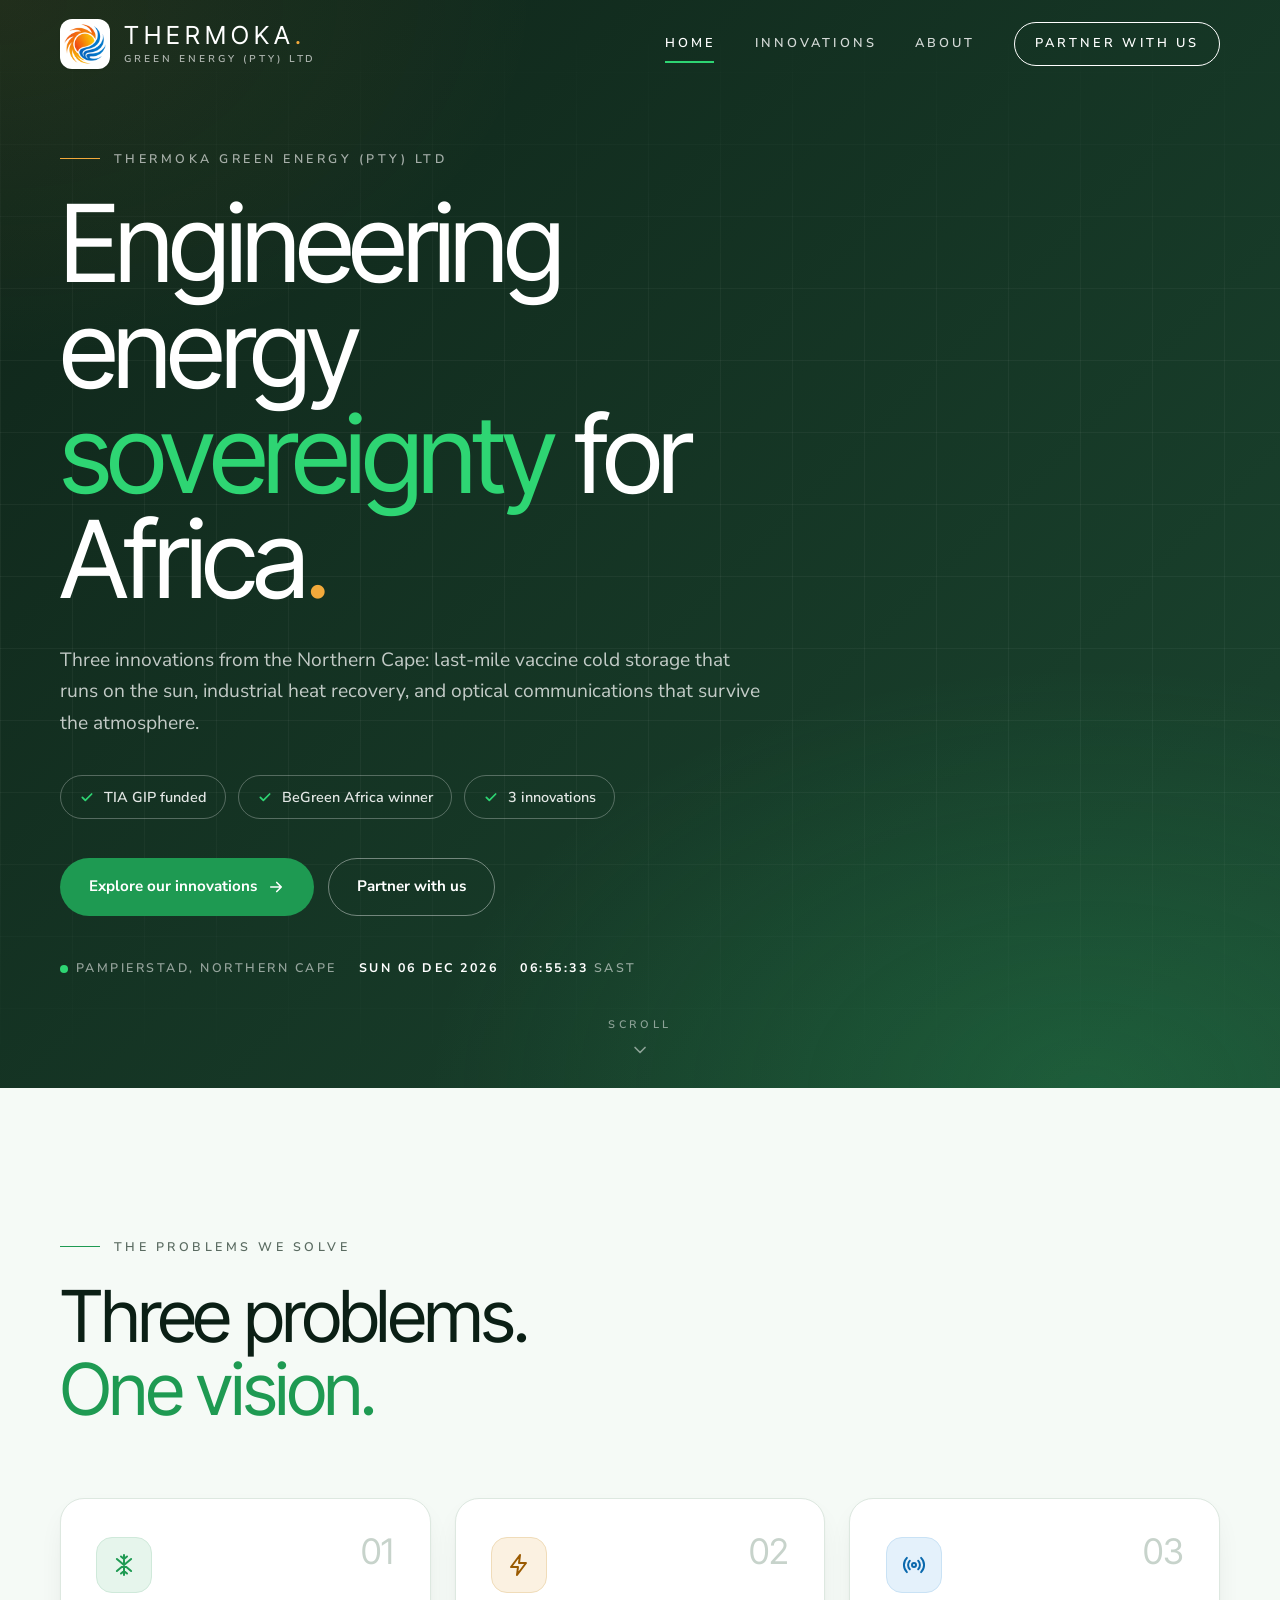
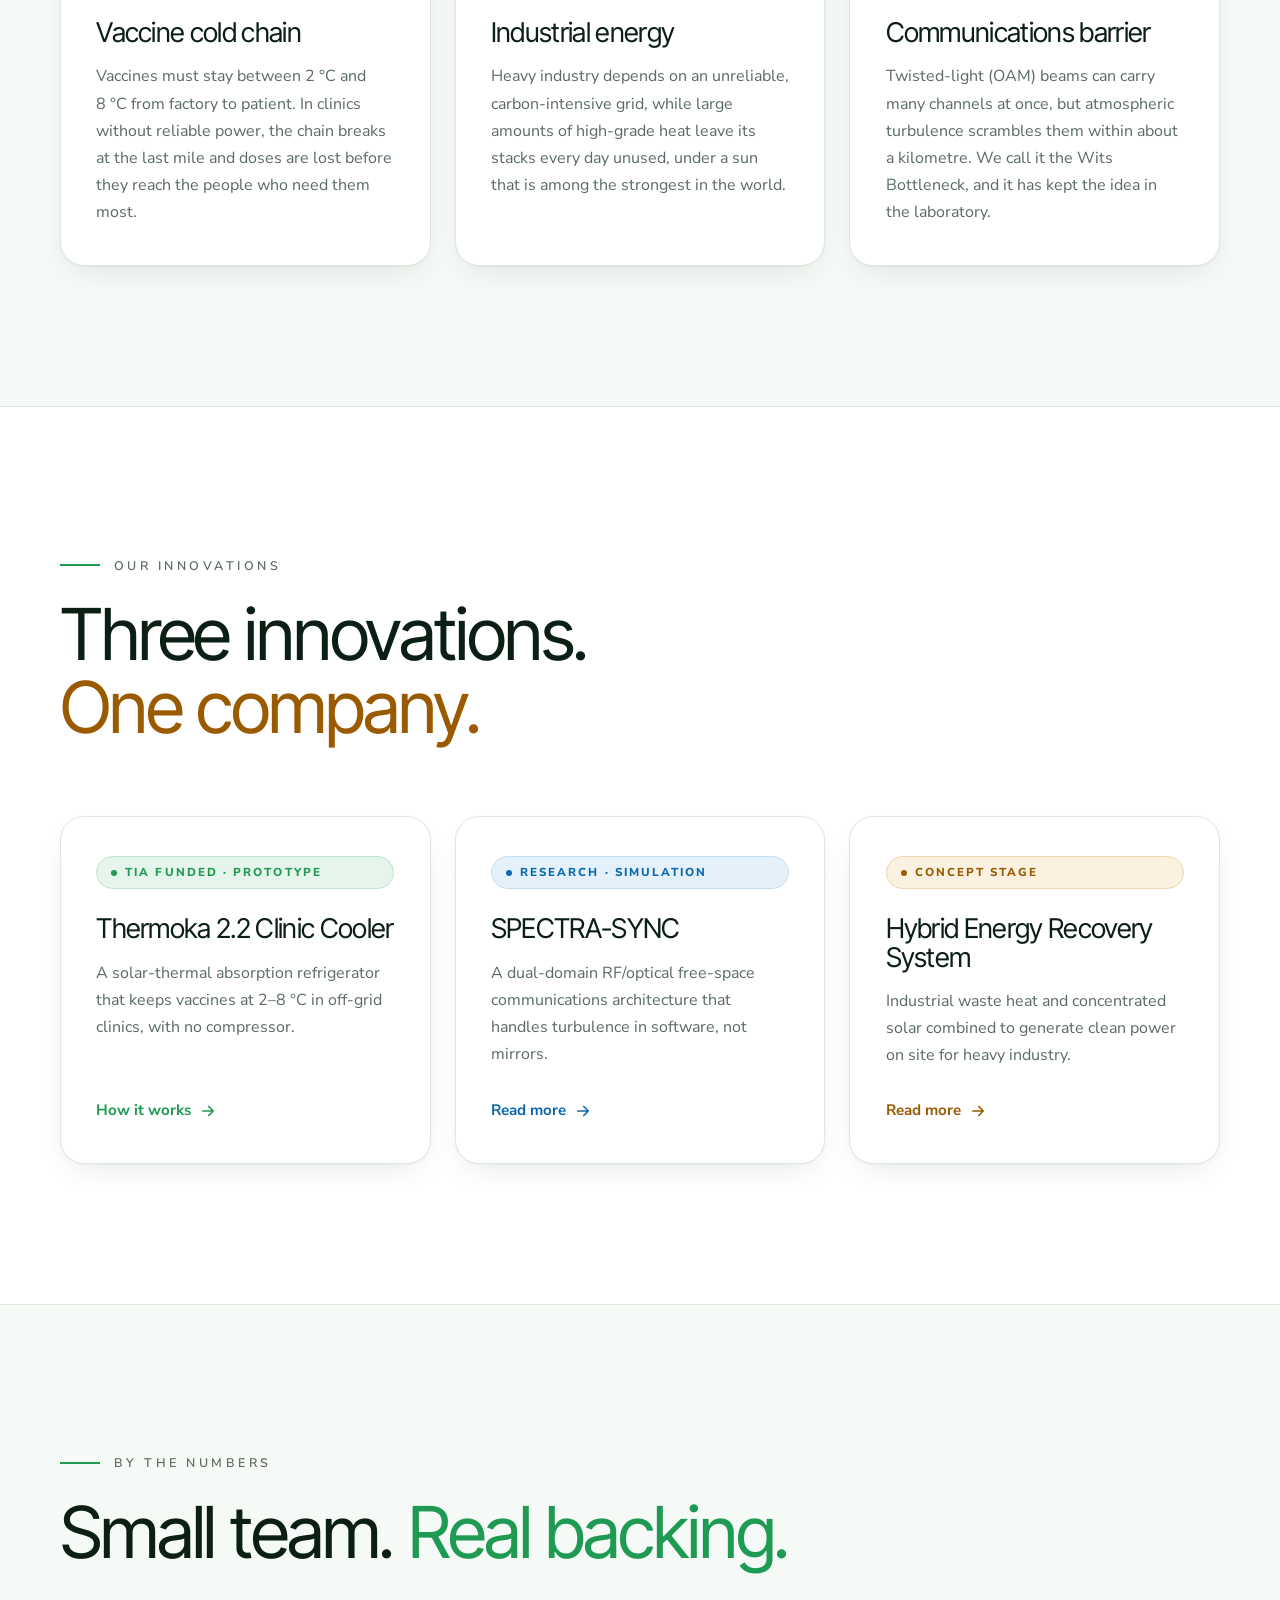
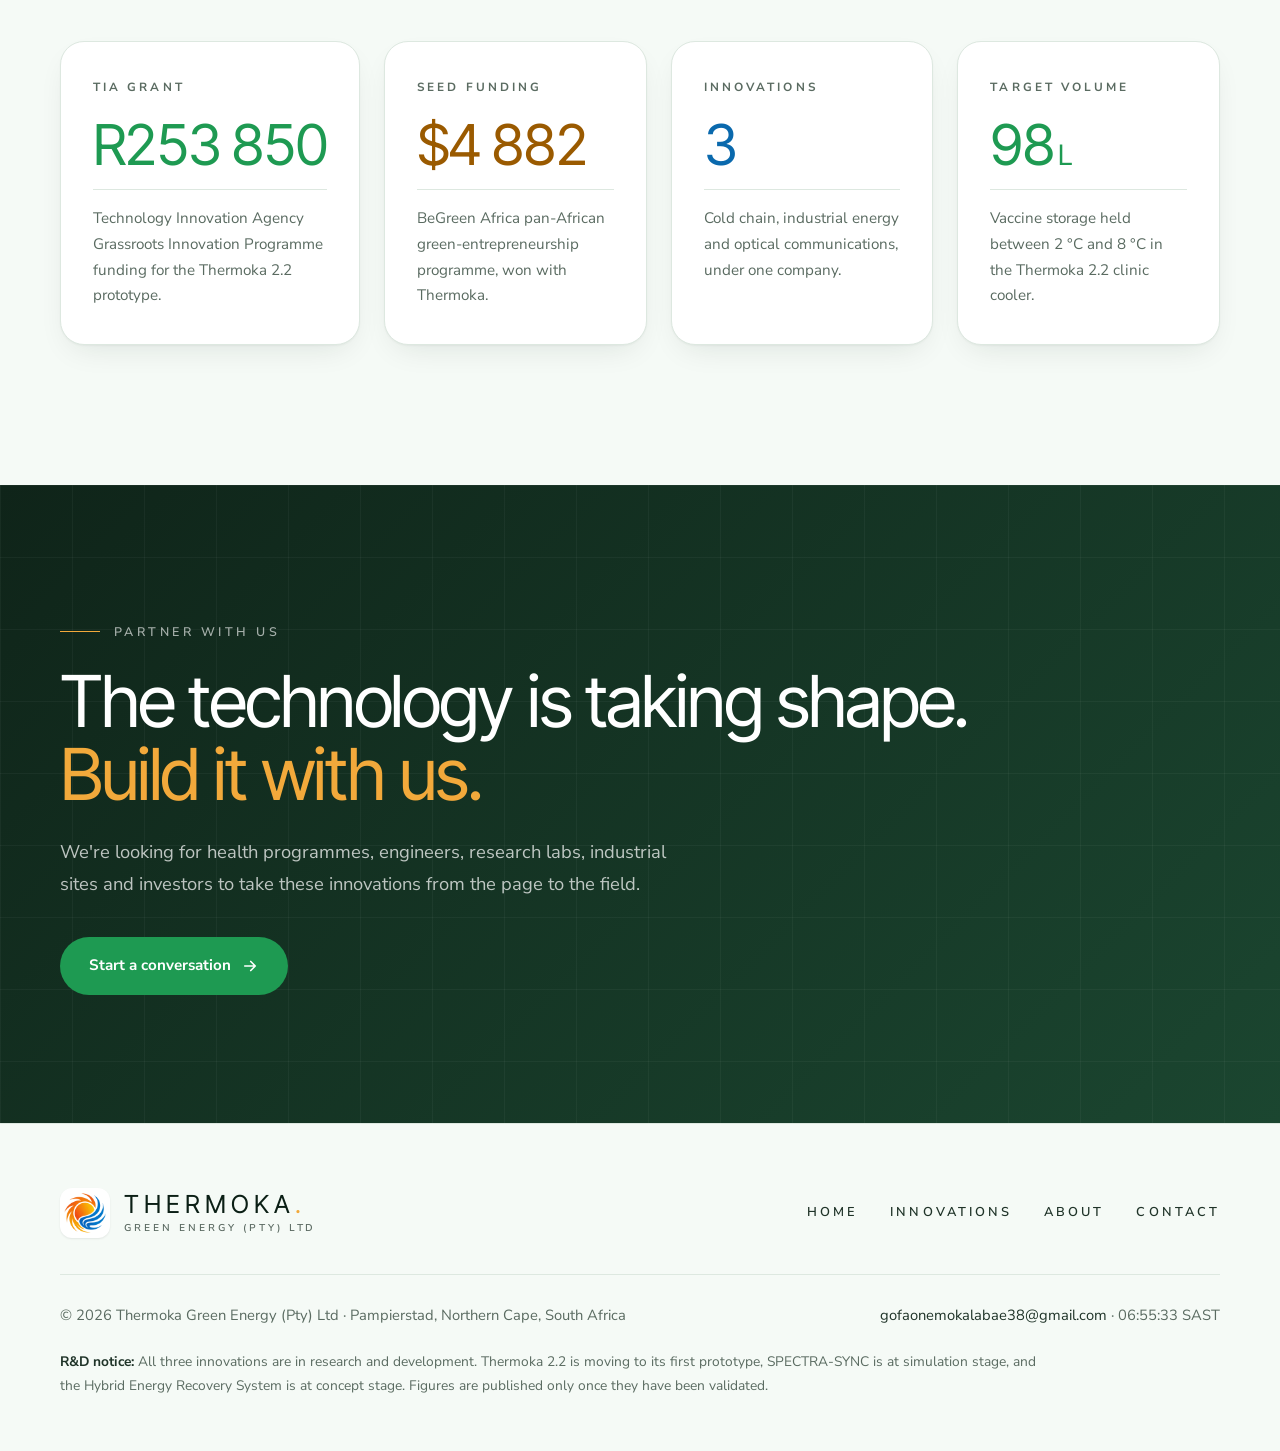
==== index.html @ 3960d6a6 "Redesign in editorial style and expand to all three innovations Adds Innovations page (Thermoka 2.2," ====
<!doctype html>
<html lang="en">
<head>
  <meta charset="utf-8">
  <meta name="viewport" content="width=device-width, initial-scale=1">
  <title>Thermoka Green Energy (Pty) Ltd — Engineering energy sovereignty for Africa</title>
  <meta name="description" content="Thermoka Green Energy (Pty) Ltd is a Northern Cape clean-energy company developing off-grid vaccine cold storage, industrial heat recovery and next-generation optical communications.">
  <meta name="theme-color" content="#0f2419">
  <meta property="og:title" content="Thermoka Green Energy (Pty) Ltd — Engineering energy sovereignty for Africa">
  <meta property="og:description" content="Thermoka Green Energy (Pty) Ltd is a Northern Cape clean-energy company developing off-grid vaccine cold storage, industrial heat recovery and next-generation optical communications.">
  <meta property="og:type" content="website">
  <meta property="og:image" content="https://thermokagreenenergy.co.za/assets/img/logo-full.png">
  <link rel="icon" type="image/png" href="favicon.png">
  <link rel="apple-touch-icon" href="assets/img/apple-touch-icon.png">
  <link rel="preconnect" href="https://fonts.googleapis.com">
  <link rel="preconnect" href="https://fonts.gstatic.com" crossorigin>
  <link href="https://fonts.googleapis.com/css2?family=Inter+Tight:wght@300;400;500&family=Nunito+Sans:opsz,wght@6..12,400;6..12,600;6..12,700;6..12,800&display=swap" rel="stylesheet">
  <link rel="stylesheet" href="assets/css/style.css">
</head>
<body>
  <a class="skip-link" href="#main">Skip to content</a>

  <header class="site-header">
    <div class="container header-inner">
      <a class="brand" href="index.html" aria-label="Thermoka Green Energy (Pty) Ltd — home">
        <span class="brand-mark"><img src="assets/img/mark-128.png" alt="" width="42" height="42"></span>
        <span class="brand-text"><strong>THERMOKA<span class="dot">.</span></strong><small>GREEN ENERGY (PTY) LTD</small></span>
      </a>
      <button class="nav-toggle" type="button" aria-expanded="false" aria-controls="site-nav" aria-label="Open menu">
        <svg viewBox="0 0 24 24" fill="none" stroke="currentColor" stroke-width="2" stroke-linecap="round"><path d="M3 7h18M3 12h18M3 17h18"/></svg>
      </button>
      <nav class="nav" id="site-nav" aria-label="Main">
        <button class="nav-toggle nav-close" type="button" aria-label="Close menu">
          <svg viewBox="0 0 24 24" fill="none" stroke="currentColor" stroke-width="2" stroke-linecap="round"><path d="M5 5l14 14M19 5L5 19"/></svg>
        </button>
        <a href="index.html" aria-current="page">Home</a>
        <a href="innovations.html">Innovations</a>
        <a href="about.html">About</a>
        <a href="contact.html" class="nav-cta">Partner with us</a>
      </nav>
    </div>
  </header>

  <main id="main">
    <section class="hero">
      <div class="container">
        <span class="label on-dark reveal">Thermoka Green Energy (Pty) Ltd</span>
        <h1 class="reveal d1">Engineering energy <span class="accent">sovereignty</span> for Africa<span class="dot">.</span></h1>
        <p class="hero-lead reveal d2">Three innovations from the Northern Cape: last-mile vaccine cold storage that runs on the sun, industrial heat recovery, and optical communications that survive the atmosphere.</p>
        <ul class="chips reveal d2">
          <li><svg viewBox="0 0 24 24" fill="none" stroke="currentColor" stroke-width="2.6" stroke-linecap="round" stroke-linejoin="round" aria-hidden="true"><path d="M5 12.5l4.5 4.5L19 7.5"/></svg>TIA GIP funded</li>
          <li><svg viewBox="0 0 24 24" fill="none" stroke="currentColor" stroke-width="2.6" stroke-linecap="round" stroke-linejoin="round" aria-hidden="true"><path d="M5 12.5l4.5 4.5L19 7.5"/></svg>BeGreen Africa winner</li>
          <li><svg viewBox="0 0 24 24" fill="none" stroke="currentColor" stroke-width="2.6" stroke-linecap="round" stroke-linejoin="round" aria-hidden="true"><path d="M5 12.5l4.5 4.5L19 7.5"/></svg>3 innovations</li>
        </ul>
        <div class="btn-row reveal d3">
          <a class="btn btn-primary" href="innovations.html">Explore our innovations <svg viewBox="0 0 24 24" fill="none" stroke="currentColor" stroke-width="2.2" stroke-linecap="round" stroke-linejoin="round" aria-hidden="true"><path d="M5 12h14M13 6l6 6-6 6"/></svg></a>
          <a class="btn btn-ghost" href="contact.html">Partner with us</a>
        </div>
        <div class="status-line reveal d3" aria-label="Local time in Pampierstad, South Africa">
          <span><span class="live-dot" aria-hidden="true"></span>Pampierstad, Northern Cape</span>
          <span><b data-clock="date">&nbsp;</b></span>
          <span><b data-clock="time">--:--:--</b> SAST</span>
        </div>
      </div>
      <a class="scroll-cue" href="#problems" aria-label="Scroll down">Scroll <svg viewBox="0 0 24 24" fill="none" stroke="currentColor" stroke-width="2" stroke-linecap="round" stroke-linejoin="round" aria-hidden="true"><path d="M6 9l6 6 6-6"/></svg></a>
    </section>

    <section id="problems" class="section" aria-labelledby="problems-title">
      <div class="container">
        <div class="section-head">
          <span class="label reveal">The problems we solve</span>
          <h2 id="problems-title" class="display reveal d1">Three problems.<br><span class="accent-green">One vision.</span></h2>
        </div>
        <div class="grid-3">
          <div class="card reveal">
            <span class="icon-tile"><svg viewBox="0 0 24 24" fill="none" stroke="currentColor" stroke-width="2" stroke-linecap="round" stroke-linejoin="round" aria-hidden="true"><path d="M12 2v20M4.9 6l14.2 12M19.1 6L4.9 18M9 3.5l3 2.5 3-2.5M9 20.5l3-2.5 3 2.5"/></svg></span><span class="card-num">01</span>
            <h3>Vaccine cold chain</h3>
            <p>Vaccines must stay between 2&nbsp;°C and 8&nbsp;°C from factory to patient. In clinics without reliable power, the chain breaks at the last mile and doses are lost before they reach the people who need them most.</p>
          </div>
          <div class="card reveal d1">
            <span class="icon-tile amber"><svg viewBox="0 0 24 24" fill="none" stroke="currentColor" stroke-width="2" stroke-linecap="round" stroke-linejoin="round" aria-hidden="true"><path d="M13 2L4 14h7l-1 8 9-12h-7l1-8z"/></svg></span><span class="card-num">02</span>
            <h3>Industrial energy</h3>
            <p>Heavy industry depends on an unreliable, carbon-intensive grid, while large amounts of high-grade heat leave its stacks every day unused, under a sun that is among the strongest in the world.</p>
          </div>
          <div class="card reveal d2">
            <span class="icon-tile blue"><svg viewBox="0 0 24 24" fill="none" stroke="currentColor" stroke-width="2" stroke-linecap="round" stroke-linejoin="round" aria-hidden="true"><circle cx="12" cy="12" r="2"/><path d="M16.2 7.8a6 6 0 010 8.4M7.8 16.2a6 6 0 010-8.4M19.1 4.9a10 10 0 010 14.2M4.9 19.1a10 10 0 010-14.2"/></svg></span><span class="card-num">03</span>
            <h3>Communications barrier</h3>
            <p>Twisted-light (OAM) beams can carry many channels at once, but atmospheric turbulence scrambles them within about a kilometre. We call it the Wits Bottleneck, and it has kept the idea in the laboratory.</p>
          </div>
        </div>
      </div>
    </section>

    <section class="section section-white" aria-labelledby="innov-title">
      <div class="container">
        <div class="section-head">
          <span class="label reveal">Our innovations</span>
          <h2 id="innov-title" class="display reveal d1">Three innovations.<br><span class="accent-amber">One company.</span></h2>
        </div>
        <div class="grid-3">
          <a class="card reveal" href="innovations.html#thermoka">
            <span class="pill">TIA funded · Prototype</span>
            <h3>Thermoka 2.2 Clinic Cooler</h3>
            <p>A solar-thermal absorption refrigerator that keeps vaccines at 2–8&nbsp;°C in off-grid clinics, with no compressor.</p>
            <span class="more">How it works <svg viewBox="0 0 24 24" fill="none" stroke="currentColor" stroke-width="2.2" stroke-linecap="round" stroke-linejoin="round" aria-hidden="true"><path d="M5 12h14M13 6l6 6-6 6"/></svg></span>
          </a>
          <a class="card blue reveal d1" href="innovations.html#spectra-sync">
            <span class="pill blue">Research · Simulation</span>
            <h3>SPECTRA-SYNC</h3>
            <p>A dual-domain RF/optical free-space communications architecture that handles turbulence in software, not mirrors.</p>
            <span class="more">Read more <svg viewBox="0 0 24 24" fill="none" stroke="currentColor" stroke-width="2.2" stroke-linecap="round" stroke-linejoin="round" aria-hidden="true"><path d="M5 12h14M13 6l6 6-6 6"/></svg></span>
          </a>
          <a class="card amber reveal d2" href="innovations.html#hybrid">
            <span class="pill amber">Concept stage</span>
            <h3>Hybrid Energy Recovery System</h3>
            <p>Industrial waste heat and concentrated solar combined to generate clean power on site for heavy industry.</p>
            <span class="more">Read more <svg viewBox="0 0 24 24" fill="none" stroke="currentColor" stroke-width="2.2" stroke-linecap="round" stroke-linejoin="round" aria-hidden="true"><path d="M5 12h14M13 6l6 6-6 6"/></svg></span>
          </a>
        </div>
      </div>
    </section>

    <section class="section" aria-labelledby="numbers-title">
      <div class="container">
        <div class="section-head">
          <span class="label reveal">By the numbers</span>
          <h2 id="numbers-title" class="display reveal d1">Small team. <span class="accent-green">Real backing.</span></h2>
        </div>
        <div class="numbers-grid">
          <div class="number reveal">
            <div class="k">TIA grant</div>
            <div class="v">R<span data-count="260000">260 000</span></div>
            <p>Technology Innovation Agency Grassroots Innovation Programme funding for the Thermoka 2.2 prototype.</p>
          </div>
          <div class="number amber reveal d1">
            <div class="k">Seed funding</div>
            <div class="v">$<span data-count="5000">5 000</span></div>
            <p>BeGreen Africa pan-African green-entrepreneurship programme, won with Thermoka.</p>
          </div>
          <div class="number blue reveal d2">
            <div class="k">Innovations</div>
            <div class="v"><span data-count="3">3</span></div>
            <p>Cold chain, industrial energy and optical communications, under one company.</p>
          </div>
          <div class="number reveal d3">
            <div class="k">Target volume</div>
            <div class="v"><span data-count="100">100</span><span class="u">L</span></div>
            <p>Vaccine storage held between 2&nbsp;°C and 8&nbsp;°C in the Thermoka 2.2 clinic cooler.</p>
          </div>
        </div>
      </div>
    </section>

    <section class="cta-band" aria-labelledby="cta-title">
      <div class="container">
        <span class="label on-dark reveal">Partner with us</span>
        <h2 id="cta-title" class="display reveal d1">The technology is taking shape.<br><span class="accent">Build it with us.</span></h2>
        <p class="reveal d2">We're looking for health programmes, engineers, research labs, industrial sites and investors to take these innovations from the page to the field.</p>
        <div class="btn-row reveal d3"><a class="btn btn-primary" href="contact.html">Start a conversation <svg viewBox="0 0 24 24" fill="none" stroke="currentColor" stroke-width="2.2" stroke-linecap="round" stroke-linejoin="round" aria-hidden="true"><path d="M5 12h14M13 6l6 6-6 6"/></svg></a></div>
      </div>
    </section>
  </main>

  <footer class="site-footer">
    <div class="container">
      <div class="footer-top">
        <a class="brand" href="index.html" aria-label="Thermoka Green Energy (Pty) Ltd — home">
        <span class="brand-mark"><img src="assets/img/mark-128.png" alt="" width="42" height="42"></span>
        <span class="brand-text"><strong>THERMOKA<span class="dot">.</span></strong><small>GREEN ENERGY (PTY) LTD</small></span>
      </a>
        <nav class="footer-nav" aria-label="Footer">
          <a href="index.html">Home</a>
          <a href="innovations.html">Innovations</a>
          <a href="about.html">About</a>
          <a href="contact.html">Contact</a>
        </nav>
      </div>
      <div class="footer-meta">
        <span>© 2026 Thermoka Green Energy (Pty) Ltd · Pampierstad, Northern Cape, South Africa</span>
        <span><a href="mailto:gofaonemokalabae38@gmail.com">gofaonemokalabae38@gmail.com</a> · <span class="footer-clock" data-clock="time">--:--:--</span> SAST</span>
      </div>
      <p class="rd-notice"><strong>R&amp;D notice:</strong> All three innovations are in research and development. Thermoka 2.2 is moving to its first prototype, SPECTRA-SYNC is at simulation stage, and the Hybrid Energy Recovery System is at concept stage. Figures are published only once they have been validated.</p>
    </div>
  </footer>

  <script src="assets/js/main.js"></script>
</body>
</html>
---- assets/css/style.css ----
/* ==========================================================
   Thermoka Green Energy (Pty) Ltd — site styles
   Editorial look: mint paper, big light headlines,
   letter-spaced labels, soft cards, timeline.
   ========================================================== */

:root {
  --bg: #f5faf6;
  --surface: #ffffff;
  --surface-2: #f3f8f4;
  --ink: #0b1f15;
  --ink-2: #1f3328;
  --muted: #5a6b61;
  --faint: #c7d3cb;
  --line: #dde8e0;

  --green: #1e9a52;        /* text-safe on light */
  --green-bright: #2ed573; /* on dark */
  --green-soft: #e6f5ec;
  --amber: #9a5a00;
  --amber-bright: #f2a93b;
  --amber-soft: #fbf1e1;
  --blue: #0a69ad;
  --blue-bright: #62b8f2;
  --blue-soft: #e4f1fb;

  --hero-1: #0f2419;
  --hero-2: #1b4630;

  --radius: 24px;
  --radius-sm: 16px;
  --shadow: 0 1px 2px rgba(11, 31, 21, .04), 0 12px 32px -12px rgba(11, 31, 21, .12);
  --shadow-lift: 0 2px 4px rgba(11, 31, 21, .05), 0 24px 48px -16px rgba(30, 154, 82, .22);

  --font-display: "Inter Tight", "Helvetica Neue", Arial, sans-serif;
  --font-body: "Nunito Sans", "Segoe UI", Arial, sans-serif;

  --container: 1240px;
  --gutter: clamp(20px, 4vw, 40px);
}

*, *::before, *::after { box-sizing: border-box; }
html { scroll-behavior: smooth; -webkit-text-size-adjust: 100%; }
body {
  margin: 0;
  background: var(--bg);
  color: var(--ink);
  font-family: var(--font-body);
  font-size: 1.0625rem;
  line-height: 1.7;
  -webkit-font-smoothing: antialiased;
  overflow-x: hidden;
}
img { max-width: 100%; height: auto; display: block; }
a { color: inherit; }
h1, h2, h3, h4 {
  font-family: var(--font-display);
  font-weight: 400;
  letter-spacing: -0.025em;
  line-height: 1.05;
  margin: 0;
  color: var(--ink);
}
p { margin: 0 0 1em; }

.container { width: 100%; max-width: var(--container); margin: 0 auto; padding: 0 var(--gutter); }

.skip-link {
  position: absolute; left: -9999px; top: 0;
  background: var(--ink); color: #fff; padding: .75rem 1rem; z-index: 200;
}
.skip-link:focus { left: 1rem; top: 1rem; }

:focus-visible { outline: 2px solid var(--green); outline-offset: 3px; border-radius: 4px; }

/* ---------- Labels ---------- */
.label {
  display: inline-flex; align-items: center; gap: 14px;
  font-family: var(--font-body);
  font-size: .78rem; font-weight: 600;
  letter-spacing: .28em; text-transform: uppercase;
  color: var(--muted);
  margin-bottom: 1.4rem;
}
.label::before { content: ""; width: 40px; height: 1.5px; background: var(--green); flex: none; }
.label.on-dark { color: rgba(255,255,255,.62); }
.label.on-dark::before { background: var(--amber-bright); }

.accent-green { color: var(--green); }
.accent-amber { color: var(--amber); }
.accent-blue { color: var(--blue); }
.dot { color: var(--amber-bright); }

/* ---------- Header ---------- */
.site-header {
  position: fixed; inset: 0 0 auto 0; z-index: 100;
  transition: background .35s ease, box-shadow .35s ease, border-color .35s ease;
  border-bottom: 1px solid transparent;
  color: #fff;
}
.site-header.scrolled {
  background: rgba(245, 250, 246, .92);
  -webkit-backdrop-filter: blur(14px); backdrop-filter: blur(14px);
  border-bottom-color: var(--line);
  color: var(--ink);
}
.header-inner { display: flex; align-items: center; justify-content: space-between; height: 88px; }
.brand { display: flex; align-items: center; gap: 14px; text-decoration: none; color: inherit; }
.brand-mark {
  width: 50px; height: 50px; border-radius: 12px; background: #fff;
  display: grid; place-items: center; flex: none;
  box-shadow: 0 1px 2px rgba(0,0,0,.08);
}
.brand-mark img { width: 42px; height: 42px; }
.brand-text { display: flex; flex-direction: column; line-height: 1; }
.brand-text strong {
  font-family: var(--font-display); font-weight: 400;
  font-size: 1.55rem; letter-spacing: .2em;
}
.brand-text small {
  font-size: .62rem; font-weight: 600; letter-spacing: .3em; margin-top: 7px; opacity: .65;
}

.nav { display: flex; align-items: center; gap: 2.4rem; }
.nav a {
  text-decoration: none; font-size: .8rem; font-weight: 600;
  letter-spacing: .24em; text-transform: uppercase;
  opacity: .82; transition: opacity .2s, color .2s;
  position: relative; padding: 6px 0;
}
.nav a:hover, .nav a[aria-current="page"] { opacity: 1; }
.nav a[aria-current="page"]::after {
  content: ""; position: absolute; left: 0; right: .24em; bottom: -2px; height: 1.5px; background: var(--green-bright);
}
.site-header.scrolled .nav a[aria-current="page"]::after { background: var(--green); }
.nav .nav-cta {
  border: 1.5px solid currentColor; border-radius: 999px; padding: 10px 20px; opacity: 1;
}
.nav .nav-cta:hover { background: var(--green); border-color: var(--green); color: #fff; }
.nav .nav-cta[aria-current="page"]::after { display: none; }

.nav-toggle {
  display: none; background: none; border: 0; color: inherit; cursor: pointer;
  width: 44px; height: 44px; padding: 10px;
}
.nav-toggle svg { width: 24px; height: 24px; }

/* ---------- Buttons ---------- */
.btn {
  display: inline-flex; align-items: center; gap: 10px;
  font-family: var(--font-body); font-weight: 700; font-size: .95rem;
  padding: 15px 28px; border-radius: 999px; text-decoration: none;
  border: 1.5px solid transparent; transition: transform .2s, background .2s, color .2s, border-color .2s;
  cursor: pointer;
}
.btn svg { width: 18px; height: 18px; transition: transform .2s; }
.btn:hover svg { transform: translateX(3px); }
.btn-primary { background: var(--green); color: #fff; }
.btn-primary:hover { background: #17864a; }
.btn-ghost { border-color: rgba(255,255,255,.4); color: #fff; }
.btn-ghost:hover { border-color: #fff; background: rgba(255,255,255,.08); }
.btn-dark { background: var(--ink); color: #fff; }
.btn-dark:hover { background: var(--ink-2); }
.btn-row { display: flex; flex-wrap: wrap; gap: 14px; margin-top: 2.4rem; }

/* ---------- Hero ---------- */
.hero {
  position: relative; overflow: hidden;
  min-height: 100vh; min-height: 100svh;
  display: flex; align-items: center;
  padding: 140px 0 110px;
  background:
    radial-gradient(1100px 700px at 85% 100%, rgba(46, 213, 115, .18), transparent 60%),
    radial-gradient(900px 600px at 0% 0%, rgba(242, 169, 59, .08), transparent 60%),
    linear-gradient(135deg, var(--hero-1) 0%, var(--hero-2) 100%);
  color: #fff;
}
.hero::before {
  /* fine engineering grid */
  content: ""; position: absolute; inset: 0; pointer-events: none;
  background-image:
    linear-gradient(rgba(255,255,255,.045) 1px, transparent 1px),
    linear-gradient(90deg, rgba(255,255,255,.045) 1px, transparent 1px);
  background-size: 72px 72px;
  -webkit-mask-image: linear-gradient(180deg, transparent, #000 30%, #000 70%, transparent);
          mask-image: linear-gradient(180deg, transparent, #000 30%, #000 70%, transparent);
}
.hero .container { position: relative; }
.hero h1 {
  color: #fff;
  font-size: clamp(3rem, 8.4vw, 7.6rem);
  line-height: .98; letter-spacing: -0.035em;
  max-width: 13ch;
}
.hero h1 .accent { color: var(--green-bright); }
.hero-lead {
  max-width: 44rem; margin-top: 2rem;
  font-size: clamp(1.08rem, 1.5vw, 1.3rem); line-height: 1.65;
  color: rgba(255,255,255,.74);
}
.hero-page { min-height: 72vh; padding: 150px 0 90px; }
.hero-page h1 { font-size: clamp(2.8rem, 7vw, 6.2rem); max-width: 16ch; }

.chips { display: flex; flex-wrap: wrap; gap: 12px; margin-top: 2.2rem; padding: 0; list-style: none; }
.chips li {
  display: inline-flex; align-items: center; gap: 9px;
  border: 1.5px solid rgba(255,255,255,.28); border-radius: 999px;
  padding: 9px 18px; font-size: .9rem; font-weight: 600; color: rgba(255,255,255,.88);
}
.chips svg { width: 16px; height: 16px; color: var(--green-bright); }

.status-line {
  display: flex; flex-wrap: wrap; gap: 8px 22px; align-items: center;
  margin-top: 2.6rem; font-size: .78rem; letter-spacing: .2em; text-transform: uppercase;
  color: rgba(255,255,255,.55); font-weight: 600;
}
.status-line b { color: #fff; font-weight: 700; font-variant-numeric: tabular-nums; }
.live-dot {
  width: 8px; height: 8px; border-radius: 50%; background: var(--green-bright);
  display: inline-block; margin-right: 8px; vertical-align: middle;
  box-shadow: 0 0 0 0 rgba(46,213,115,.6); animation: pulse 2s infinite;
}
@keyframes pulse {
  0% { box-shadow: 0 0 0 0 rgba(46,213,115,.55); }
  70% { box-shadow: 0 0 0 10px rgba(46,213,115,0); }
  100% { box-shadow: 0 0 0 0 rgba(46,213,115,0); }
}

.scroll-cue {
  position: absolute; left: 50%; bottom: 28px; transform: translateX(-50%);
  display: flex; flex-direction: column; align-items: center; gap: 6px;
  color: rgba(255,255,255,.5); text-decoration: none;
  font-size: .68rem; letter-spacing: .32em; text-transform: uppercase; font-weight: 600;
}
.scroll-cue svg { width: 20px; height: 20px; animation: bob 2.2s ease-in-out infinite; }
@keyframes bob { 0%,100% { transform: translateY(0); } 50% { transform: translateY(6px); } }

/* ---------- Sections ---------- */
.section { padding: clamp(80px, 11vw, 140px) 0; }
.section + .section { border-top: 1px solid var(--line); }
.section-white { background: var(--surface); }
.section-head { max-width: 60rem; margin-bottom: clamp(48px, 6vw, 72px); }
.display {
  font-size: clamp(2.5rem, 5.6vw, 4.6rem);
  line-height: 1.02; letter-spacing: -0.03em;
}
.section-intro { font-size: 1.15rem; color: var(--muted); max-width: 44rem; margin-top: 1.6rem; }

/* ---------- Card grid ---------- */
.grid-3 { display: grid; grid-template-columns: repeat(3, 1fr); gap: 24px; }
.grid-2 { display: grid; grid-template-columns: repeat(2, 1fr); gap: 24px; }

.card {
  position: relative;
  background: var(--surface); border: 1px solid var(--line);
  border-radius: var(--radius); padding: 2.4rem 2.2rem;
  box-shadow: var(--shadow);
  transition: transform .3s ease, box-shadow .3s ease, border-color .3s ease;
}
.card:hover { transform: translateY(-4px); box-shadow: var(--shadow-lift); border-color: #c6e6d3; }
.card h3 { font-size: 1.7rem; margin: 1.6rem 0 1rem; }
.card p { color: var(--muted); font-size: 1rem; margin: 0; }
.card-num {
  position: absolute; top: 2.2rem; right: 2.2rem;
  font-family: var(--font-display); font-size: 2.2rem; color: var(--faint); line-height: 1;
}
.icon-tile {
  width: 56px; height: 56px; border-radius: 16px;
  display: grid; place-items: center;
  background: var(--green-soft); color: var(--green);
  border: 1px solid #cfe9da;
}
.icon-tile svg { width: 24px; height: 24px; }
.icon-tile.amber { background: var(--amber-soft); color: var(--amber); border-color: #f0dcb9; }
.icon-tile.blue { background: var(--blue-soft); color: var(--blue); border-color: #c9e2f5; }

/* Linked overview cards */
a.card { text-decoration: none; display: flex; flex-direction: column; }
a.card .more {
  margin-top: auto; padding-top: 1.8rem;
  display: inline-flex; align-items: center; gap: 8px;
  font-weight: 700; font-size: .95rem; color: var(--green);
}
a.card .more svg { width: 18px; height: 18px; transition: transform .2s; }
a.card:hover .more svg { transform: translateX(4px); }
a.card.amber .more { color: var(--amber); }
a.card.blue .more { color: var(--blue); }

/* ---------- Status pills ---------- */
.pill {
  display: inline-flex; align-items: center; gap: 8px;
  border-radius: 999px; padding: 6px 14px;
  font-size: .72rem; font-weight: 800; letter-spacing: .18em; text-transform: uppercase;
  background: var(--green-soft); color: var(--green); border: 1px solid #bfe3cd;
}
.pill::before { content: ""; width: 6px; height: 6px; border-radius: 50%; background: currentColor; }
.pill.amber { background: var(--amber-soft); color: var(--amber); border-color: #eed6ad; }
.pill.blue { background: var(--blue-soft); color: var(--blue); border-color: #c3def3; }

/* ---------- Innovation detail ---------- */
.innovation {
  position: relative; overflow: hidden;
  background: var(--surface); border: 1px solid var(--line);
  border-radius: 28px; box-shadow: var(--shadow);
  padding: clamp(28px, 4.5vw, 56px);
  display: grid; grid-template-columns: 1.25fr 1fr; gap: clamp(28px, 5vw, 64px);
  scroll-margin-top: 110px;
}
.innovation + .innovation { margin-top: 32px; }
.innovation::before { content: ""; position: absolute; inset: 0 0 auto 0; height: 5px; background: var(--green); }
.innovation.amber::before { background: var(--amber-bright); }
.innovation.blue::before { background: linear-gradient(90deg, var(--blue), var(--green-bright)); }
.innovation-top { display: flex; align-items: center; gap: 16px; flex-wrap: wrap; }
.innovation-top .n { font-family: var(--font-display); font-size: 2rem; color: var(--faint); line-height: 1; }
.innovation h2 { font-size: clamp(2rem, 3.6vw, 3.1rem); margin: 1.4rem 0 1.4rem; line-height: 1.08; }
.innovation .sub { font-size: .8rem; font-weight: 700; letter-spacing: .2em; text-transform: uppercase; color: var(--muted); margin: -0.6rem 0 1.4rem; }
.innovation p { color: var(--muted); font-size: 1.05rem; }
.innovation .note {
  margin-top: 1.4rem; padding: 14px 18px; border-radius: 14px;
  background: var(--surface-2); border: 1px dashed var(--faint);
  font-size: .92rem; color: var(--muted);
}

.specs {
  align-self: start;
  background: var(--surface-2); border: 1px solid var(--line);
  border-radius: 20px; padding: 28px 30px 12px;
}
.specs h3 {
  font-family: var(--font-body); font-size: .74rem; font-weight: 700;
  letter-spacing: .28em; text-transform: uppercase; color: var(--muted); margin-bottom: .6rem;
}
.specs dl { margin: 0; }
.specs div {
  display: flex; justify-content: space-between; align-items: baseline; gap: 20px;
  padding: 14px 0; border-bottom: 1px solid var(--line);
}
.specs div:last-child { border-bottom: 0; }
.specs dt {
  font-size: .78rem; font-weight: 600; letter-spacing: .14em; text-transform: uppercase; color: var(--muted);
}
.specs dd { margin: 0; font-weight: 700; text-align: right; color: var(--ink); font-size: .98rem; }

/* Energy flow (Thermoka) */
.flow {
  grid-column: 1 / -1;
  display: grid; grid-template-columns: repeat(6, 1fr); gap: 0;
  border-top: 1px solid var(--line); padding-top: clamp(24px, 3vw, 36px);
  list-style: none; margin: 0;
}
.flow li { position: relative; padding: 0 14px 0 0; }
.flow li::after {
  content: ""; position: absolute; top: 21px; left: 50px; right: 10px; height: 2px;
  background: repeating-linear-gradient(90deg, var(--green) 0 8px, transparent 8px 14px);
  background-size: 28px 2px;
  animation: dash 1.2s linear infinite;
}
.flow li:last-child::after { display: none; }
@keyframes dash { to { background-position: 28px 0; } }
.flow .step {
  width: 44px; height: 44px; border-radius: 12px; display: grid; place-items: center;
  font-family: var(--font-display); font-weight: 500; font-size: 1rem;
  background: var(--green-soft); color: var(--green); border: 1px solid #bfe3cd;
  position: relative; z-index: 1;
}
.flow li:nth-child(1) .step, .flow li:nth-child(2) .step, .flow li:nth-child(3) .step {
  background: var(--amber-soft); color: var(--amber); border-color: #eed6ad;
}
.flow li:nth-child(5) .step, .flow li:nth-child(6) .step {
  background: var(--blue-soft); color: var(--blue); border-color: #c3def3;
}
.flow strong { display: block; margin-top: 14px; font-family: var(--font-display); font-weight: 500; font-size: 1.05rem; line-height: 1.25; }
.flow span { display: block; margin-top: 4px; font-size: .88rem; color: var(--muted); line-height: 1.45; }

/* ---------- Numbers ---------- */
.numbers-grid { display: grid; grid-template-columns: repeat(4, 1fr); gap: 24px; }
.number {
  background: var(--surface); border: 1px solid var(--line); border-radius: var(--radius);
  padding: 2.2rem 2rem; box-shadow: var(--shadow);
}
.number .k {
  font-size: .74rem; font-weight: 700; letter-spacing: .26em; text-transform: uppercase; color: var(--muted);
}
.number .v {
  font-family: var(--font-display); font-weight: 400;
  font-size: clamp(2.6rem, 4.4vw, 3.8rem); letter-spacing: -0.035em; line-height: 1;
  margin: 1.2rem 0 1rem; color: var(--green); font-variant-numeric: tabular-nums;
  white-space: nowrap;
}
.number .v .u { font-size: .5em; margin-left: 4px; letter-spacing: 0; }
.number.amber .v { color: var(--amber); }
.number.blue .v { color: var(--blue); }
.number p { color: var(--muted); font-size: .95rem; margin: 0; padding-top: 1rem; border-top: 1px solid var(--line); }

/* ---------- Timeline ---------- */
.timeline { position: relative; list-style: none; margin: 0; padding: 0; }
.timeline::before {
  content: ""; position: absolute; top: 8px; bottom: 8px; left: 50%; width: 1.5px;
  background: linear-gradient(180deg, var(--green), #9ccfb1 70%, var(--faint));
  transform: translateX(-50%);
}
.timeline li {
  position: relative; width: 50%; padding: 0 64px 64px 0; text-align: right;
}
.timeline li:nth-child(even) { margin-left: 50%; padding: 0 0 64px 64px; text-align: left; }
.timeline li:last-child { padding-bottom: 0; }
.timeline li::before {
  content: ""; position: absolute; top: 6px; right: -9px;
  width: 18px; height: 18px; border-radius: 50%;
  background: var(--green); box-shadow: 0 0 0 6px var(--green-soft);
}
.timeline li:nth-child(even)::before { right: auto; left: -9px; }
.timeline li.upcoming::before { background: var(--surface); border: 2px solid var(--faint); box-shadow: 0 0 0 6px var(--bg); }
.timeline .when {
  font-family: var(--font-display); font-size: 1.15rem; color: var(--amber); letter-spacing: .02em;
}
.timeline h3 { font-size: 1.7rem; margin: .4rem 0 .7rem; }
.timeline p { color: var(--muted); margin: 0 0 0 auto; max-width: 30rem; font-size: 1rem; }
.timeline li:nth-child(even) p { margin: 0; }

/* ---------- Founder ---------- */
.founder { display: grid; grid-template-columns: 1fr 1.35fr; gap: clamp(32px, 6vw, 80px); align-items: start; }
.founder-card {
  background: var(--surface); border: 1px solid var(--line); border-radius: var(--radius);
  padding: 2.6rem; box-shadow: var(--shadow);
}
.founder-card .k { font-size: .74rem; font-weight: 700; letter-spacing: .28em; text-transform: uppercase; color: var(--muted); }
.founder-card h3 { font-size: clamp(2.2rem, 3.6vw, 3rem); margin: 1.4rem 0 1.4rem; line-height: 1.08; }
.founder-card .rule { width: 60px; height: 2px; background: var(--amber); margin-bottom: 1.4rem; }
.founder-card .role { color: var(--ink-2); margin: 0; }
.tags { display: flex; flex-wrap: wrap; gap: 10px; margin: 1.6rem 0 0; padding: 0; list-style: none; }
.tags li {
  background: var(--surface-2); border: 1px solid var(--line); border-radius: 999px;
  padding: 7px 15px; font-size: .88rem; font-weight: 600; color: var(--ink-2);
}
.founder-bio .quote {
  font-family: var(--font-display); font-weight: 400;
  font-size: clamp(1.9rem, 3.6vw, 3.1rem); line-height: 1.18; letter-spacing: -0.025em;
  color: var(--green); margin: 0 0 2rem;
}
.founder-bio p { color: var(--muted); font-size: 1.08rem; }

.principles { margin-top: clamp(56px, 7vw, 88px); }
.principle {
  background: var(--surface-2); border: 1px solid var(--line); border-radius: 20px; padding: 2rem;
}
.principle h3 { font-size: 1.4rem; color: var(--amber); margin-bottom: .8rem; }
.principle p { color: var(--muted); font-size: .98rem; margin: 0; }

/* ---------- Facts band ---------- */
.facts {
  border-radius: 28px; padding: clamp(28px, 4vw, 48px);
  background: linear-gradient(120deg, #6f887a 0%, #9fb7a8 100%);
  display: grid; grid-template-columns: repeat(5, 1fr); gap: 28px;
  color: #0b1f15;
}
.facts .k { font-size: .7rem; font-weight: 700; letter-spacing: .26em; text-transform: uppercase; color: rgba(11,31,21,.62); }
.facts .v { font-weight: 700; margin-top: .5rem; line-height: 1.35; font-size: 1.02rem; }

/* ---------- Partner / contact cards ---------- */
.partner {
  background: var(--surface); border: 1px solid var(--line); border-radius: var(--radius);
  padding: 2.4rem; box-shadow: var(--shadow); text-decoration: none; color: inherit;
  display: flex; flex-direction: column; position: relative;
  transition: transform .3s ease, box-shadow .3s ease, border-color .3s ease;
}
.partner:hover { transform: translateY(-4px); box-shadow: var(--shadow-lift); border-color: #bfe3cd; }
.partner .arrow { position: absolute; top: 2.2rem; right: 2.2rem; width: 22px; height: 22px; color: var(--ink-2); transition: transform .25s; }
.partner:hover .arrow { transform: translate(3px, -3px); color: var(--green); }
.partner h3 { font-size: 1.75rem; margin: 0 2.5rem 1rem 0; }
.partner p { color: var(--muted); font-size: 1rem; }
.partner .target { margin-top: auto; padding-top: 1.4rem; border-top: 1px solid var(--line); }
.partner .target .k { font-size: .7rem; font-weight: 700; letter-spacing: .26em; text-transform: uppercase; color: var(--muted); }
.partner .target .v { margin: .3rem 0 0; color: var(--ink-2); }
.partner .cta { margin-top: 1.4rem; font-weight: 700; color: var(--green); }

.contact-details {
  margin-top: 48px;
  background: var(--surface); border: 1px solid var(--line); border-radius: var(--radius);
  padding: clamp(28px, 4vw, 44px); box-shadow: var(--shadow);
  display: grid; grid-template-columns: repeat(4, 1fr); gap: 28px;
}
.contact-details .k { font-size: .7rem; font-weight: 700; letter-spacing: .26em; text-transform: uppercase; color: var(--muted); }
.contact-details .v { font-weight: 700; margin-top: .5rem; line-height: 1.4; word-break: break-word; }
.contact-details a { color: var(--green); text-decoration: none; }
.contact-details a:hover { text-decoration: underline; }

/* ---------- CTA band ---------- */
.cta-band {
  position: relative; overflow: hidden;
  background: linear-gradient(135deg, var(--hero-1), var(--hero-2));
  color: #fff; padding: clamp(80px, 10vw, 130px) 0;
}
.cta-band::before {
  content: ""; position: absolute; inset: 0; pointer-events: none;
  background-image:
    linear-gradient(rgba(255,255,255,.04) 1px, transparent 1px),
    linear-gradient(90deg, rgba(255,255,255,.04) 1px, transparent 1px);
  background-size: 72px 72px;
}
.cta-band .container { position: relative; }
.cta-band h2 { color: #fff; }
.cta-band .display .accent { color: var(--amber-bright); }
.cta-band p { color: rgba(255,255,255,.72); font-size: 1.15rem; max-width: 40rem; margin-top: 1.6rem; }

/* ---------- Footer ---------- */
.site-footer { background: var(--bg); border-top: 1px solid var(--line); padding: 64px 0 40px; }
.footer-top { display: flex; align-items: center; justify-content: space-between; gap: 32px; flex-wrap: wrap; padding-bottom: 36px; border-bottom: 1px solid var(--line); }
.site-footer .brand { color: var(--ink); }
.footer-nav { display: flex; flex-wrap: wrap; gap: 12px 32px; }
.footer-nav a {
  text-decoration: none; font-size: .8rem; font-weight: 600; letter-spacing: .24em; text-transform: uppercase; color: var(--ink-2);
}
.footer-nav a:hover { color: var(--green); }
.footer-meta { display: flex; justify-content: space-between; gap: 24px; flex-wrap: wrap; padding-top: 28px; font-size: .92rem; color: var(--muted); }
.footer-meta a { color: var(--ink-2); text-decoration: none; }
.footer-meta a:hover { color: var(--green); }
.footer-clock { font-variant-numeric: tabular-nums; }
.rd-notice { margin-top: 22px; font-size: .86rem; color: var(--muted); max-width: 62rem; }
.rd-notice strong { color: var(--ink-2); }

/* ---------- 404 ---------- */
.not-found .code {
  font-family: var(--font-display); font-size: clamp(6rem, 18vw, 12rem); line-height: .9;
  color: var(--green-bright); letter-spacing: -0.05em;
}

/* ---------- Reveal animations ---------- */
.js .reveal { opacity: 0; transform: translateY(28px); transition: opacity .9s cubic-bezier(.2,.7,.2,1), transform .9s cubic-bezier(.2,.7,.2,1); }
.js .reveal.in-view { opacity: 1; transform: none; }
.js .reveal.d1 { transition-delay: .1s; }
.js .reveal.d2 { transition-delay: .2s; }
.js .reveal.d3 { transition-delay: .3s; }

/* ---------- Responsive ---------- */
@media (max-width: 1080px) {
  .numbers-grid { grid-template-columns: repeat(2, 1fr); }
  .facts { grid-template-columns: repeat(3, 1fr); }
  .contact-details { grid-template-columns: repeat(2, 1fr); }
  .flow { grid-template-columns: repeat(3, 1fr); row-gap: 32px; }
  .flow li:nth-child(3)::after { display: none; }
}

@media (max-width: 960px) {
  .nav-toggle { display: inline-grid; place-items: center; }
  .nav {
    position: fixed; inset: 0; z-index: 150;
    flex-direction: column; align-items: flex-start; justify-content: center; gap: 1.6rem;
    padding: 100px var(--gutter) 40px;
    background: linear-gradient(135deg, var(--hero-1), var(--hero-2)); color: #fff;
    transform: translateX(100%); transition: transform .4s cubic-bezier(.2,.7,.2,1);
    visibility: hidden;
  }
  .nav.open { transform: none; visibility: visible; }
  .nav a { font-family: var(--font-display); font-size: 2.2rem; letter-spacing: -0.01em; text-transform: none; font-weight: 400; }
  .nav a[aria-current="page"]::after { background: var(--green-bright); }
  .nav .nav-cta { font-size: 1.1rem; font-family: var(--font-body); font-weight: 700; letter-spacing: .1em; text-transform: uppercase; margin-top: 1rem; }
  .nav-close { position: absolute; top: 22px; right: var(--gutter); }
  .site-header.scrolled .nav a[aria-current="page"]::after { background: var(--green-bright); }

  .grid-3 { grid-template-columns: 1fr 1fr; }
  .innovation { grid-template-columns: 1fr; }
  .founder { grid-template-columns: 1fr; }
}

@media (min-width: 961px) { .nav-close { display: none; } }

@media (max-width: 720px) {
  body { font-size: 1rem; }
  .header-inner { height: 74px; }
  .brand-mark { width: 44px; height: 44px; border-radius: 10px; }
  .brand-mark img { width: 36px; height: 36px; }
  .brand-text strong { font-size: 1.25rem; letter-spacing: .16em; }
  .brand-text small { font-size: .55rem; letter-spacing: .22em; }

  .hero { padding: 120px 0 100px; }
  .hero-page { min-height: 0; padding: 130px 0 72px; }
  .chips li { font-size: .84rem; padding: 8px 14px; }

  .grid-3, .grid-2, .numbers-grid { grid-template-columns: 1fr; }
  .facts, .contact-details { grid-template-columns: 1fr 1fr; }
  .card, .partner { padding: 2rem 1.6rem; }
  .card-num { top: 2rem; right: 1.6rem; }
  .partner .arrow { top: 2rem; right: 1.6rem; }

  .specs { padding: 22px 20px 8px; }
  .specs div { flex-direction: column; align-items: flex-start; gap: 4px; }
  .specs dd { text-align: left; }

  .flow { grid-template-columns: 1fr; row-gap: 22px; }
  .flow li { display: grid; grid-template-columns: 44px 1fr; column-gap: 16px; padding: 0; }
  .flow li::after { display: block !important; top: 50px; bottom: -18px; left: 21px; right: auto; width: 2px; height: auto;
    background: repeating-linear-gradient(180deg, var(--green) 0 6px, transparent 6px 11px); animation: none; }
  .flow li:last-child::after { display: none !important; }
  .flow .step { grid-row: span 2; }
  .flow strong { margin-top: 0; }

  .timeline::before { left: 9px; }
  .timeline li, .timeline li:nth-child(even) { width: 100%; margin-left: 0; padding: 0 0 48px 44px; text-align: left; }
  .timeline li::before, .timeline li:nth-child(even)::before { left: 0; right: auto; }
  .timeline p, .timeline li:nth-child(even) p { margin: 0; }

  .footer-top { flex-direction: column; align-items: flex-start; }
}

@media (max-width: 420px) {
  .facts, .contact-details { grid-template-columns: 1fr; }
}

@media (prefers-reduced-motion: reduce) {
  html { scroll-behavior: auto; }
  *, *::before, *::after { animation: none !important; transition: none !important; }
  .js .reveal { opacity: 1; transform: none; }
}
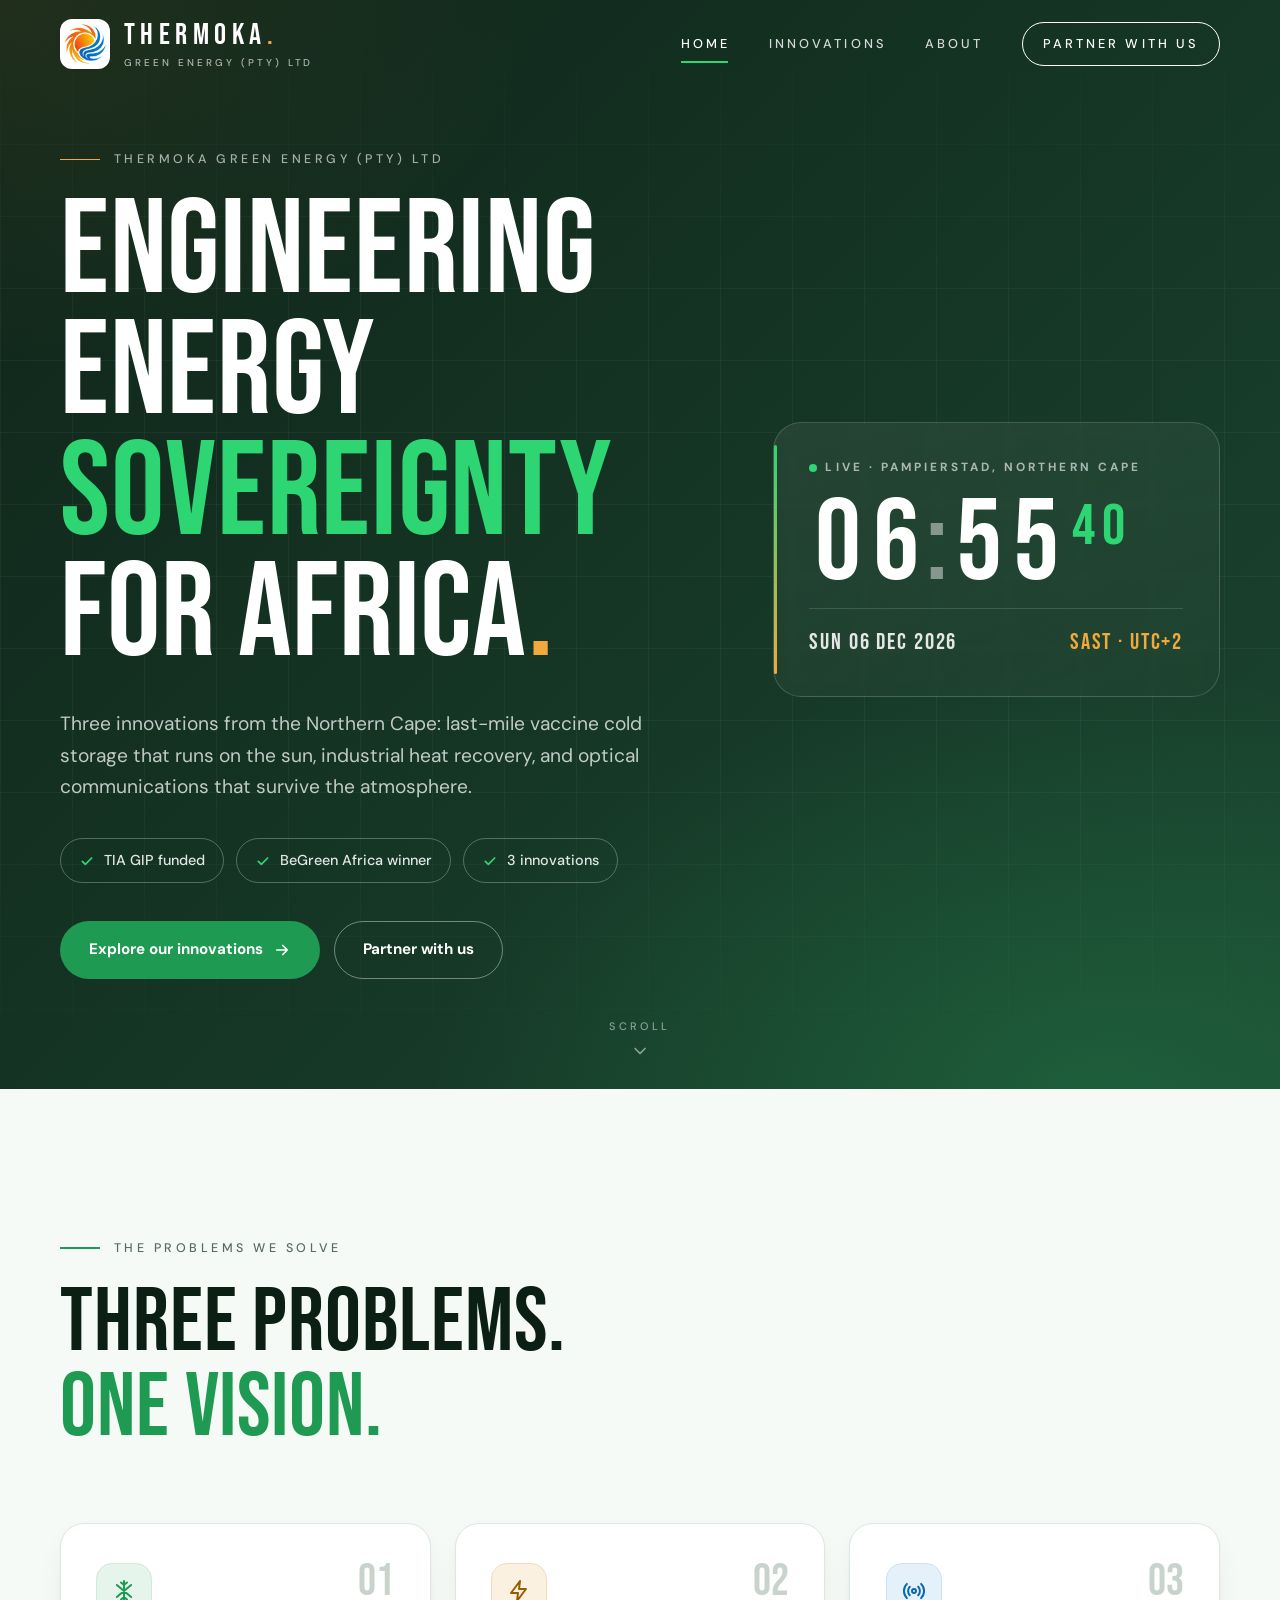
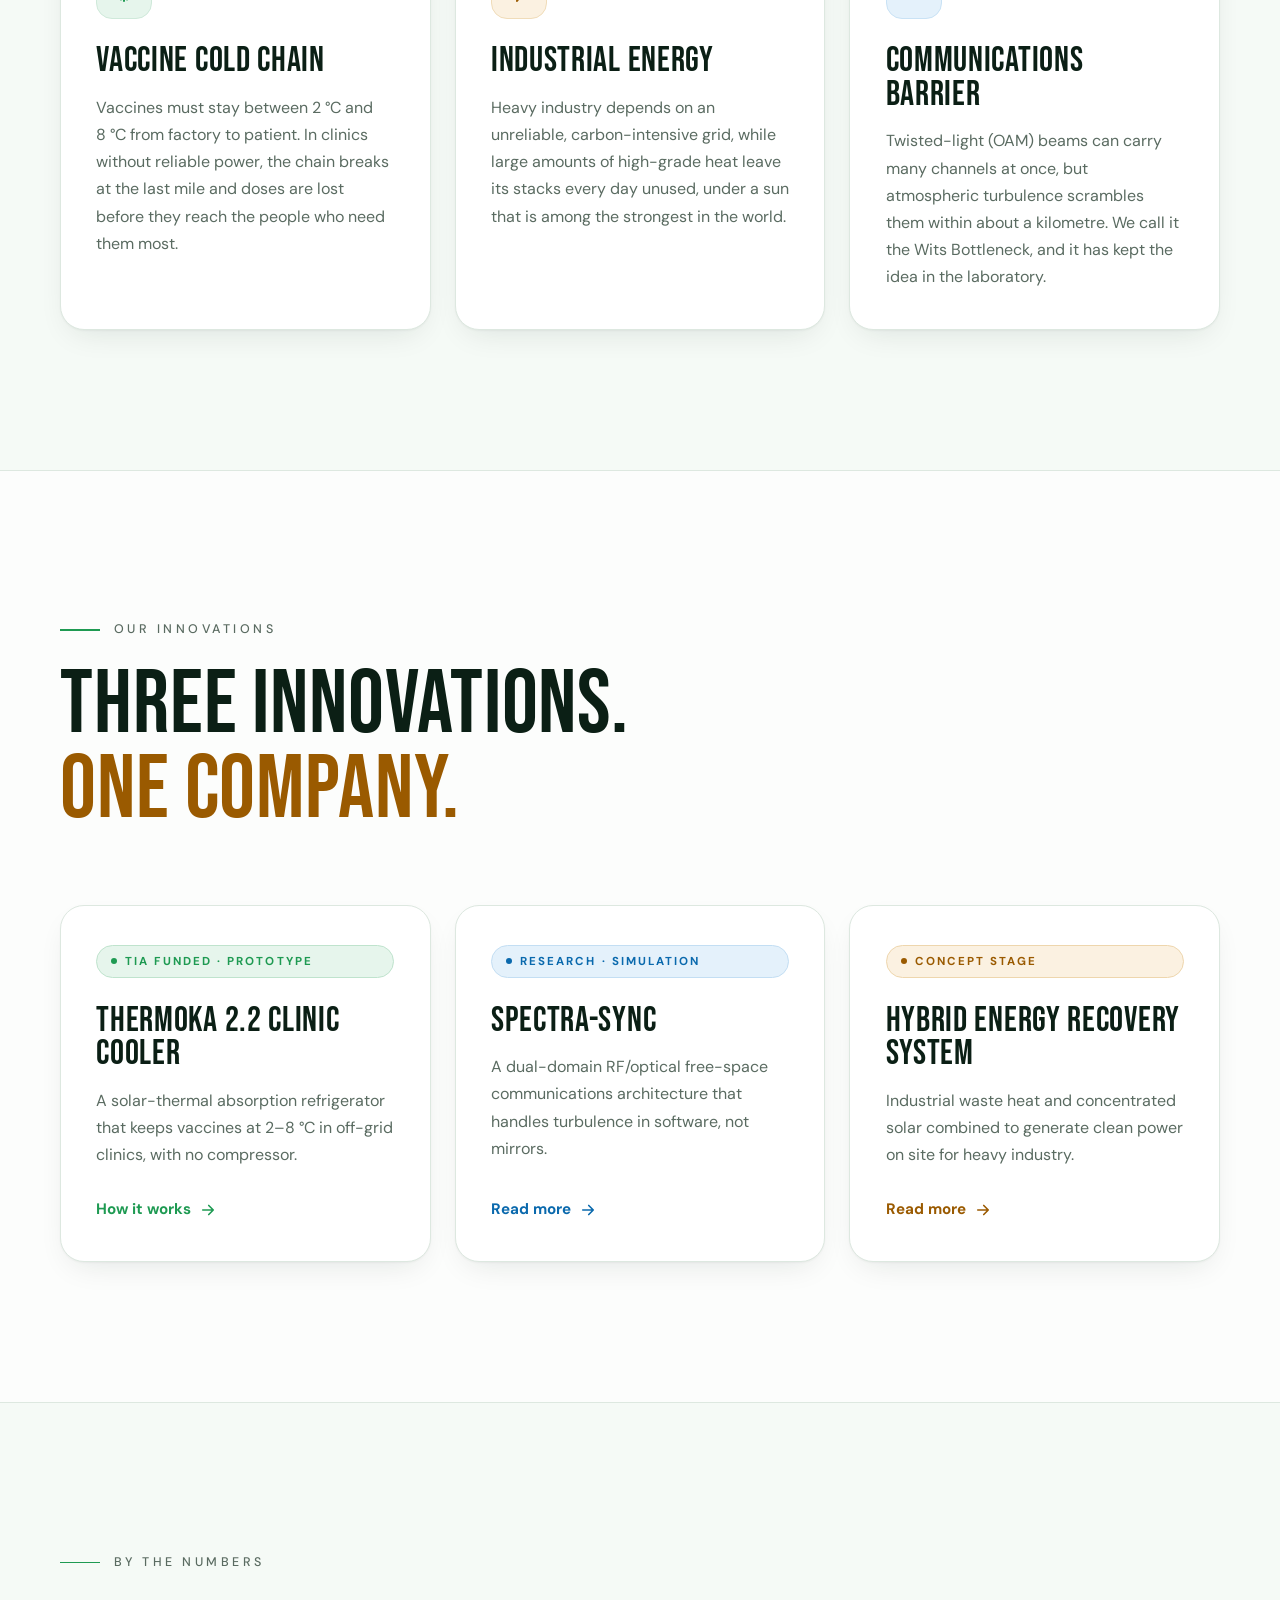
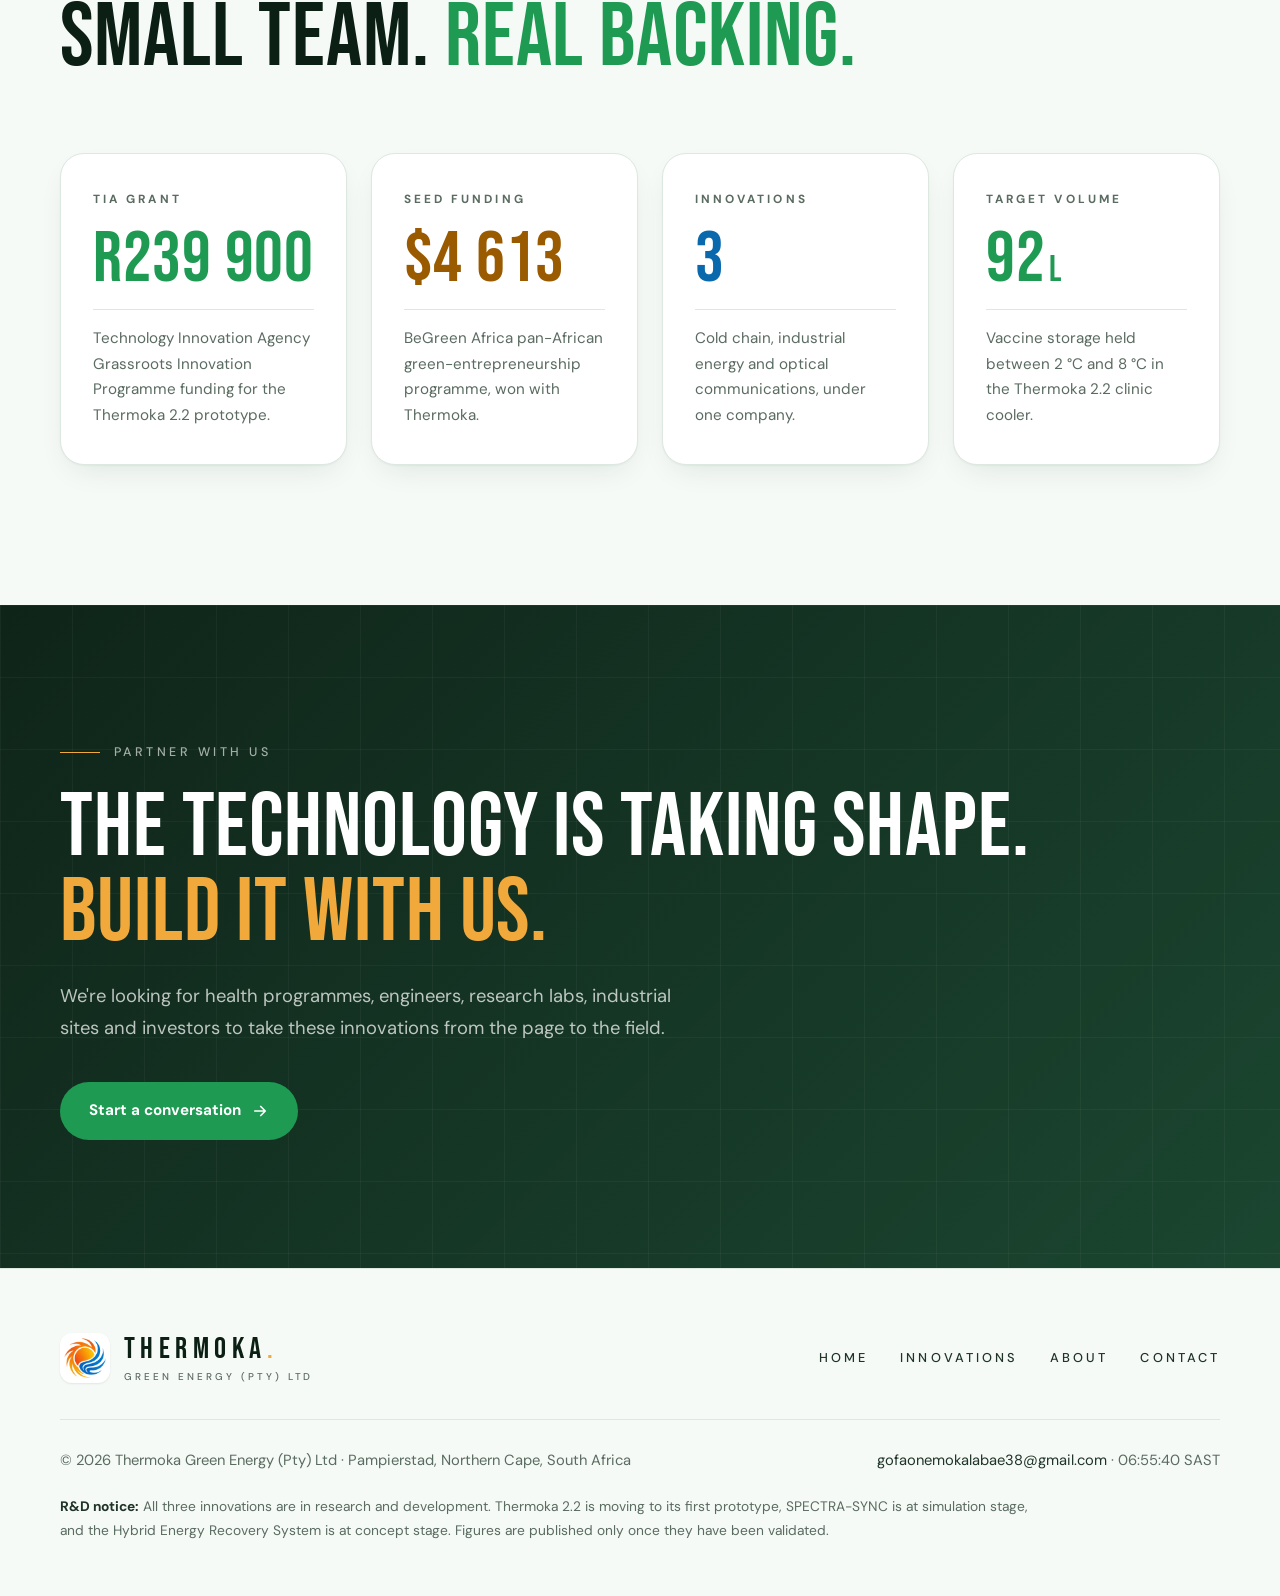
==== commit 1a53d20e: "Adopt Lovable typography (Bebas Neue caps, DM Sans), grid background and big live clock Fonts are bu" ====
--- a/index.html
+++ b/index.html
@@ -12,9 +12,7 @@
   <meta property="og:image" content="https://thermokagreenenergy.co.za/assets/img/logo-full.png">
   <link rel="icon" type="image/png" href="favicon.png">
   <link rel="apple-touch-icon" href="assets/img/apple-touch-icon.png">
-  <link rel="preconnect" href="https://fonts.googleapis.com">
-  <link rel="preconnect" href="https://fonts.gstatic.com" crossorigin>
-  <link href="https://fonts.googleapis.com/css2?family=Inter+Tight:wght@300;400;500&family=Nunito+Sans:opsz,wght@6..12,400;6..12,600;6..12,700;6..12,800&display=swap" rel="stylesheet">
+  <link rel="preload" href="assets/fonts/bebas-neue-latin-400-normal.woff2" as="font" type="font/woff2" crossorigin>
   <link rel="stylesheet" href="assets/css/style.css">
 </head>
 <body>
@@ -43,7 +41,8 @@
 
   <main id="main">
     <section class="hero">
-      <div class="container">
+      <div class="container hero-grid">
+        <div>
         <span class="label on-dark reveal">Thermoka Green Energy (Pty) Ltd</span>
         <h1 class="reveal d1">Engineering energy <span class="accent">sovereignty</span> for Africa<span class="dot">.</span></h1>
         <p class="hero-lead reveal d2">Three innovations from the Northern Cape: last-mile vaccine cold storage that runs on the sun, industrial heat recovery, and optical communications that survive the atmosphere.</p>
@@ -56,10 +55,11 @@
           <a class="btn btn-primary" href="innovations.html">Explore our innovations <svg viewBox="0 0 24 24" fill="none" stroke="currentColor" stroke-width="2.2" stroke-linecap="round" stroke-linejoin="round" aria-hidden="true"><path d="M5 12h14M13 6l6 6-6 6"/></svg></a>
           <a class="btn btn-ghost" href="contact.html">Partner with us</a>
         </div>
-        <div class="status-line reveal d3" aria-label="Local time in Pampierstad, South Africa">
-          <span><span class="live-dot" aria-hidden="true"></span>Pampierstad, Northern Cape</span>
-          <span><b data-clock="date">&nbsp;</b></span>
-          <span><b data-clock="time">--:--:--</b> SAST</span>
+        </div>
+        <div class="clock-panel reveal d2" aria-label="Live local time in Pampierstad, South Africa">
+          <div class="clock-k"><span class="live-dot" aria-hidden="true"></span>Live · Pampierstad, Northern Cape</div>
+          <div class="clock-big" data-clock="big">--:--<span class="sec">--</span></div>
+          <div class="clock-meta"><span data-clock="date">&nbsp;</span><span class="tz">SAST · UTC+2</span></div>
         </div>
       </div>
       <a class="scroll-cue" href="#problems" aria-label="Scroll down">Scroll <svg viewBox="0 0 24 24" fill="none" stroke="currentColor" stroke-width="2" stroke-linecap="round" stroke-linejoin="round" aria-hidden="true"><path d="M6 9l6 6 6-6"/></svg></a>
--- a/assets/css/style.css
+++ b/assets/css/style.css
@@ -3,6 +3,12 @@
    Editorial look: mint paper, big light headlines,
    letter-spaced labels, soft cards, timeline.
    ========================================================== */
+
+/* Fonts bundled with the site (SIL Open Font License) */
+@font-face { font-family: "Bebas Neue"; src: url("../fonts/bebas-neue-latin-400-normal.woff2") format("woff2"); font-weight: 400; font-style: normal; font-display: swap; }
+@font-face { font-family: "DM Sans"; src: url("../fonts/dm-sans-latin-400-normal.woff2") format("woff2"); font-weight: 400; font-style: normal; font-display: swap; }
+@font-face { font-family: "DM Sans"; src: url("../fonts/dm-sans-latin-500-normal.woff2") format("woff2"); font-weight: 500 600; font-style: normal; font-display: swap; }
+@font-face { font-family: "DM Sans"; src: url("../fonts/dm-sans-latin-700-normal.woff2") format("woff2"); font-weight: 700 900; font-style: normal; font-display: swap; }
 
 :root {
   --bg: #f5faf6;
@@ -32,8 +38,8 @@
   --shadow: 0 1px 2px rgba(11, 31, 21, .04), 0 12px 32px -12px rgba(11, 31, 21, .12);
   --shadow-lift: 0 2px 4px rgba(11, 31, 21, .05), 0 24px 48px -16px rgba(30, 154, 82, .22);
 
-  --font-display: "Inter Tight", "Helvetica Neue", Arial, sans-serif;
-  --font-body: "Nunito Sans", "Segoe UI", Arial, sans-serif;
+  --font-display: "Bebas Neue", "Oswald", Impact, "Arial Narrow", sans-serif;
+  --font-body: "DM Sans", "Segoe UI", Arial, sans-serif;
 
   --container: 1240px;
   --gutter: clamp(20px, 4vw, 40px);
@@ -56,8 +62,8 @@
 h1, h2, h3, h4 {
   font-family: var(--font-display);
   font-weight: 400;
-  letter-spacing: -0.025em;
-  line-height: 1.05;
+  letter-spacing: 0.01em;
+  line-height: 0.95;
   margin: 0;
   color: var(--ink);
 }
@@ -115,7 +121,7 @@
 .brand-text { display: flex; flex-direction: column; line-height: 1; }
 .brand-text strong {
   font-family: var(--font-display); font-weight: 400;
-  font-size: 1.55rem; letter-spacing: .2em;
+  font-size: 1.9rem; letter-spacing: .18em;
 }
 .brand-text small {
   font-size: .62rem; font-weight: 600; letter-spacing: .3em; margin-top: 7px; opacity: .65;
@@ -188,9 +194,9 @@
 .hero .container { position: relative; }
 .hero h1 {
   color: #fff;
-  font-size: clamp(3rem, 8.4vw, 7.6rem);
-  line-height: .98; letter-spacing: -0.035em;
-  max-width: 13ch;
+  font-size: clamp(4rem, 10.5vw, 9.5rem);
+  line-height: .9; letter-spacing: 0.005em;
+  max-width: 11ch;
 }
 .hero h1 .accent { color: var(--green-bright); }
 .hero-lead {
@@ -199,7 +205,7 @@
   color: rgba(255,255,255,.74);
 }
 .hero-page { min-height: 72vh; padding: 150px 0 90px; }
-.hero-page h1 { font-size: clamp(2.8rem, 7vw, 6.2rem); max-width: 16ch; }
+.hero-page h1 { font-size: clamp(3.4rem, 7.4vw, 7rem); max-width: none; }
 
 .chips { display: flex; flex-wrap: wrap; gap: 12px; margin-top: 2.2rem; padding: 0; list-style: none; }
 .chips li {
@@ -241,8 +247,8 @@
 .section-white { background: var(--surface); }
 .section-head { max-width: 60rem; margin-bottom: clamp(48px, 6vw, 72px); }
 .display {
-  font-size: clamp(2.5rem, 5.6vw, 4.6rem);
-  line-height: 1.02; letter-spacing: -0.03em;
+  font-size: clamp(3.2rem, 7vw, 6rem);
+  line-height: .95; letter-spacing: 0.01em;
 }
 .section-intro { font-size: 1.15rem; color: var(--muted); max-width: 44rem; margin-top: 1.6rem; }
 
@@ -258,11 +264,11 @@
   transition: transform .3s ease, box-shadow .3s ease, border-color .3s ease;
 }
 .card:hover { transform: translateY(-4px); box-shadow: var(--shadow-lift); border-color: #c6e6d3; }
-.card h3 { font-size: 1.7rem; margin: 1.6rem 0 1rem; }
+.card h3 { font-size: 2.2rem; margin: 1.6rem 0 1rem; letter-spacing: .02em; }
 .card p { color: var(--muted); font-size: 1rem; margin: 0; }
 .card-num {
   position: absolute; top: 2.2rem; right: 2.2rem;
-  font-family: var(--font-display); font-size: 2.2rem; color: var(--faint); line-height: 1;
+  font-family: var(--font-display); font-size: 2.8rem; color: var(--faint); line-height: 1;
 }
 .icon-tile {
   width: 56px; height: 56px; border-radius: 16px;
@@ -311,8 +317,8 @@
 .innovation.amber::before { background: var(--amber-bright); }
 .innovation.blue::before { background: linear-gradient(90deg, var(--blue), var(--green-bright)); }
 .innovation-top { display: flex; align-items: center; gap: 16px; flex-wrap: wrap; }
-.innovation-top .n { font-family: var(--font-display); font-size: 2rem; color: var(--faint); line-height: 1; }
-.innovation h2 { font-size: clamp(2rem, 3.6vw, 3.1rem); margin: 1.4rem 0 1.4rem; line-height: 1.08; }
+.innovation-top .n { font-family: var(--font-display); font-size: 2.6rem; color: var(--faint); line-height: 1; }
+.innovation h2 { font-size: clamp(2.6rem, 4.6vw, 4rem); margin: 1.4rem 0 1.4rem; line-height: .95; }
 .innovation .sub { font-size: .8rem; font-weight: 700; letter-spacing: .2em; text-transform: uppercase; color: var(--muted); margin: -0.6rem 0 1.4rem; }
 .innovation p { color: var(--muted); font-size: 1.05rem; }
 .innovation .note {
@@ -359,7 +365,7 @@
 @keyframes dash { to { background-position: 28px 0; } }
 .flow .step {
   width: 44px; height: 44px; border-radius: 12px; display: grid; place-items: center;
-  font-family: var(--font-display); font-weight: 500; font-size: 1rem;
+  font-family: var(--font-display); font-weight: 400; font-size: 1.4rem;
   background: var(--green-soft); color: var(--green); border: 1px solid #bfe3cd;
   position: relative; z-index: 1;
 }
@@ -369,7 +375,7 @@
 .flow li:nth-child(5) .step, .flow li:nth-child(6) .step {
   background: var(--blue-soft); color: var(--blue); border-color: #c3def3;
 }
-.flow strong { display: block; margin-top: 14px; font-family: var(--font-display); font-weight: 500; font-size: 1.05rem; line-height: 1.25; }
+.flow strong { display: block; margin-top: 14px; font-family: var(--font-display); font-weight: 400; font-size: 1.45rem; line-height: 1; letter-spacing: .03em; }
 .flow span { display: block; margin-top: 4px; font-size: .88rem; color: var(--muted); line-height: 1.45; }
 
 /* ---------- Numbers ---------- */
@@ -383,7 +389,7 @@
 }
 .number .v {
   font-family: var(--font-display); font-weight: 400;
-  font-size: clamp(2.6rem, 4.4vw, 3.8rem); letter-spacing: -0.035em; line-height: 1;
+  font-size: clamp(3.4rem, 5.6vw, 5rem); letter-spacing: 0.01em; line-height: .9;
   margin: 1.2rem 0 1rem; color: var(--green); font-variant-numeric: tabular-nums;
   white-space: nowrap;
 }
@@ -412,9 +418,9 @@
 .timeline li:nth-child(even)::before { right: auto; left: -9px; }
 .timeline li.upcoming::before { background: var(--surface); border: 2px solid var(--faint); box-shadow: 0 0 0 6px var(--bg); }
 .timeline .when {
-  font-family: var(--font-display); font-size: 1.15rem; color: var(--amber); letter-spacing: .02em;
-}
-.timeline h3 { font-size: 1.7rem; margin: .4rem 0 .7rem; }
+  font-family: var(--font-display); font-size: 1.5rem; color: var(--amber); letter-spacing: .06em;
+}
+.timeline h3 { font-size: 2.2rem; margin: .3rem 0 .7rem; }
 .timeline p { color: var(--muted); margin: 0 0 0 auto; max-width: 30rem; font-size: 1rem; }
 .timeline li:nth-child(even) p { margin: 0; }
 
@@ -425,7 +431,7 @@
   padding: 2.6rem; box-shadow: var(--shadow);
 }
 .founder-card .k { font-size: .74rem; font-weight: 700; letter-spacing: .28em; text-transform: uppercase; color: var(--muted); }
-.founder-card h3 { font-size: clamp(2.2rem, 3.6vw, 3rem); margin: 1.4rem 0 1.4rem; line-height: 1.08; }
+.founder-card h3 { font-size: clamp(3rem, 5vw, 4.2rem); margin: 1.2rem 0 1.4rem; line-height: .92; }
 .founder-card .rule { width: 60px; height: 2px; background: var(--amber); margin-bottom: 1.4rem; }
 .founder-card .role { color: var(--ink-2); margin: 0; }
 .tags { display: flex; flex-wrap: wrap; gap: 10px; margin: 1.6rem 0 0; padding: 0; list-style: none; }
@@ -435,7 +441,7 @@
 }
 .founder-bio .quote {
   font-family: var(--font-display); font-weight: 400;
-  font-size: clamp(1.9rem, 3.6vw, 3.1rem); line-height: 1.18; letter-spacing: -0.025em;
+  font-size: clamp(2.6rem, 4.8vw, 4.2rem); line-height: 1; letter-spacing: 0.01em;
   color: var(--green); margin: 0 0 2rem;
 }
 .founder-bio p { color: var(--muted); font-size: 1.08rem; }
@@ -444,7 +450,7 @@
 .principle {
   background: var(--surface-2); border: 1px solid var(--line); border-radius: 20px; padding: 2rem;
 }
-.principle h3 { font-size: 1.4rem; color: var(--amber); margin-bottom: .8rem; }
+.principle h3 { font-size: 1.9rem; letter-spacing: .03em; color: var(--amber); margin-bottom: .8rem; }
 .principle p { color: var(--muted); font-size: .98rem; margin: 0; }
 
 /* ---------- Facts band ---------- */
@@ -467,7 +473,7 @@
 .partner:hover { transform: translateY(-4px); box-shadow: var(--shadow-lift); border-color: #bfe3cd; }
 .partner .arrow { position: absolute; top: 2.2rem; right: 2.2rem; width: 22px; height: 22px; color: var(--ink-2); transition: transform .25s; }
 .partner:hover .arrow { transform: translate(3px, -3px); color: var(--green); }
-.partner h3 { font-size: 1.75rem; margin: 0 2.5rem 1rem 0; }
+.partner h3 { font-size: 2.3rem; letter-spacing: .02em; margin: 0 2.5rem 1rem 0; }
 .partner p { color: var(--muted); font-size: 1rem; }
 .partner .target { margin-top: auto; padding-top: 1.4rem; border-top: 1px solid var(--line); }
 .partner .target .k { font-size: .7rem; font-weight: 700; letter-spacing: .26em; text-transform: uppercase; color: var(--muted); }
@@ -522,7 +528,7 @@
 /* ---------- 404 ---------- */
 .not-found .code {
   font-family: var(--font-display); font-size: clamp(6rem, 18vw, 12rem); line-height: .9;
-  color: var(--green-bright); letter-spacing: -0.05em;
+  color: var(--green-bright); letter-spacing: 0.01em;
 }
 
 /* ---------- Reveal animations ---------- */
@@ -552,7 +558,7 @@
     visibility: hidden;
   }
   .nav.open { transform: none; visibility: visible; }
-  .nav a { font-family: var(--font-display); font-size: 2.2rem; letter-spacing: -0.01em; text-transform: none; font-weight: 400; }
+  .nav a { font-family: var(--font-display); font-size: 3rem; letter-spacing: .04em; text-transform: none; font-weight: 400; }
   .nav a[aria-current="page"]::after { background: var(--green-bright); }
   .nav .nav-cta { font-size: 1.1rem; font-family: var(--font-body); font-weight: 700; letter-spacing: .1em; text-transform: uppercase; margin-top: 1rem; }
   .nav-close { position: absolute; top: 22px; right: var(--gutter); }
@@ -612,3 +618,72 @@
   *, *::before, *::after { animation: none !important; transition: none !important; }
   .js .reveal { opacity: 1; transform: none; }
 }
+
+/* ==========================================================
+   From the Lovable design: engineering-grid paper background
+   ========================================================== */
+body {
+  background-image:
+    radial-gradient(circle at 20% 10%, rgba(46, 204, 113, .07), transparent 40%),
+    radial-gradient(circle at 80% 90%, rgba(240, 192, 64, .06), transparent 45%),
+    linear-gradient(rgba(13, 59, 34, .04) 1px, transparent 1px),
+    linear-gradient(90deg, rgba(13, 59, 34, .04) 1px, transparent 1px);
+  background-size: auto, auto, 48px 48px, 48px 48px;
+  background-attachment: fixed;
+}
+.section-white { background: rgba(255, 255, 255, .72); }
+
+/* ==========================================================
+   Big live clock
+   ========================================================== */
+.hero-grid {
+  display: grid; grid-template-columns: minmax(0, 1.45fr) minmax(0, 1fr);
+  gap: clamp(32px, 5vw, 72px); align-items: center;
+}
+.clock-panel {
+  position: relative;
+  border: 1px solid rgba(255,255,255,.16);
+  background: linear-gradient(160deg, rgba(255,255,255,.07), rgba(255,255,255,.02));
+  -webkit-backdrop-filter: blur(6px); backdrop-filter: blur(6px);
+  border-radius: 28px;
+  padding: clamp(22px, 2.6vw, 34px) clamp(22px, 2.8vw, 38px);
+  color: #fff;
+}
+.clock-panel::before {
+  content: ""; position: absolute; left: 0; top: 22px; bottom: 22px; width: 3px; border-radius: 3px;
+  background: linear-gradient(180deg, var(--green-bright), var(--amber-bright));
+}
+.clock-k {
+  display: block;
+  font-size: .74rem; font-weight: 700; letter-spacing: .26em; text-transform: uppercase;
+  color: rgba(255,255,255,.62);
+}
+.clock-big {
+  font-family: var(--font-display);
+  font-size: clamp(5rem, 9vw, 8.6rem);
+  line-height: .86; letter-spacing: 0;
+  margin: 18px 0 14px;
+  white-space: nowrap;
+  color: #fff;
+}
+.clock-big .d { display: inline-block; width: .5em; text-align: center; }
+.clock-big .c { display: inline-block; width: .22em; text-align: center; color: rgba(255,255,255,.45); animation: blink 1s steps(1) infinite; }
+.clock-big .sec { color: var(--green-bright); font-size: .5em; margin-left: .06em; vertical-align: top; position: relative; top: .12em; }
+.clock-big .sec .d { width: .52em; }
+@keyframes blink { 50% { opacity: .25; } }
+.clock-meta {
+  display: flex; justify-content: space-between; flex-wrap: wrap; gap: 6px 18px;
+  border-top: 1px solid rgba(255,255,255,.14); padding-top: 14px;
+  font-family: var(--font-display); font-size: 1.45rem; letter-spacing: .08em;
+  color: rgba(255,255,255,.88);
+}
+.clock-meta .tz { color: var(--amber-bright); }
+
+@media (max-width: 960px) {
+  .hero-grid { grid-template-columns: 1fr; align-items: start; }
+  .clock-panel { max-width: 520px; }
+}
+@media (max-width: 720px) {
+  .clock-big { font-size: clamp(4.4rem, 26vw, 7rem); }
+  .clock-meta { font-size: 1.2rem; }
+}
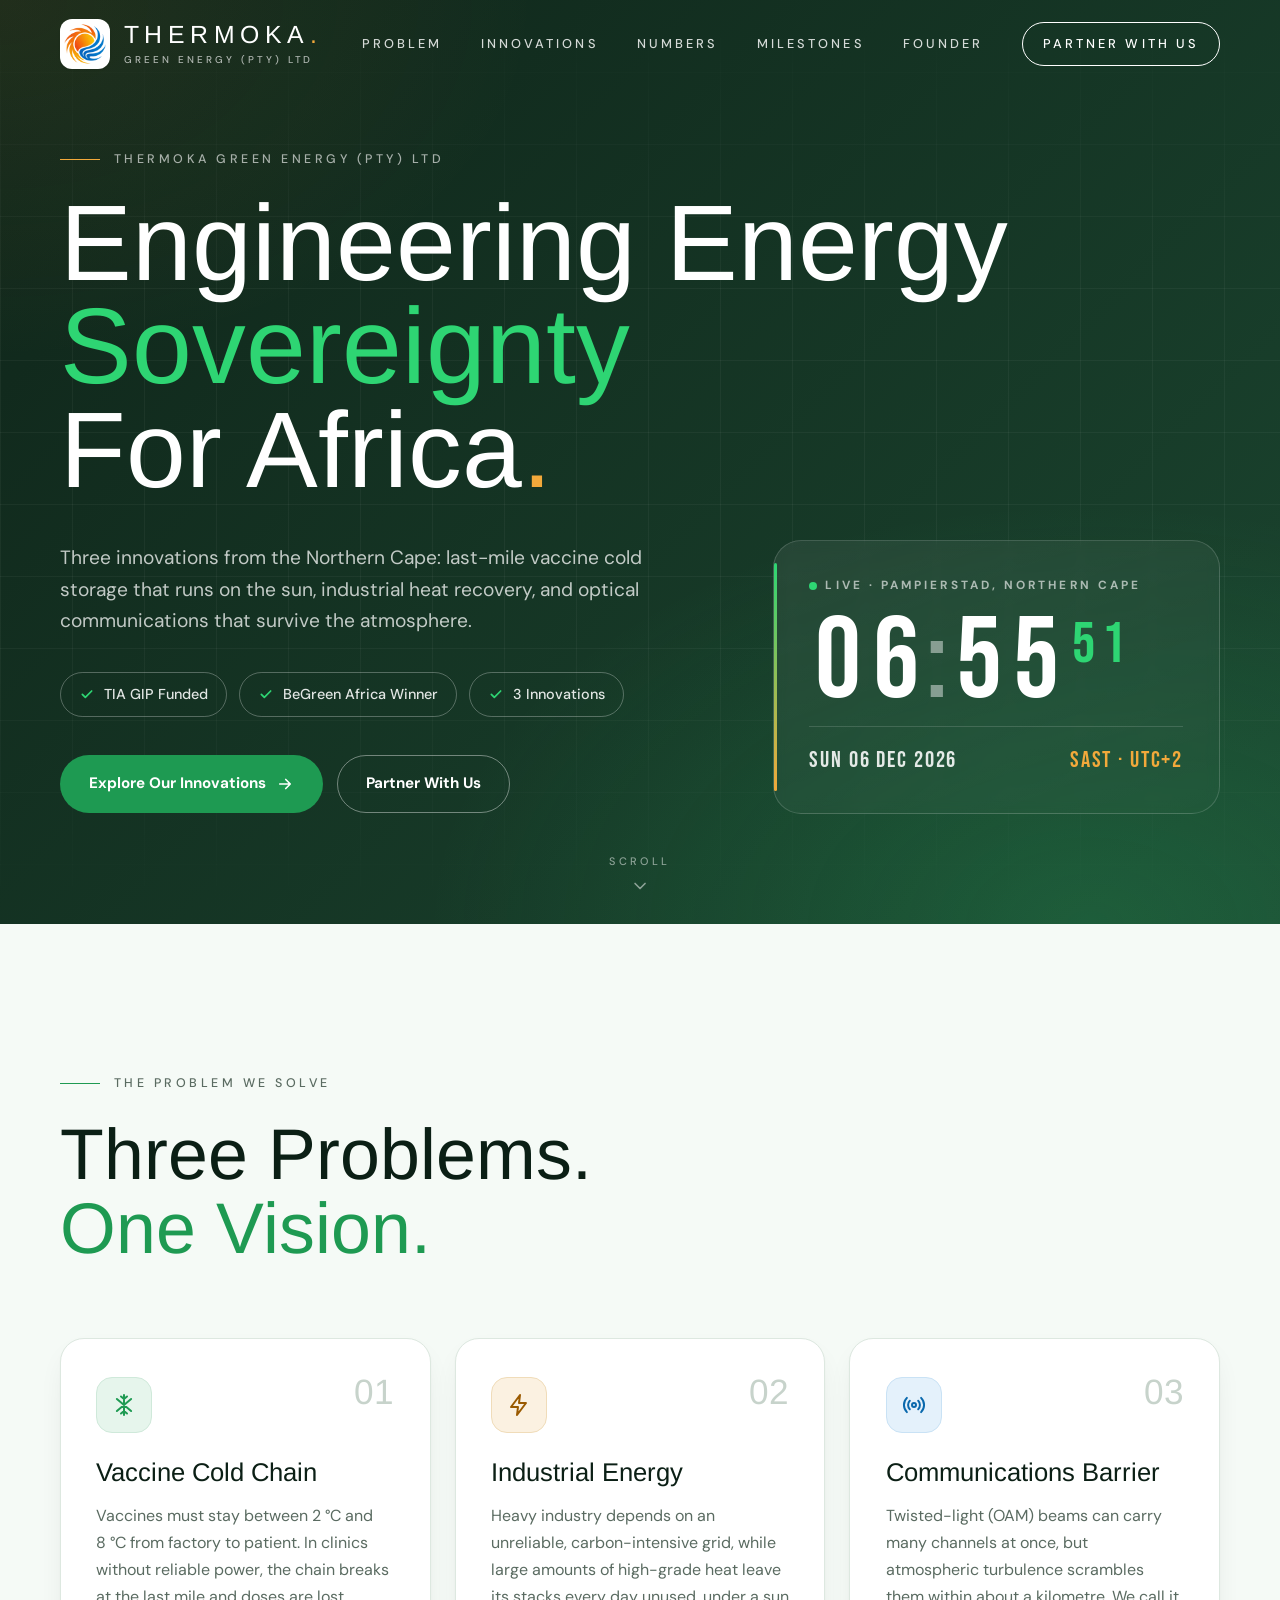
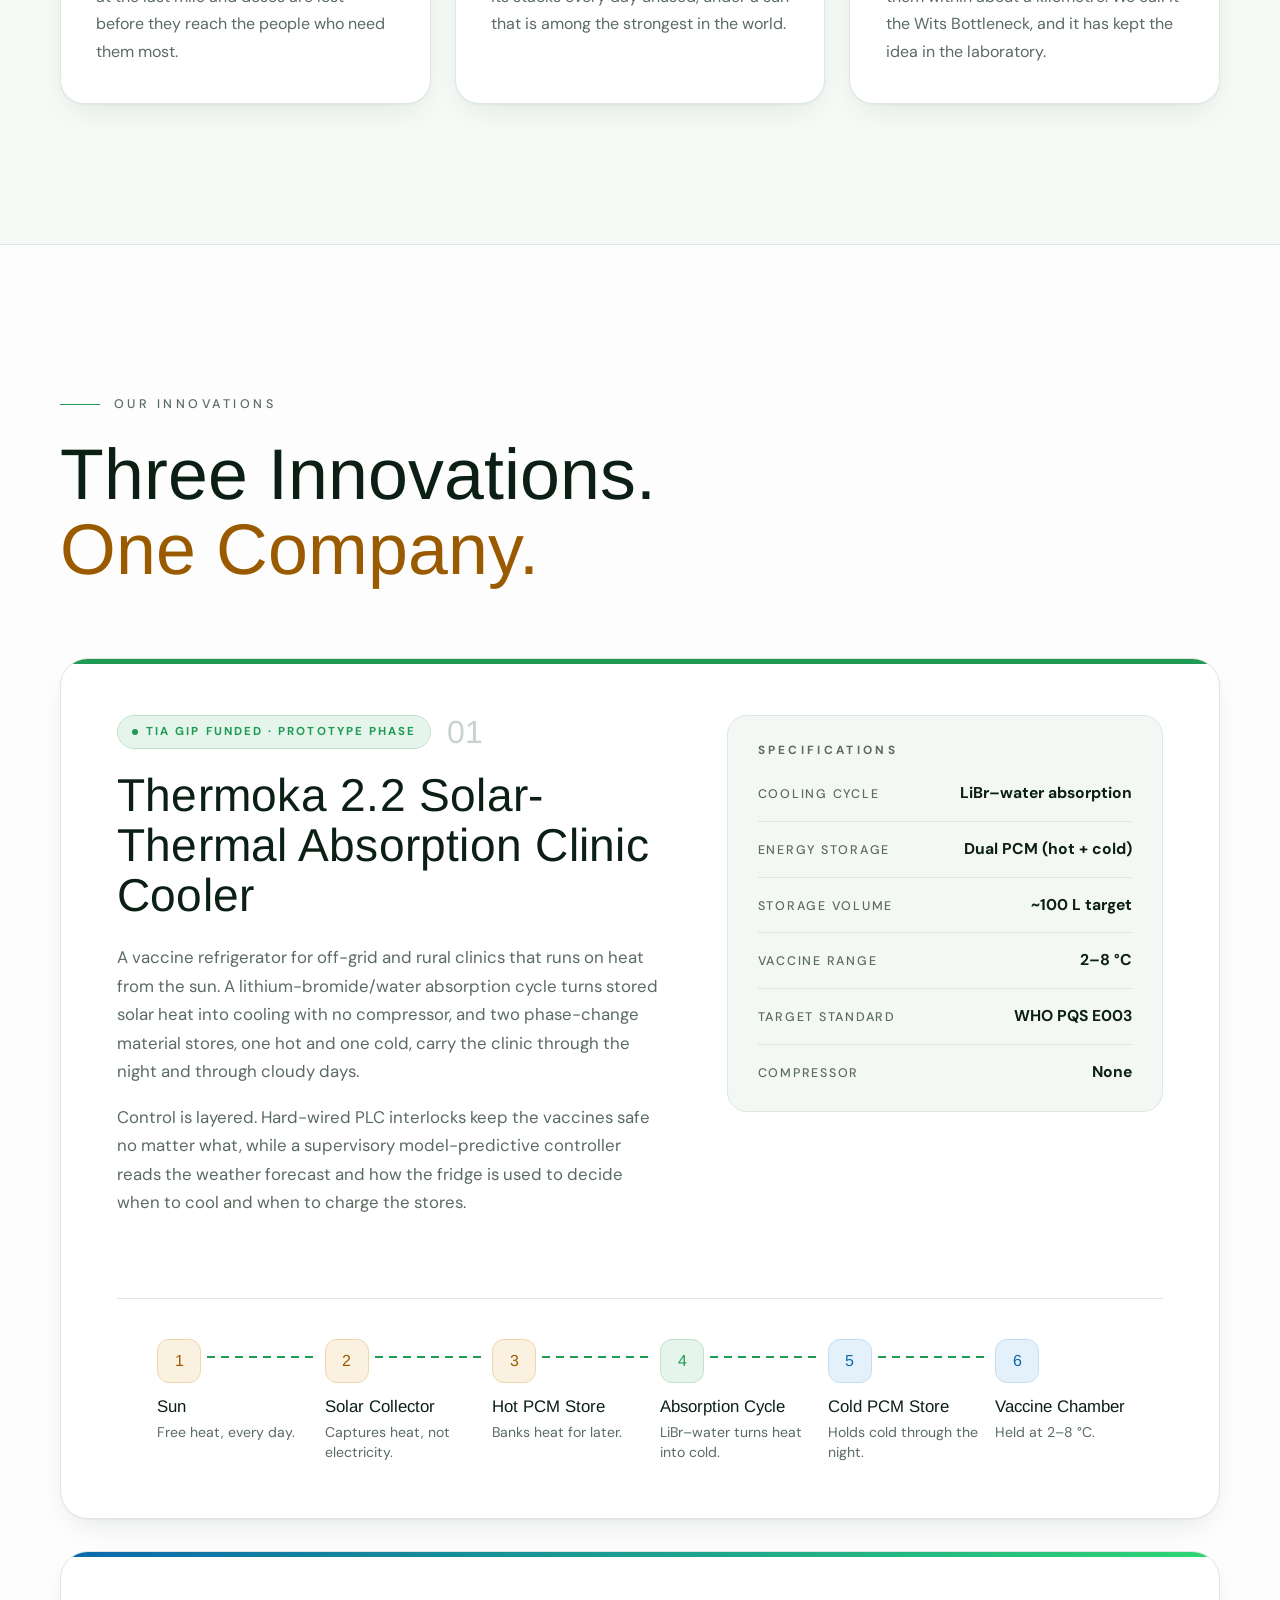
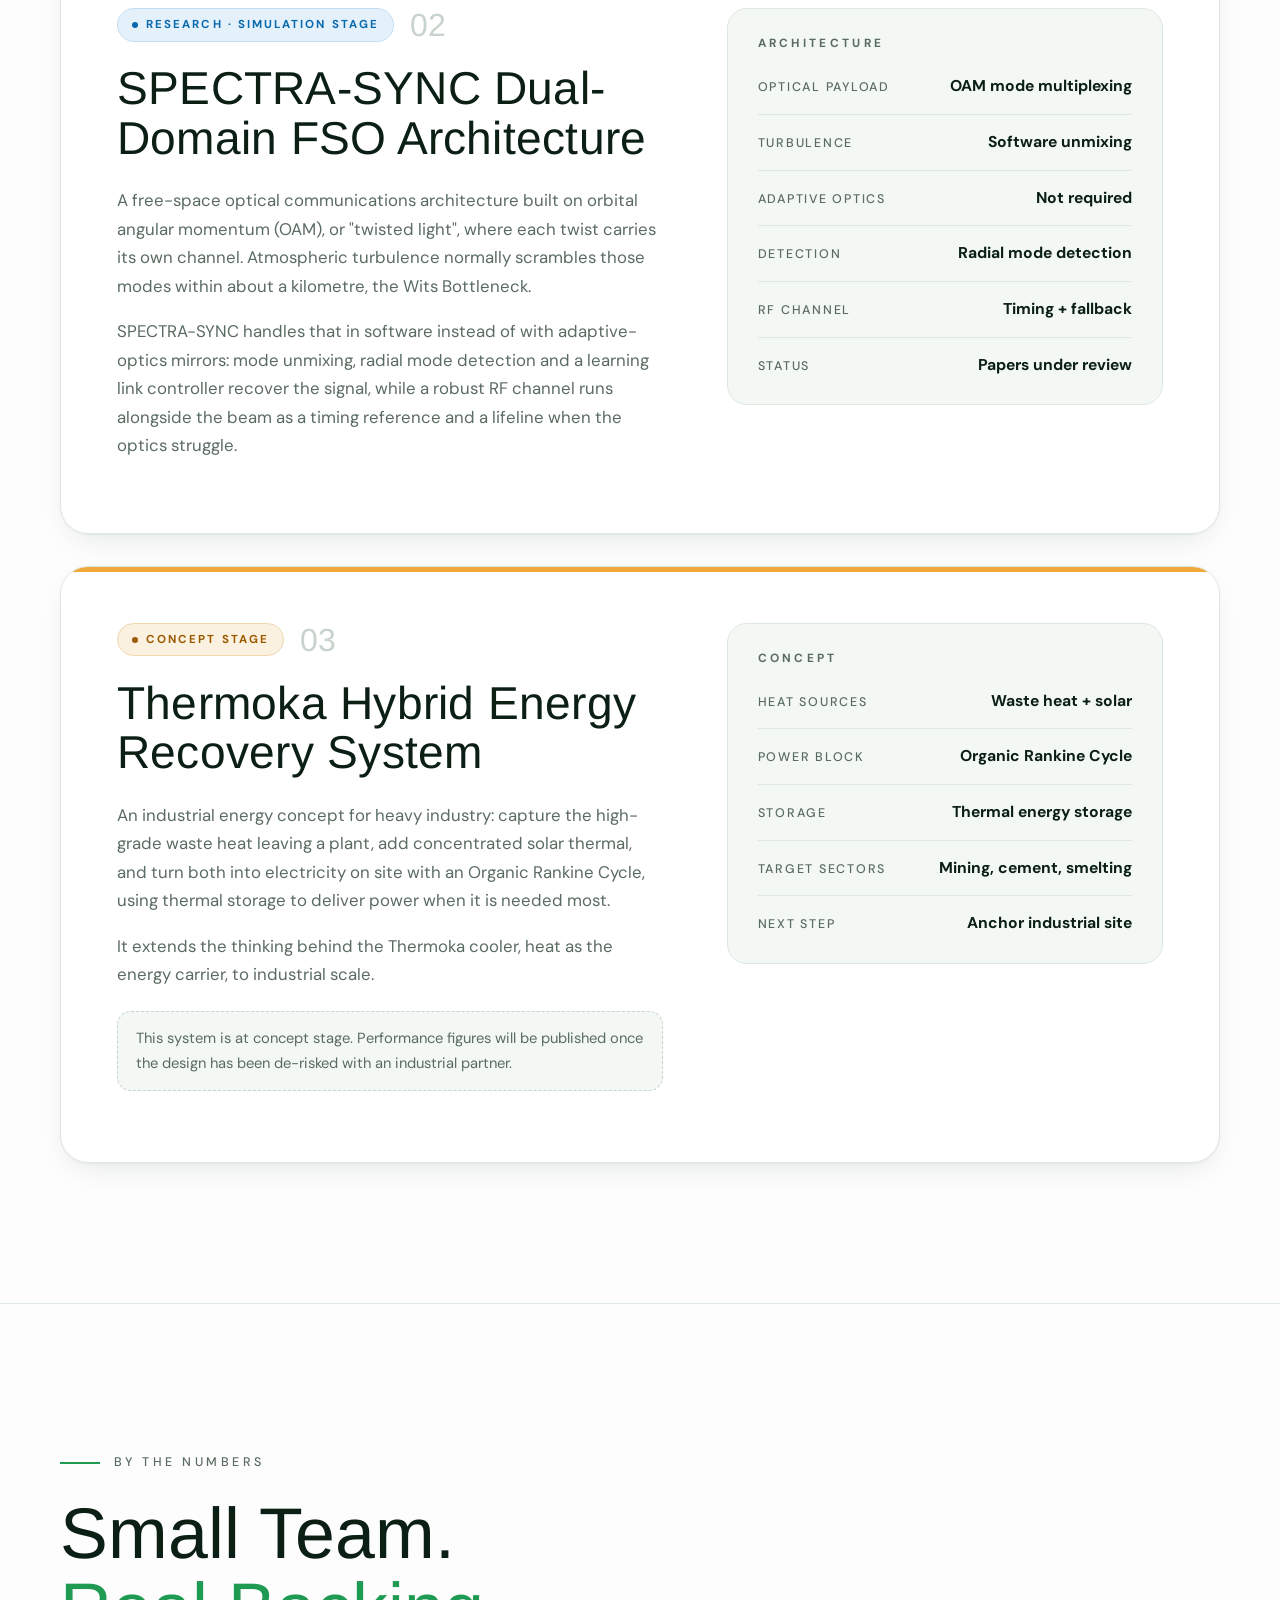
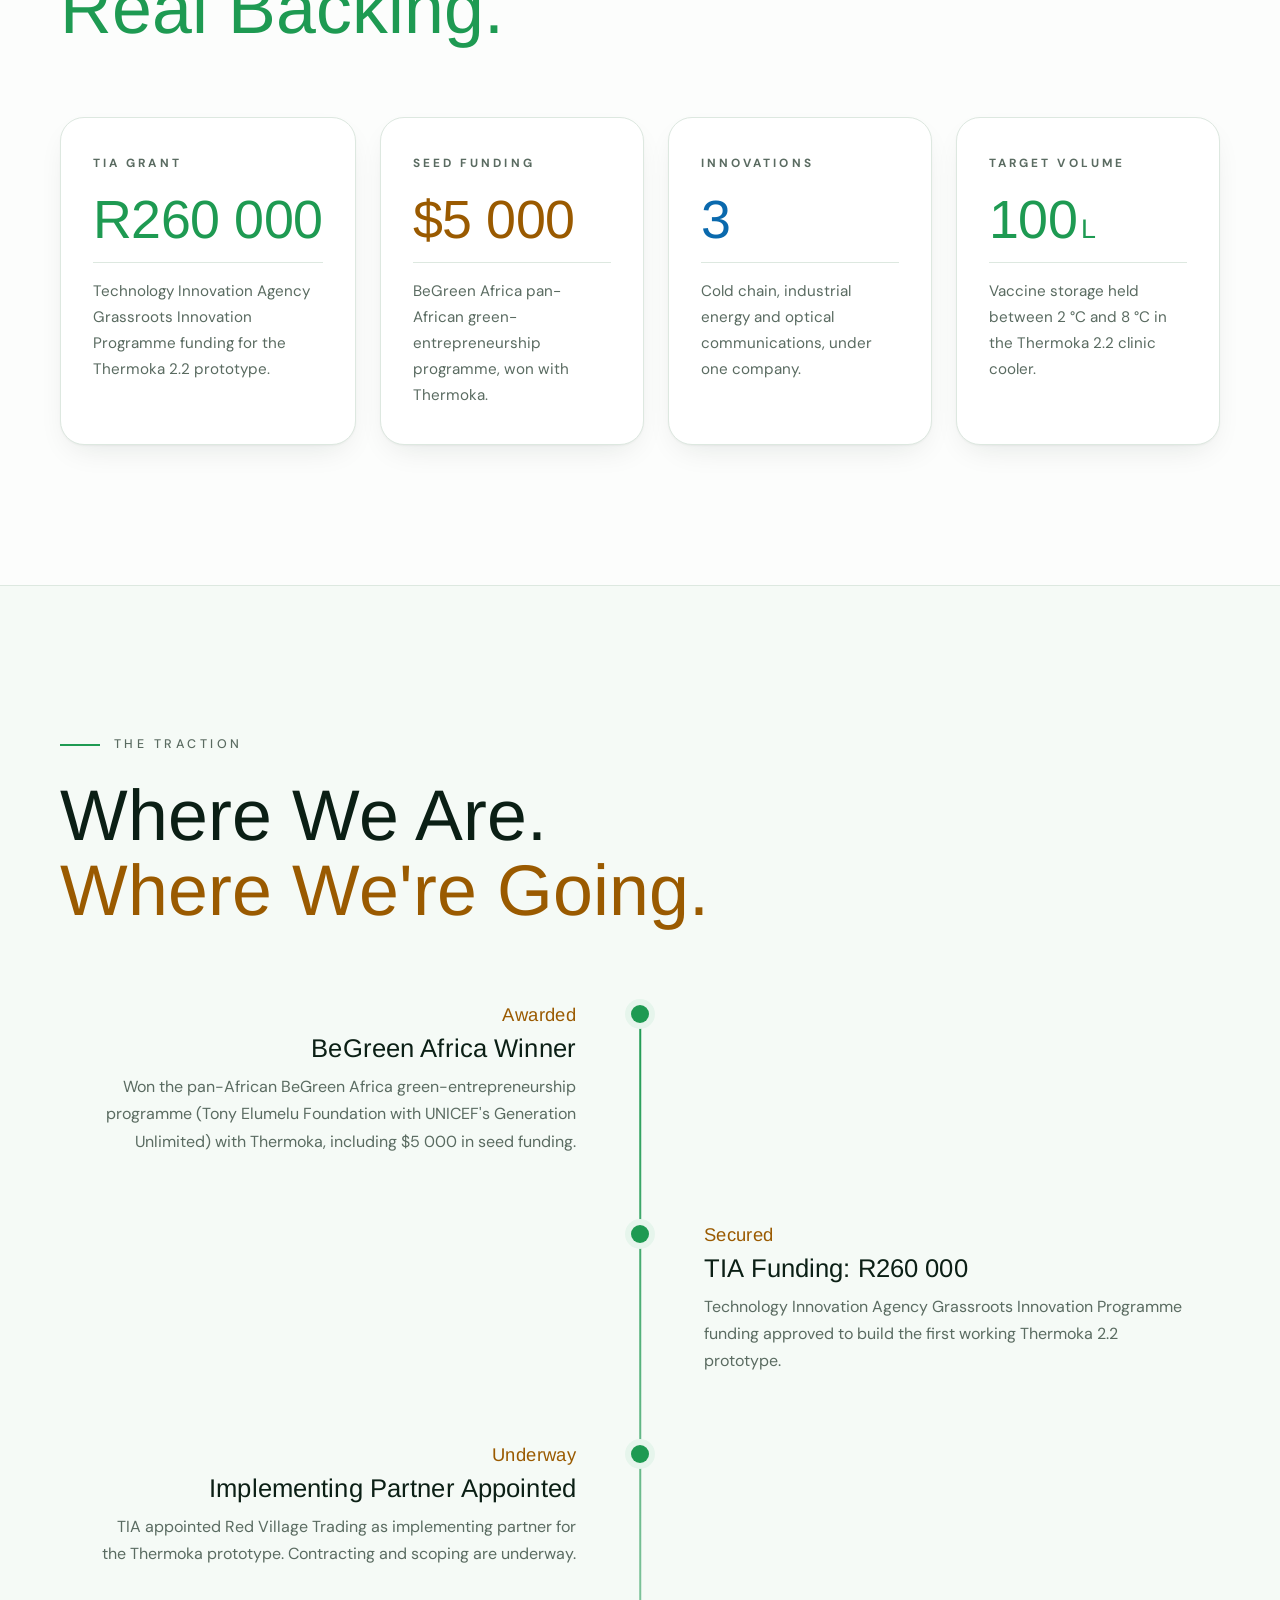
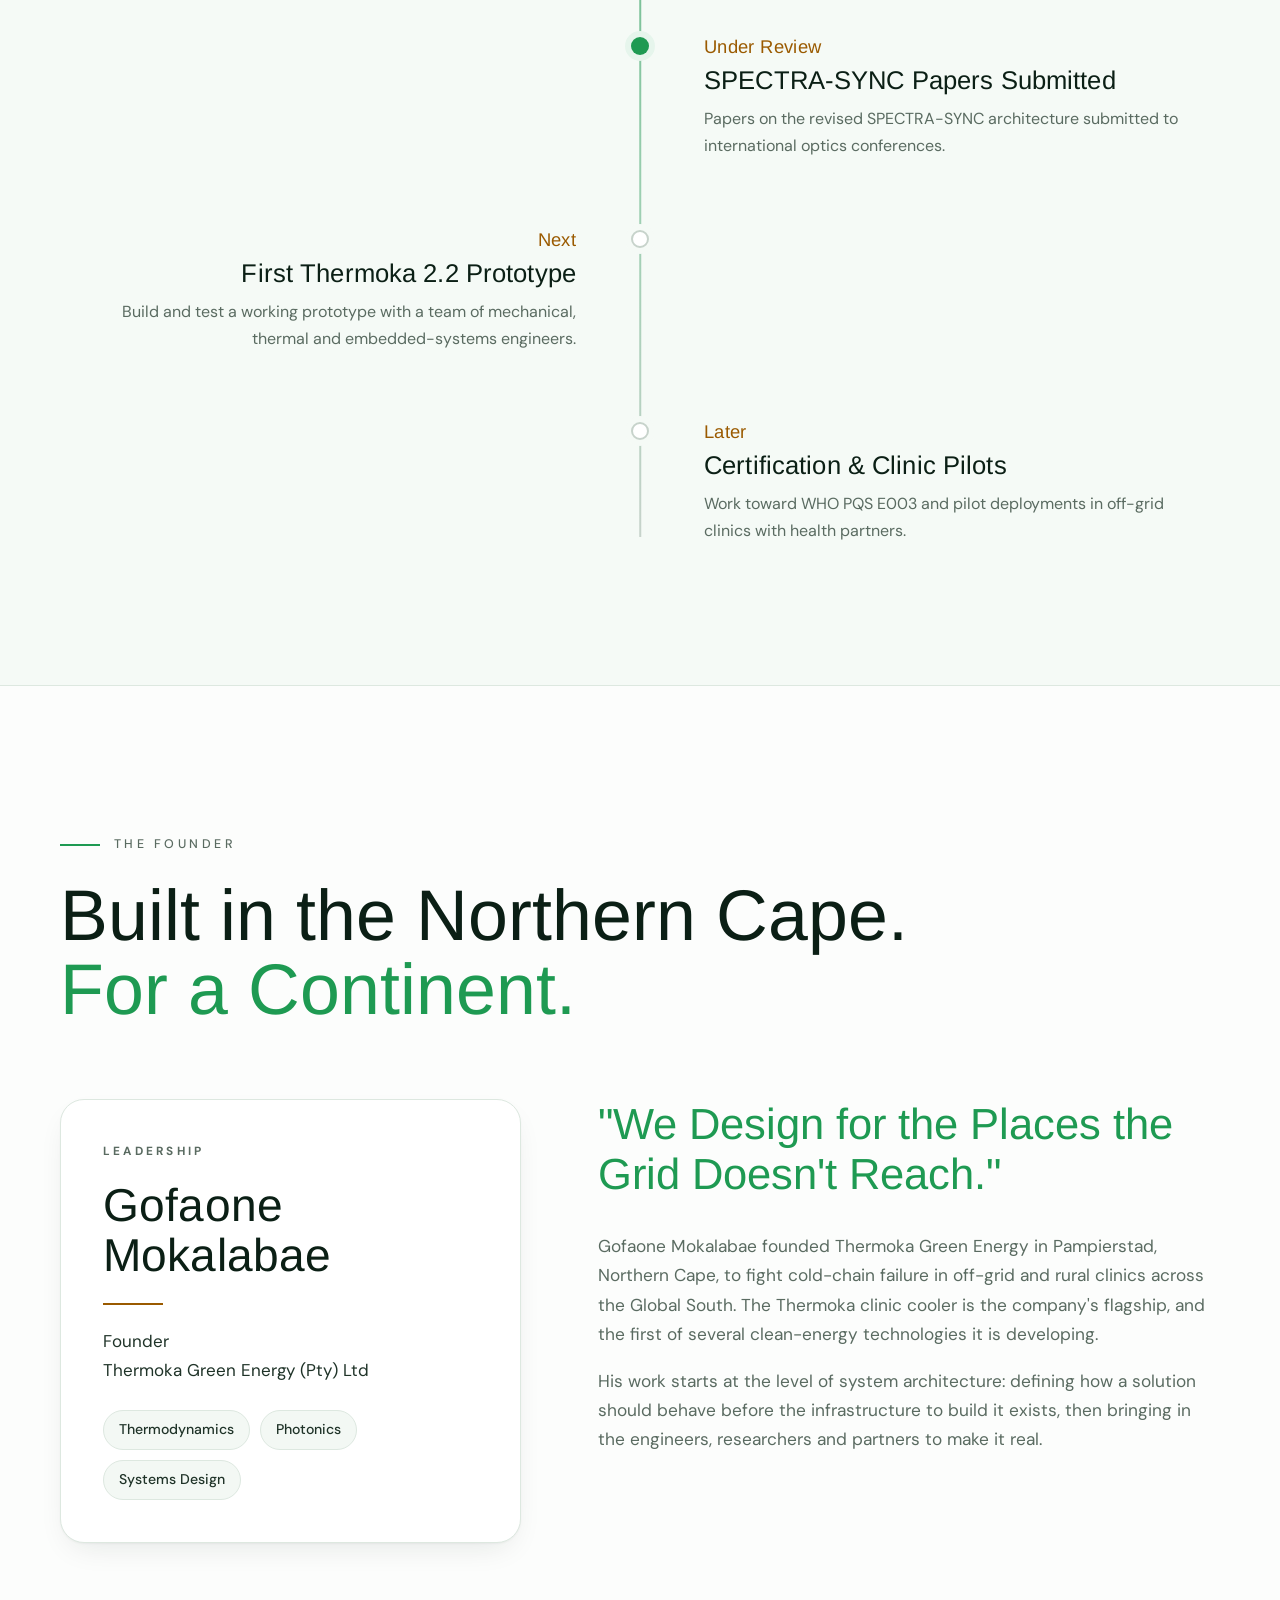
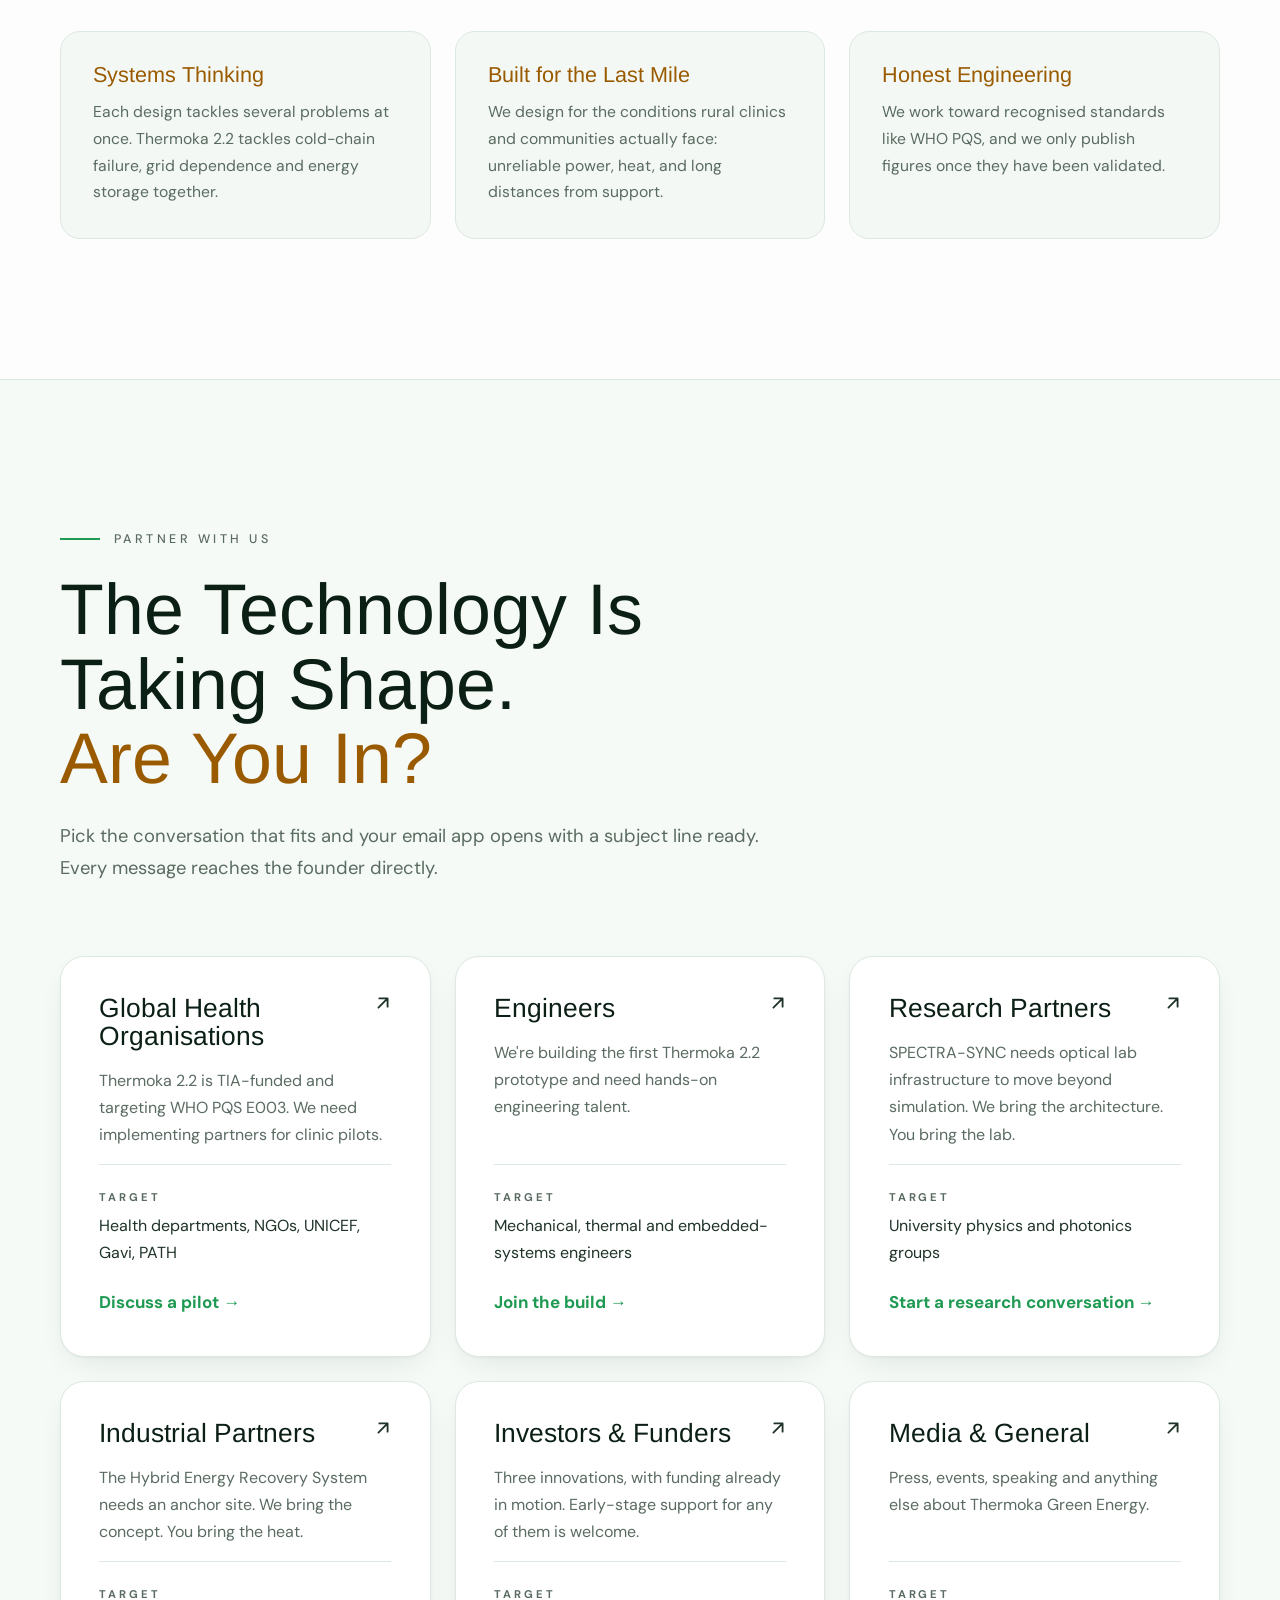
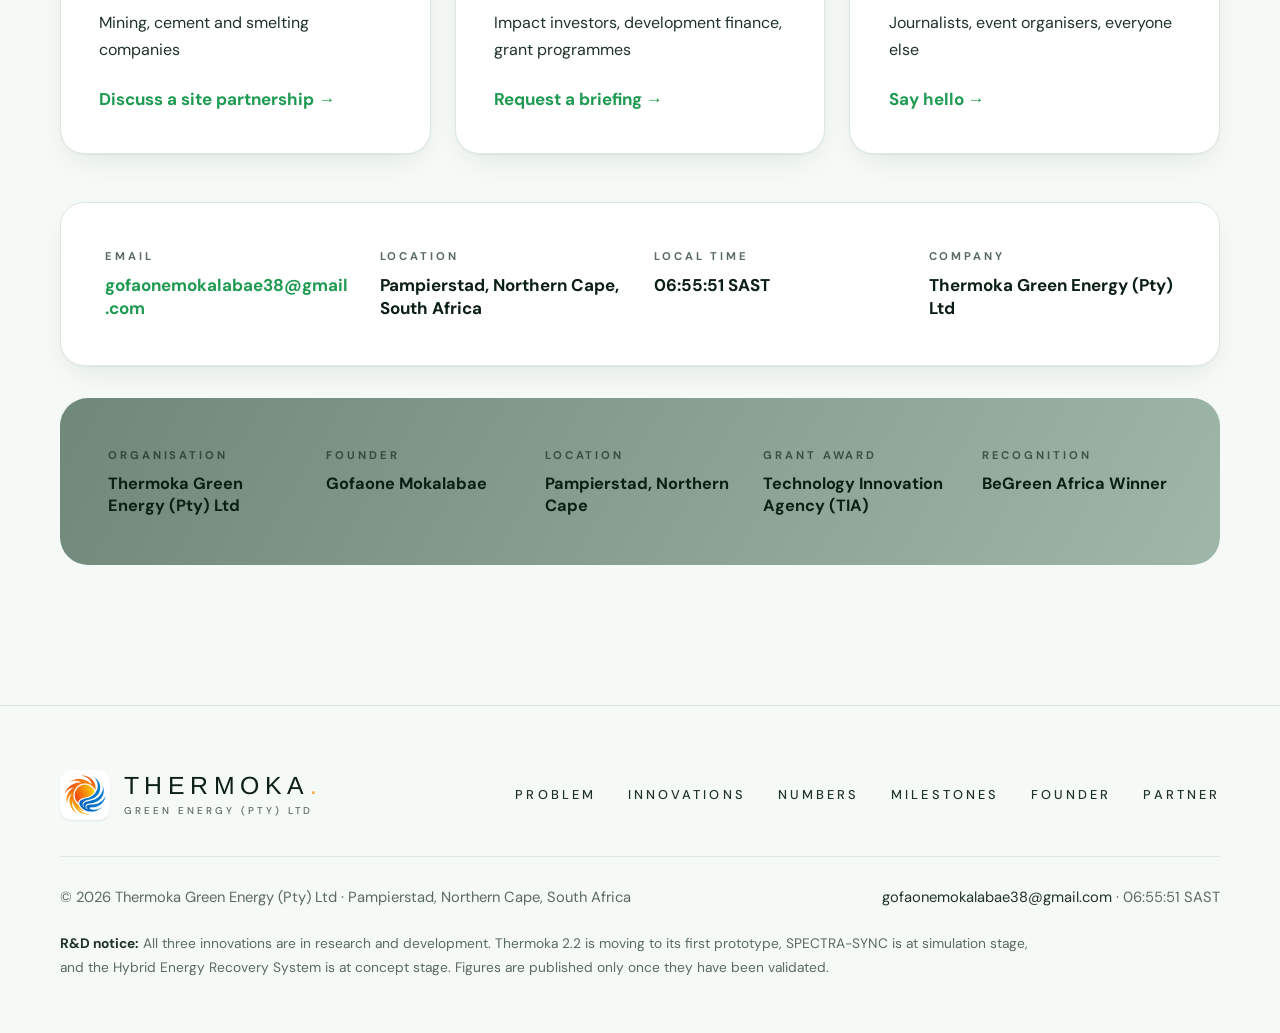
==== commit ca599ace: "Rebuild as one long page like the Lovable site, with Title-Case Arial-style headlines Old page URLs " ====
--- a/index.html
+++ b/index.html
@@ -3,16 +3,16 @@
 <head>
   <meta charset="utf-8">
   <meta name="viewport" content="width=device-width, initial-scale=1">
-  <title>Thermoka Green Energy (Pty) Ltd — Engineering energy sovereignty for Africa</title>
+  <title>Thermoka Green Energy (Pty) Ltd — Engineering Energy Sovereignty for Africa</title>
   <meta name="description" content="Thermoka Green Energy (Pty) Ltd is a Northern Cape clean-energy company developing off-grid vaccine cold storage, industrial heat recovery and next-generation optical communications.">
   <meta name="theme-color" content="#0f2419">
-  <meta property="og:title" content="Thermoka Green Energy (Pty) Ltd — Engineering energy sovereignty for Africa">
+  <meta property="og:title" content="Thermoka Green Energy (Pty) Ltd — Engineering Energy Sovereignty for Africa">
   <meta property="og:description" content="Thermoka Green Energy (Pty) Ltd is a Northern Cape clean-energy company developing off-grid vaccine cold storage, industrial heat recovery and next-generation optical communications.">
   <meta property="og:type" content="website">
   <meta property="og:image" content="https://thermokagreenenergy.co.za/assets/img/logo-full.png">
   <link rel="icon" type="image/png" href="favicon.png">
   <link rel="apple-touch-icon" href="assets/img/apple-touch-icon.png">
-  <link rel="preload" href="assets/fonts/bebas-neue-latin-400-normal.woff2" as="font" type="font/woff2" crossorigin>
+  <link rel="preload" href="assets/fonts/arimo-latin-400-normal.woff2" as="font" type="font/woff2" crossorigin>
   <link rel="stylesheet" href="assets/css/style.css">
 </head>
 <body>
@@ -20,7 +20,7 @@
 
   <header class="site-header">
     <div class="container header-inner">
-      <a class="brand" href="index.html" aria-label="Thermoka Green Energy (Pty) Ltd — home">
+      <a class="brand" href="#top" aria-label="Thermoka Green Energy (Pty) Ltd — home">
         <span class="brand-mark"><img src="assets/img/mark-128.png" alt="" width="42" height="42"></span>
         <span class="brand-text"><strong>THERMOKA<span class="dot">.</span></strong><small>GREEN ENERGY (PTY) LTD</small></span>
       </a>
@@ -31,100 +31,152 @@
         <button class="nav-toggle nav-close" type="button" aria-label="Close menu">
           <svg viewBox="0 0 24 24" fill="none" stroke="currentColor" stroke-width="2" stroke-linecap="round"><path d="M5 5l14 14M19 5L5 19"/></svg>
         </button>
-        <a href="index.html" aria-current="page">Home</a>
-        <a href="innovations.html">Innovations</a>
-        <a href="about.html">About</a>
-        <a href="contact.html" class="nav-cta">Partner with us</a>
+        <a href="#problem">Problem</a>
+        <a href="#innovations">Innovations</a>
+        <a href="#numbers">Numbers</a>
+        <a href="#milestones">Milestones</a>
+        <a href="#founder">Founder</a>
+        <a href="#partner" class="nav-cta">Partner with us</a>
       </nav>
     </div>
   </header>
 
   <main id="main">
-    <section class="hero">
-      <div class="container hero-grid">
-        <div>
+    <section id="top" class="hero hero-home">
+      <div class="container">
         <span class="label on-dark reveal">Thermoka Green Energy (Pty) Ltd</span>
-        <h1 class="reveal d1">Engineering energy <span class="accent">sovereignty</span> for Africa<span class="dot">.</span></h1>
-        <p class="hero-lead reveal d2">Three innovations from the Northern Cape: last-mile vaccine cold storage that runs on the sun, industrial heat recovery, and optical communications that survive the atmosphere.</p>
-        <ul class="chips reveal d2">
-          <li><svg viewBox="0 0 24 24" fill="none" stroke="currentColor" stroke-width="2.6" stroke-linecap="round" stroke-linejoin="round" aria-hidden="true"><path d="M5 12.5l4.5 4.5L19 7.5"/></svg>TIA GIP funded</li>
-          <li><svg viewBox="0 0 24 24" fill="none" stroke="currentColor" stroke-width="2.6" stroke-linecap="round" stroke-linejoin="round" aria-hidden="true"><path d="M5 12.5l4.5 4.5L19 7.5"/></svg>BeGreen Africa winner</li>
-          <li><svg viewBox="0 0 24 24" fill="none" stroke="currentColor" stroke-width="2.6" stroke-linecap="round" stroke-linejoin="round" aria-hidden="true"><path d="M5 12.5l4.5 4.5L19 7.5"/></svg>3 innovations</li>
-        </ul>
-        <div class="btn-row reveal d3">
-          <a class="btn btn-primary" href="innovations.html">Explore our innovations <svg viewBox="0 0 24 24" fill="none" stroke="currentColor" stroke-width="2.2" stroke-linecap="round" stroke-linejoin="round" aria-hidden="true"><path d="M5 12h14M13 6l6 6-6 6"/></svg></a>
-          <a class="btn btn-ghost" href="contact.html">Partner with us</a>
-        </div>
-        </div>
+        <h1 class="reveal d1">Engineering Energy<br><span class="accent">Sovereignty</span><br>For Africa<span class="dot">.</span></h1>
+        <div class="hero-grid">
+          <div>
+            <p class="hero-lead reveal d2">Three innovations from the Northern Cape: last-mile vaccine cold storage that runs on the sun, industrial heat recovery, and optical communications that survive the atmosphere.</p>
+            <ul class="chips reveal d2">
+              <li><svg viewBox="0 0 24 24" fill="none" stroke="currentColor" stroke-width="2.6" stroke-linecap="round" stroke-linejoin="round" aria-hidden="true"><path d="M5 12.5l4.5 4.5L19 7.5"/></svg>TIA GIP Funded</li>
+              <li><svg viewBox="0 0 24 24" fill="none" stroke="currentColor" stroke-width="2.6" stroke-linecap="round" stroke-linejoin="round" aria-hidden="true"><path d="M5 12.5l4.5 4.5L19 7.5"/></svg>BeGreen Africa Winner</li>
+              <li><svg viewBox="0 0 24 24" fill="none" stroke="currentColor" stroke-width="2.6" stroke-linecap="round" stroke-linejoin="round" aria-hidden="true"><path d="M5 12.5l4.5 4.5L19 7.5"/></svg>3 Innovations</li>
+            </ul>
+            <div class="btn-row reveal d3">
+              <a class="btn btn-primary" href="#innovations">Explore Our Innovations <svg viewBox="0 0 24 24" fill="none" stroke="currentColor" stroke-width="2.2" stroke-linecap="round" stroke-linejoin="round" aria-hidden="true"><path d="M5 12h14M13 6l6 6-6 6"/></svg></a>
+              <a class="btn btn-ghost" href="#partner">Partner With Us</a>
+            </div>
+          </div>
         <div class="clock-panel reveal d2" aria-label="Live local time in Pampierstad, South Africa">
           <div class="clock-k"><span class="live-dot" aria-hidden="true"></span>Live · Pampierstad, Northern Cape</div>
           <div class="clock-big" data-clock="big">--:--<span class="sec">--</span></div>
           <div class="clock-meta"><span data-clock="date">&nbsp;</span><span class="tz">SAST · UTC+2</span></div>
         </div>
-      </div>
-      <a class="scroll-cue" href="#problems" aria-label="Scroll down">Scroll <svg viewBox="0 0 24 24" fill="none" stroke="currentColor" stroke-width="2" stroke-linecap="round" stroke-linejoin="round" aria-hidden="true"><path d="M6 9l6 6 6-6"/></svg></a>
-    </section>
-
-    <section id="problems" class="section" aria-labelledby="problems-title">
-      <div class="container">
-        <div class="section-head">
-          <span class="label reveal">The problems we solve</span>
-          <h2 id="problems-title" class="display reveal d1">Three problems.<br><span class="accent-green">One vision.</span></h2>
+        </div>
+      </div>
+      <a class="scroll-cue" href="#problem" aria-label="Scroll down">Scroll <svg viewBox="0 0 24 24" fill="none" stroke="currentColor" stroke-width="2" stroke-linecap="round" stroke-linejoin="round" aria-hidden="true"><path d="M6 9l6 6 6-6"/></svg></a>
+    </section>
+
+    <section id="problem" class="section" aria-labelledby="problems-title">
+      <div class="container">
+        <div class="section-head">
+          <span class="label reveal">The Problem We Solve</span>
+          <h2 id="problems-title" class="display reveal d1">Three Problems.<br><span class="accent-green">One Vision.</span></h2>
         </div>
         <div class="grid-3">
           <div class="card reveal">
             <span class="icon-tile"><svg viewBox="0 0 24 24" fill="none" stroke="currentColor" stroke-width="2" stroke-linecap="round" stroke-linejoin="round" aria-hidden="true"><path d="M12 2v20M4.9 6l14.2 12M19.1 6L4.9 18M9 3.5l3 2.5 3-2.5M9 20.5l3-2.5 3 2.5"/></svg></span><span class="card-num">01</span>
-            <h3>Vaccine cold chain</h3>
+            <h3>Vaccine Cold Chain</h3>
             <p>Vaccines must stay between 2&nbsp;°C and 8&nbsp;°C from factory to patient. In clinics without reliable power, the chain breaks at the last mile and doses are lost before they reach the people who need them most.</p>
           </div>
           <div class="card reveal d1">
             <span class="icon-tile amber"><svg viewBox="0 0 24 24" fill="none" stroke="currentColor" stroke-width="2" stroke-linecap="round" stroke-linejoin="round" aria-hidden="true"><path d="M13 2L4 14h7l-1 8 9-12h-7l1-8z"/></svg></span><span class="card-num">02</span>
-            <h3>Industrial energy</h3>
+            <h3>Industrial Energy</h3>
             <p>Heavy industry depends on an unreliable, carbon-intensive grid, while large amounts of high-grade heat leave its stacks every day unused, under a sun that is among the strongest in the world.</p>
           </div>
           <div class="card reveal d2">
             <span class="icon-tile blue"><svg viewBox="0 0 24 24" fill="none" stroke="currentColor" stroke-width="2" stroke-linecap="round" stroke-linejoin="round" aria-hidden="true"><circle cx="12" cy="12" r="2"/><path d="M16.2 7.8a6 6 0 010 8.4M7.8 16.2a6 6 0 010-8.4M19.1 4.9a10 10 0 010 14.2M4.9 19.1a10 10 0 010-14.2"/></svg></span><span class="card-num">03</span>
-            <h3>Communications barrier</h3>
+            <h3>Communications Barrier</h3>
             <p>Twisted-light (OAM) beams can carry many channels at once, but atmospheric turbulence scrambles them within about a kilometre. We call it the Wits Bottleneck, and it has kept the idea in the laboratory.</p>
           </div>
         </div>
       </div>
     </section>
 
-    <section class="section section-white" aria-labelledby="innov-title">
-      <div class="container">
-        <div class="section-head">
-          <span class="label reveal">Our innovations</span>
-          <h2 id="innov-title" class="display reveal d1">Three innovations.<br><span class="accent-amber">One company.</span></h2>
-        </div>
-        <div class="grid-3">
-          <a class="card reveal" href="innovations.html#thermoka">
-            <span class="pill">TIA funded · Prototype</span>
-            <h3>Thermoka 2.2 Clinic Cooler</h3>
-            <p>A solar-thermal absorption refrigerator that keeps vaccines at 2–8&nbsp;°C in off-grid clinics, with no compressor.</p>
-            <span class="more">How it works <svg viewBox="0 0 24 24" fill="none" stroke="currentColor" stroke-width="2.2" stroke-linecap="round" stroke-linejoin="round" aria-hidden="true"><path d="M5 12h14M13 6l6 6-6 6"/></svg></span>
-          </a>
-          <a class="card blue reveal d1" href="innovations.html#spectra-sync">
-            <span class="pill blue">Research · Simulation</span>
-            <h3>SPECTRA-SYNC</h3>
-            <p>A dual-domain RF/optical free-space communications architecture that handles turbulence in software, not mirrors.</p>
-            <span class="more">Read more <svg viewBox="0 0 24 24" fill="none" stroke="currentColor" stroke-width="2.2" stroke-linecap="round" stroke-linejoin="round" aria-hidden="true"><path d="M5 12h14M13 6l6 6-6 6"/></svg></span>
-          </a>
-          <a class="card amber reveal d2" href="innovations.html#hybrid">
-            <span class="pill amber">Concept stage</span>
-            <h3>Hybrid Energy Recovery System</h3>
-            <p>Industrial waste heat and concentrated solar combined to generate clean power on site for heavy industry.</p>
-            <span class="more">Read more <svg viewBox="0 0 24 24" fill="none" stroke="currentColor" stroke-width="2.2" stroke-linecap="round" stroke-linejoin="round" aria-hidden="true"><path d="M5 12h14M13 6l6 6-6 6"/></svg></span>
-          </a>
-        </div>
-      </div>
-    </section>
-
-    <section class="section" aria-labelledby="numbers-title">
+    <section id="innovations" class="section section-white" aria-labelledby="innov-title">
+      <div class="container">
+        <div class="section-head">
+          <span class="label reveal">Our Innovations</span>
+          <h2 id="innov-title" class="display reveal d1">Three Innovations.<br><span class="accent-amber">One Company.</span></h2>
+        </div>
+
+        <article id="thermoka" class="innovation reveal" aria-labelledby="t-title">
+          <div>
+            <div class="innovation-top"><span class="pill">TIA GIP Funded · Prototype Phase</span><span class="n">01</span></div>
+            <h2 id="t-title">Thermoka 2.2 Solar-Thermal Absorption Clinic Cooler</h2>
+            <p>A vaccine refrigerator for off-grid and rural clinics that runs on heat from the sun. A lithium-bromide/water absorption cycle turns stored solar heat into cooling with no compressor, and two phase-change material stores, one hot and one cold, carry the clinic through the night and through cloudy days.</p>
+            <p>Control is layered. Hard-wired PLC interlocks keep the vaccines safe no matter what, while a supervisory model-predictive controller reads the weather forecast and how the fridge is used to decide when to cool and when to charge the stores.</p>
+          </div>
+          <div class="specs">
+            <h3>Specifications</h3>
+            <dl>
+              <div><dt>Cooling cycle</dt><dd>LiBr–water absorption</dd></div>
+              <div><dt>Energy storage</dt><dd>Dual PCM (hot + cold)</dd></div>
+              <div><dt>Storage volume</dt><dd>~100 L target</dd></div>
+              <div><dt>Vaccine range</dt><dd>2–8 °C</dd></div>
+              <div><dt>Target standard</dt><dd>WHO PQS E003</dd></div>
+              <div><dt>Compressor</dt><dd>None</dd></div>
+            </dl>
+          </div>
+          <ol class="flow" aria-label="How Thermoka turns sunlight into cold">
+            <li><span class="step">1</span><strong>Sun</strong><span>Free heat, every day.</span></li>
+            <li><span class="step">2</span><strong>Solar Collector</strong><span>Captures heat, not electricity.</span></li>
+            <li><span class="step">3</span><strong>Hot PCM Store</strong><span>Banks heat for later.</span></li>
+            <li><span class="step">4</span><strong>Absorption Cycle</strong><span>LiBr–water turns heat into cold.</span></li>
+            <li><span class="step">5</span><strong>Cold PCM Store</strong><span>Holds cold through the night.</span></li>
+            <li><span class="step">6</span><strong>Vaccine Chamber</strong><span>Held at 2–8&nbsp;°C.</span></li>
+          </ol>
+        </article>
+
+        <article id="spectra-sync" class="innovation blue reveal" aria-labelledby="s-title">
+          <div>
+            <div class="innovation-top"><span class="pill blue">Research · Simulation Stage</span><span class="n">02</span></div>
+            <h2 id="s-title">SPECTRA-SYNC Dual-Domain FSO Architecture</h2>
+            <p>A free-space optical communications architecture built on orbital angular momentum (OAM), or "twisted light", where each twist carries its own channel. Atmospheric turbulence normally scrambles those modes within about a kilometre, the Wits Bottleneck.</p>
+            <p>SPECTRA-SYNC handles that in software instead of with adaptive-optics mirrors: mode unmixing, radial mode detection and a learning link controller recover the signal, while a robust RF channel runs alongside the beam as a timing reference and a lifeline when the optics struggle.</p>
+          </div>
+          <div class="specs">
+            <h3>Architecture</h3>
+            <dl>
+              <div><dt>Optical payload</dt><dd>OAM mode multiplexing</dd></div>
+              <div><dt>Turbulence</dt><dd>Software unmixing</dd></div>
+              <div><dt>Adaptive optics</dt><dd>Not required</dd></div>
+              <div><dt>Detection</dt><dd>Radial mode detection</dd></div>
+              <div><dt>RF channel</dt><dd>Timing + fallback</dd></div>
+              <div><dt>Status</dt><dd>Papers under review</dd></div>
+            </dl>
+          </div>
+        </article>
+
+        <article id="hybrid" class="innovation amber reveal" aria-labelledby="h-title">
+          <div>
+            <div class="innovation-top"><span class="pill amber">Concept Stage</span><span class="n">03</span></div>
+            <h2 id="h-title">Thermoka Hybrid Energy Recovery System</h2>
+            <p>An industrial energy concept for heavy industry: capture the high-grade waste heat leaving a plant, add concentrated solar thermal, and turn both into electricity on site with an Organic Rankine Cycle, using thermal storage to deliver power when it is needed most.</p>
+            <p>It extends the thinking behind the Thermoka cooler, heat as the energy carrier, to industrial scale.</p>
+            <p class="note">This system is at concept stage. Performance figures will be published once the design has been de-risked with an industrial partner.</p>
+          </div>
+          <div class="specs">
+            <h3>Concept</h3>
+            <dl>
+              <div><dt>Heat sources</dt><dd>Waste heat + solar</dd></div>
+              <div><dt>Power block</dt><dd>Organic Rankine Cycle</dd></div>
+              <div><dt>Storage</dt><dd>Thermal energy storage</dd></div>
+              <div><dt>Target sectors</dt><dd>Mining, cement, smelting</dd></div>
+              <div><dt>Next step</dt><dd>Anchor industrial site</dd></div>
+            </dl>
+          </div>
+        </article>
+      </div>
+    </section>
+
+    <section id="numbers" class="section section-white" aria-labelledby="numbers-title">
       <div class="container">
         <div class="section-head">
           <span class="label reveal">By the numbers</span>
-          <h2 id="numbers-title" class="display reveal d1">Small team. <span class="accent-green">Real backing.</span></h2>
+          <h2 id="numbers-title" class="display reveal d1">Small Team.<br><span class="accent-green">Real Backing.</span></h2>
         </div>
         <div class="numbers-grid">
           <div class="number reveal">
@@ -151,12 +203,150 @@
       </div>
     </section>
 
-    <section class="cta-band" aria-labelledby="cta-title">
-      <div class="container">
-        <span class="label on-dark reveal">Partner with us</span>
-        <h2 id="cta-title" class="display reveal d1">The technology is taking shape.<br><span class="accent">Build it with us.</span></h2>
-        <p class="reveal d2">We're looking for health programmes, engineers, research labs, industrial sites and investors to take these innovations from the page to the field.</p>
-        <div class="btn-row reveal d3"><a class="btn btn-primary" href="contact.html">Start a conversation <svg viewBox="0 0 24 24" fill="none" stroke="currentColor" stroke-width="2.2" stroke-linecap="round" stroke-linejoin="round" aria-hidden="true"><path d="M5 12h14M13 6l6 6-6 6"/></svg></a></div>
+    <section id="milestones" class="section" aria-labelledby="ms-title">
+      <div class="container">
+        <div class="section-head">
+          <span class="label reveal">The Traction</span>
+          <h2 id="ms-title" class="display reveal d1">Where We Are.<br><span class="accent-amber">Where We're Going.</span></h2>
+        </div>
+        <ol class="timeline">
+          <li class="reveal">
+            <div class="when">Awarded</div>
+            <h3>BeGreen Africa Winner</h3>
+            <p>Won the pan-African BeGreen Africa green-entrepreneurship programme (Tony Elumelu Foundation with UNICEF's Generation Unlimited) with Thermoka, including $5&nbsp;000 in seed funding.</p>
+          </li>
+          <li class="reveal">
+            <div class="when">Secured</div>
+            <h3>TIA Funding: R260&nbsp;000</h3>
+            <p>Technology Innovation Agency Grassroots Innovation Programme funding approved to build the first working Thermoka 2.2 prototype.</p>
+          </li>
+          <li class="reveal">
+            <div class="when">Underway</div>
+            <h3>Implementing Partner Appointed</h3>
+            <p>TIA appointed Red Village Trading as implementing partner for the Thermoka prototype. Contracting and scoping are underway.</p>
+          </li>
+          <li class="reveal">
+            <div class="when">Under Review</div>
+            <h3>SPECTRA-SYNC Papers Submitted</h3>
+            <p>Papers on the revised SPECTRA-SYNC architecture submitted to international optics conferences.</p>
+          </li>
+          <li class="reveal upcoming">
+            <div class="when">Next</div>
+            <h3>First Thermoka 2.2 Prototype</h3>
+            <p>Build and test a working prototype with a team of mechanical, thermal and embedded-systems engineers.</p>
+          </li>
+          <li class="reveal upcoming">
+            <div class="when">Later</div>
+            <h3>Certification &amp; Clinic Pilots</h3>
+            <p>Work toward WHO PQS E003 and pilot deployments in off-grid clinics with health partners.</p>
+          </li>
+        </ol>
+      </div>
+    </section>
+
+    <section id="founder" class="section section-white" aria-labelledby="founder-title">
+      <div class="container">
+        <div class="section-head">
+          <span class="label reveal">The Founder</span>
+          <h2 id="founder-title" class="display reveal d1">Built in the Northern Cape.<br><span class="accent-green">For a Continent.</span></h2>
+        </div>
+        <div class="founder">
+          <div class="founder-card reveal">
+            <div class="k">Leadership</div>
+            <h3>Gofaone<br>Mokalabae</h3>
+            <div class="rule"></div>
+            <p class="role">Founder<br>Thermoka Green Energy (Pty) Ltd</p>
+            <ul class="tags">
+              <li>Thermodynamics</li><li>Photonics</li><li>Systems Design</li>
+            </ul>
+          </div>
+          <div class="founder-bio reveal d1">
+            <p class="quote">"We Design for the Places the Grid Doesn't Reach."</p>
+            <p>Gofaone Mokalabae founded Thermoka Green Energy in Pampierstad, Northern Cape, to fight cold-chain failure in off-grid and rural clinics across the Global South. The Thermoka clinic cooler is the company's flagship, and the first of several clean-energy technologies it is developing.</p>
+            <p>His work starts at the level of system architecture: defining how a solution should behave before the infrastructure to build it exists, then bringing in the engineers, researchers and partners to make it real.</p>
+          </div>
+        </div>
+        <div class="grid-3 principles">
+          <div class="principle reveal">
+            <h3>Systems Thinking</h3>
+            <p>Each design tackles several problems at once. Thermoka 2.2 tackles cold-chain failure, grid dependence and energy storage together.</p>
+          </div>
+          <div class="principle reveal d1">
+            <h3>Built for the Last Mile</h3>
+            <p>We design for the conditions rural clinics and communities actually face: unreliable power, heat, and long distances from support.</p>
+          </div>
+          <div class="principle reveal d2">
+            <h3>Honest Engineering</h3>
+            <p>We work toward recognised standards like WHO PQS, and we only publish figures once they have been validated.</p>
+          </div>
+        </div>
+      </div>
+    </section>
+
+    <section id="partner" class="section" aria-labelledby="who-title">
+      <div class="container">
+        <div class="section-head">
+          <span class="label reveal">Partner With Us</span>
+          <h2 id="who-title" class="display reveal d1">The Technology Is Taking&nbsp;Shape.<br><span class="accent-amber">Are You In?</span></h2>
+          <p class="section-intro reveal d2">Pick the conversation that fits and your email app opens with a subject line ready. Every message reaches the founder directly.</p>
+        </div>
+        <div class="grid-3">
+          <a class="partner reveal" href="mailto:gofaonemokalabae38@gmail.com?subject=Clinic%20pilot%20enquiry%20-%20Thermoka">
+            <svg class="arrow" viewBox="0 0 24 24" fill="none" stroke="currentColor" stroke-width="2" stroke-linecap="round" stroke-linejoin="round" aria-hidden="true"><path d="M7 17L17 7M8 7h9v9"/></svg>
+            <h3>Global Health Organisations</h3>
+            <p>Thermoka 2.2 is TIA-funded and targeting WHO PQS E003. We need implementing partners for clinic pilots.</p>
+            <div class="target"><div class="k">Target</div><p class="v">Health departments, NGOs, UNICEF, Gavi, PATH</p></div>
+            <span class="cta">Discuss a pilot →</span>
+          </a>
+          <a class="partner reveal d1" href="mailto:gofaonemokalabae38@gmail.com?subject=Engineering%20enquiry%20-%20Thermoka">
+            <svg class="arrow" viewBox="0 0 24 24" fill="none" stroke="currentColor" stroke-width="2" stroke-linecap="round" stroke-linejoin="round" aria-hidden="true"><path d="M7 17L17 7M8 7h9v9"/></svg>
+            <h3>Engineers</h3>
+            <p>We're building the first Thermoka 2.2 prototype and need hands-on engineering talent.</p>
+            <div class="target"><div class="k">Target</div><p class="v">Mechanical, thermal and embedded-systems engineers</p></div>
+            <span class="cta">Join the build →</span>
+          </a>
+          <a class="partner reveal d2" href="mailto:gofaonemokalabae38@gmail.com?subject=Research%20partnership%20-%20SPECTRA-SYNC">
+            <svg class="arrow" viewBox="0 0 24 24" fill="none" stroke="currentColor" stroke-width="2" stroke-linecap="round" stroke-linejoin="round" aria-hidden="true"><path d="M7 17L17 7M8 7h9v9"/></svg>
+            <h3>Research Partners</h3>
+            <p>SPECTRA-SYNC needs optical lab infrastructure to move beyond simulation. We bring the architecture. You bring the lab.</p>
+            <div class="target"><div class="k">Target</div><p class="v">University physics and photonics groups</p></div>
+            <span class="cta">Start a research conversation →</span>
+          </a>
+          <a class="partner reveal" href="mailto:gofaonemokalabae38@gmail.com?subject=Industrial%20partnership%20-%20Hybrid%20Energy%20Recovery%20System">
+            <svg class="arrow" viewBox="0 0 24 24" fill="none" stroke="currentColor" stroke-width="2" stroke-linecap="round" stroke-linejoin="round" aria-hidden="true"><path d="M7 17L17 7M8 7h9v9"/></svg>
+            <h3>Industrial Partners</h3>
+            <p>The Hybrid Energy Recovery System needs an anchor site. We bring the concept. You bring the heat.</p>
+            <div class="target"><div class="k">Target</div><p class="v">Mining, cement and smelting companies</p></div>
+            <span class="cta">Discuss a site partnership →</span>
+          </a>
+          <a class="partner reveal d1" href="mailto:gofaonemokalabae38@gmail.com?subject=Investment%20enquiry%20-%20Thermoka%20Green%20Energy">
+            <svg class="arrow" viewBox="0 0 24 24" fill="none" stroke="currentColor" stroke-width="2" stroke-linecap="round" stroke-linejoin="round" aria-hidden="true"><path d="M7 17L17 7M8 7h9v9"/></svg>
+            <h3>Investors & Funders</h3>
+            <p>Three innovations, with funding already in motion. Early-stage support for any of them is welcome.</p>
+            <div class="target"><div class="k">Target</div><p class="v">Impact investors, development finance, grant programmes</p></div>
+            <span class="cta">Request a briefing →</span>
+          </a>
+          <a class="partner reveal d2" href="mailto:gofaonemokalabae38@gmail.com?subject=General%20enquiry%20-%20Thermoka%20Green%20Energy">
+            <svg class="arrow" viewBox="0 0 24 24" fill="none" stroke="currentColor" stroke-width="2" stroke-linecap="round" stroke-linejoin="round" aria-hidden="true"><path d="M7 17L17 7M8 7h9v9"/></svg>
+            <h3>Media & General</h3>
+            <p>Press, events, speaking and anything else about Thermoka Green Energy.</p>
+            <div class="target"><div class="k">Target</div><p class="v">Journalists, event organisers, everyone else</p></div>
+            <span class="cta">Say hello →</span>
+          </a>
+        </div>
+        <div class="contact-details reveal" aria-label="Contact details">
+          <div><div class="k">Email</div><div class="v"><a href="mailto:gofaonemokalabae38@gmail.com">gofaonemokalabae38@gmail.com</a></div></div>
+          <div><div class="k">Location</div><div class="v">Pampierstad, Northern Cape, South Africa</div></div>
+          <div><div class="k">Local time</div><div class="v"><span data-clock="time">--:--:--</span> SAST</div></div>
+          <div><div class="k">Company</div><div class="v">Thermoka Green Energy (Pty) Ltd</div></div>
+        </div>
+        <div class="facts reveal" style="margin-top:32px">
+          <div><div class="k">Organisation</div><div class="v">Thermoka Green Energy (Pty) Ltd</div></div>
+          <div><div class="k">Founder</div><div class="v">Gofaone Mokalabae</div></div>
+          <div><div class="k">Location</div><div class="v">Pampierstad, Northern Cape</div></div>
+          <div><div class="k">Grant Award</div><div class="v">Technology Innovation Agency (TIA)</div></div>
+          <div><div class="k">Recognition</div><div class="v">BeGreen Africa Winner</div></div>
+        </div>
       </div>
     </section>
   </main>
@@ -164,15 +354,12 @@
   <footer class="site-footer">
     <div class="container">
       <div class="footer-top">
-        <a class="brand" href="index.html" aria-label="Thermoka Green Energy (Pty) Ltd — home">
+        <a class="brand" href="#top" aria-label="Thermoka Green Energy (Pty) Ltd — home">
         <span class="brand-mark"><img src="assets/img/mark-128.png" alt="" width="42" height="42"></span>
         <span class="brand-text"><strong>THERMOKA<span class="dot">.</span></strong><small>GREEN ENERGY (PTY) LTD</small></span>
       </a>
         <nav class="footer-nav" aria-label="Footer">
-          <a href="index.html">Home</a>
-          <a href="innovations.html">Innovations</a>
-          <a href="about.html">About</a>
-          <a href="contact.html">Contact</a>
+          <a href="#problem">Problem</a><a href="#innovations">Innovations</a><a href="#numbers">Numbers</a><a href="#milestones">Milestones</a><a href="#founder">Founder</a><a href="#partner">Partner</a>
         </nav>
       </div>
       <div class="footer-meta">
--- a/assets/css/style.css
+++ b/assets/css/style.css
@@ -5,6 +5,8 @@
    ========================================================== */
 
 /* Fonts bundled with the site (SIL Open Font License) */
+@font-face { font-family: "Arimo"; src: url("../fonts/arimo-latin-400-normal.woff2") format("woff2"); font-weight: 400; font-style: normal; font-display: swap; }
+@font-face { font-family: "Arimo"; src: url("../fonts/arimo-latin-700-normal.woff2") format("woff2"); font-weight: 700; font-style: normal; font-display: swap; }
 @font-face { font-family: "Bebas Neue"; src: url("../fonts/bebas-neue-latin-400-normal.woff2") format("woff2"); font-weight: 400; font-style: normal; font-display: swap; }
 @font-face { font-family: "DM Sans"; src: url("../fonts/dm-sans-latin-400-normal.woff2") format("woff2"); font-weight: 400; font-style: normal; font-display: swap; }
 @font-face { font-family: "DM Sans"; src: url("../fonts/dm-sans-latin-500-normal.woff2") format("woff2"); font-weight: 500 600; font-style: normal; font-display: swap; }
@@ -38,7 +40,8 @@
   --shadow: 0 1px 2px rgba(11, 31, 21, .04), 0 12px 32px -12px rgba(11, 31, 21, .12);
   --shadow-lift: 0 2px 4px rgba(11, 31, 21, .05), 0 24px 48px -16px rgba(30, 154, 82, .22);
 
-  --font-display: "Bebas Neue", "Oswald", Impact, "Arial Narrow", sans-serif;
+  --font-display: "Arimo", "Helvetica Neue", Arial, sans-serif;
+  --font-clock: "Bebas Neue", "Arial Narrow", sans-serif;
   --font-body: "DM Sans", "Segoe UI", Arial, sans-serif;
 
   --container: 1240px;
@@ -134,16 +137,16 @@
   opacity: .82; transition: opacity .2s, color .2s;
   position: relative; padding: 6px 0;
 }
-.nav a:hover, .nav a[aria-current="page"] { opacity: 1; }
-.nav a[aria-current="page"]::after {
+.nav a:hover, .nav a[aria-current] { opacity: 1; }
+.nav a[aria-current]::after {
   content: ""; position: absolute; left: 0; right: .24em; bottom: -2px; height: 1.5px; background: var(--green-bright);
 }
-.site-header.scrolled .nav a[aria-current="page"]::after { background: var(--green); }
+.site-header.scrolled .nav a[aria-current]::after { background: var(--green); }
 .nav .nav-cta {
   border: 1.5px solid currentColor; border-radius: 999px; padding: 10px 20px; opacity: 1;
 }
 .nav .nav-cta:hover { background: var(--green); border-color: var(--green); color: #fff; }
-.nav .nav-cta[aria-current="page"]::after { display: none; }
+.nav .nav-cta[aria-current]::after { display: none; }
 
 .nav-toggle {
   display: none; background: none; border: 0; color: inherit; cursor: pointer;
@@ -547,7 +550,7 @@
   .flow li:nth-child(3)::after { display: none; }
 }
 
-@media (max-width: 960px) {
+@media (max-width: 1180px) {
   .nav-toggle { display: inline-grid; place-items: center; }
   .nav {
     position: fixed; inset: 0; z-index: 150;
@@ -559,17 +562,20 @@
   }
   .nav.open { transform: none; visibility: visible; }
   .nav a { font-family: var(--font-display); font-size: 3rem; letter-spacing: .04em; text-transform: none; font-weight: 400; }
-  .nav a[aria-current="page"]::after { background: var(--green-bright); }
+  .nav a[aria-current]::after { background: var(--green-bright); }
   .nav .nav-cta { font-size: 1.1rem; font-family: var(--font-body); font-weight: 700; letter-spacing: .1em; text-transform: uppercase; margin-top: 1rem; }
   .nav-close { position: absolute; top: 22px; right: var(--gutter); }
-  .site-header.scrolled .nav a[aria-current="page"]::after { background: var(--green-bright); }
-
+  .site-header.scrolled .nav a[aria-current]::after { background: var(--green-bright); }
+
+}
+
+@media (max-width: 960px) {
   .grid-3 { grid-template-columns: 1fr 1fr; }
   .innovation { grid-template-columns: 1fr; }
   .founder { grid-template-columns: 1fr; }
 }
 
-@media (min-width: 961px) { .nav-close { display: none; } }
+@media (min-width: 1181px) { .nav-close { display: none; } }
 
 @media (max-width: 720px) {
   body { font-size: 1rem; }
@@ -659,7 +665,7 @@
   color: rgba(255,255,255,.62);
 }
 .clock-big {
-  font-family: var(--font-display);
+  font-family: var(--font-clock);
   font-size: clamp(5rem, 9vw, 8.6rem);
   line-height: .86; letter-spacing: 0;
   margin: 18px 0 14px;
@@ -674,7 +680,7 @@
 .clock-meta {
   display: flex; justify-content: space-between; flex-wrap: wrap; gap: 6px 18px;
   border-top: 1px solid rgba(255,255,255,.14); padding-top: 14px;
-  font-family: var(--font-display); font-size: 1.45rem; letter-spacing: .08em;
+  font-family: var(--font-clock); font-size: 1.45rem; letter-spacing: .08em;
   color: rgba(255,255,255,.88);
 }
 .clock-meta .tz { color: var(--amber-bright); }
@@ -687,3 +693,33 @@
   .clock-big { font-size: clamp(4.4rem, 26vw, 7rem); }
   .clock-meta { font-size: 1.2rem; }
 }
+
+/* ==========================================================
+   Lovable-style lettering: large Title-Case, Arial-style (Arimo)
+   ========================================================== */
+h1, h2, h3, h4 { letter-spacing: 0.005em; line-height: 1.05; }
+.brand-text strong { font-size: 1.55rem; letter-spacing: .22em; }
+.hero h1 { font-size: clamp(3.1rem, 8.4vw, 8.6rem); line-height: .96; letter-spacing: 0; max-width: none; }
+.hero-page h1 { font-size: clamp(2.8rem, 6.6vw, 6rem); }
+.display { font-size: clamp(2.6rem, 5.6vw, 4.8rem); line-height: 1.04; letter-spacing: 0; }
+.card h3 { font-size: 1.6rem; letter-spacing: 0; }
+.card-num { font-size: 2.2rem; }
+.innovation-top .n { font-size: 2rem; }
+.innovation h2 { font-size: clamp(2rem, 3.6vw, 3.1rem); line-height: 1.08; }
+.flow .step { font-size: 1rem; }
+.flow strong { font-size: 1.05rem; line-height: 1.25; letter-spacing: 0; }
+.number .v { font-size: clamp(2.6rem, 4.2vw, 3.6rem); line-height: 1; letter-spacing: -0.01em; }
+.timeline .when { font-size: 1.15rem; letter-spacing: .02em; }
+.timeline h3 { font-size: 1.6rem; }
+.founder-bio .quote { font-size: clamp(1.9rem, 3.4vw, 3rem); line-height: 1.16; letter-spacing: 0; }
+.founder-card h3 { font-size: clamp(2.2rem, 3.6vw, 3rem); line-height: 1.08; }
+.principle h3 { font-size: 1.35rem; letter-spacing: 0; }
+.partner h3 { font-size: 1.65rem; letter-spacing: 0; }
+.not-found .code { font-family: var(--font-clock); }
+@media (max-width: 1180px) { .nav a { font-size: 2.2rem; letter-spacing: 0; } }
+
+/* One-page layout */
+main section[id] { scroll-margin-top: 84px; }
+.hero-home .container { position: relative; }
+.hero-home .hero-grid { margin-top: 2.4rem; align-items: center; }
+.hero-home .hero-lead { margin-top: 0; }
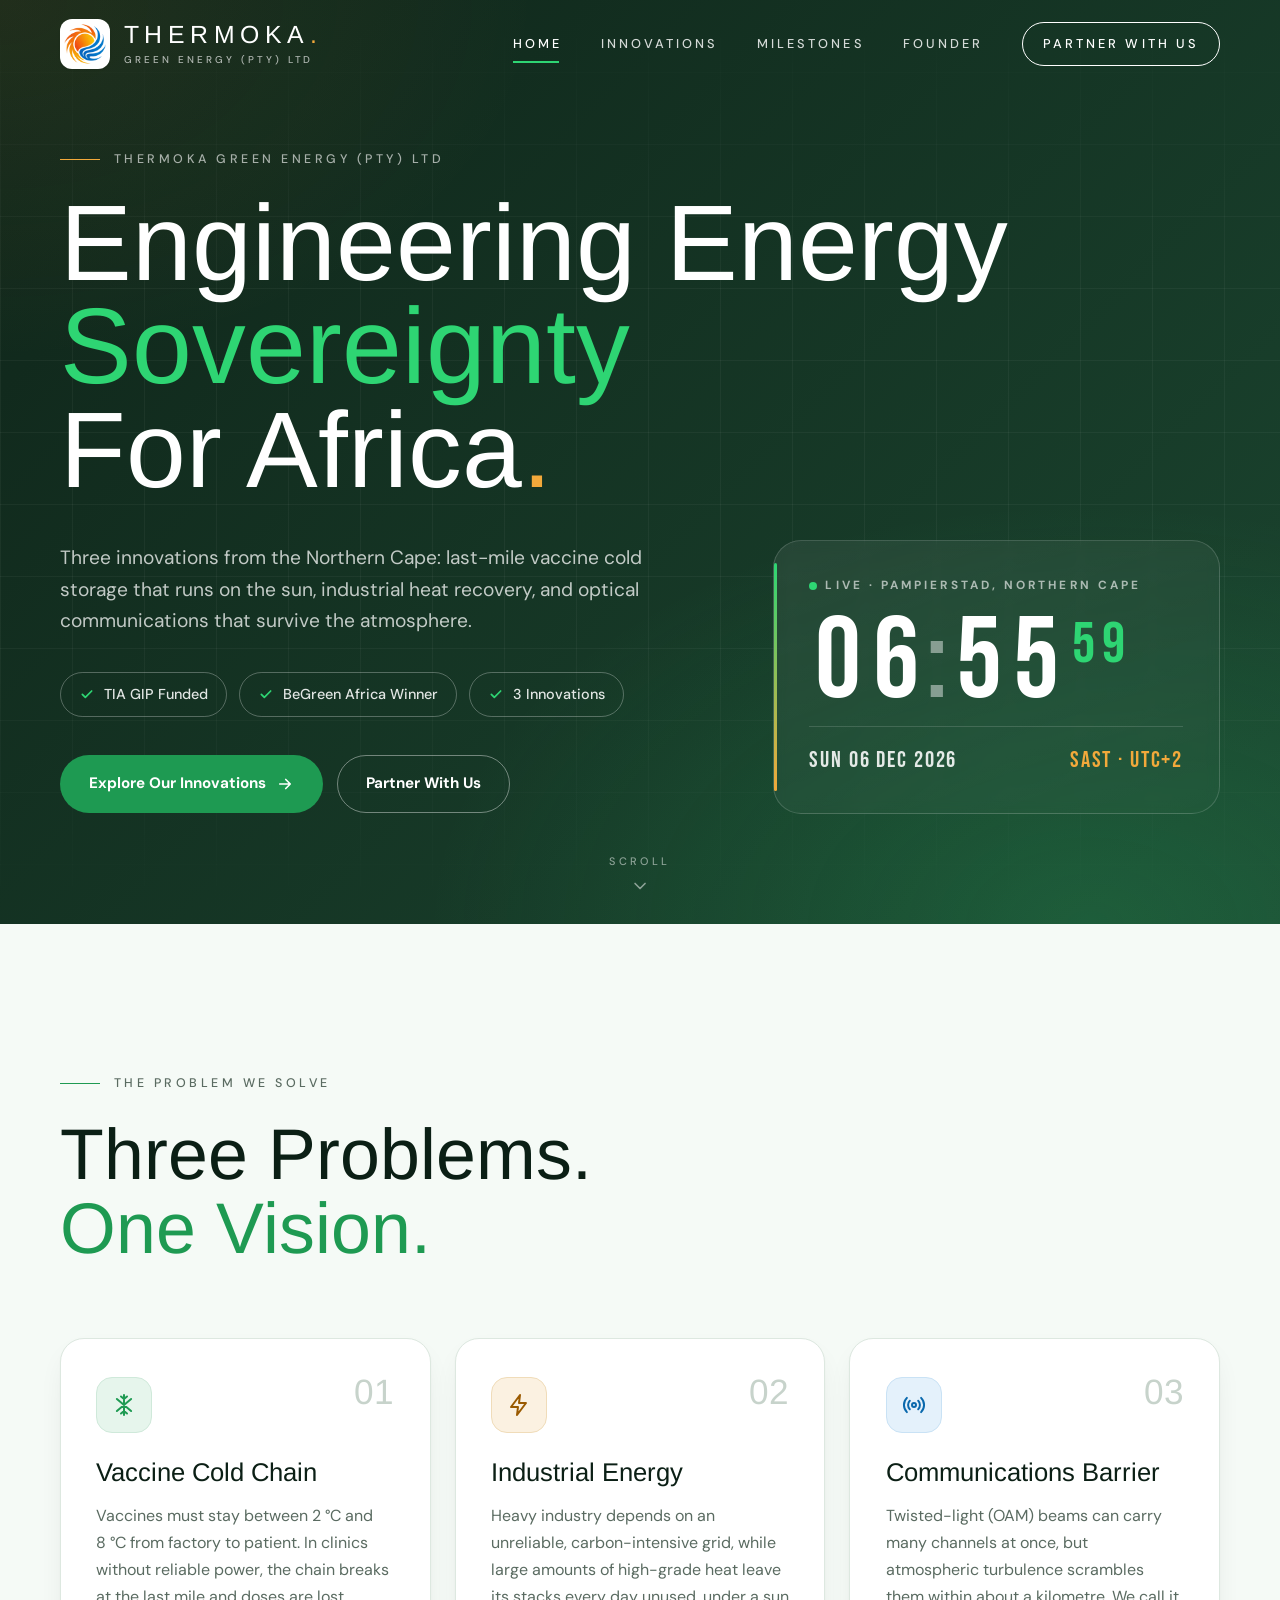
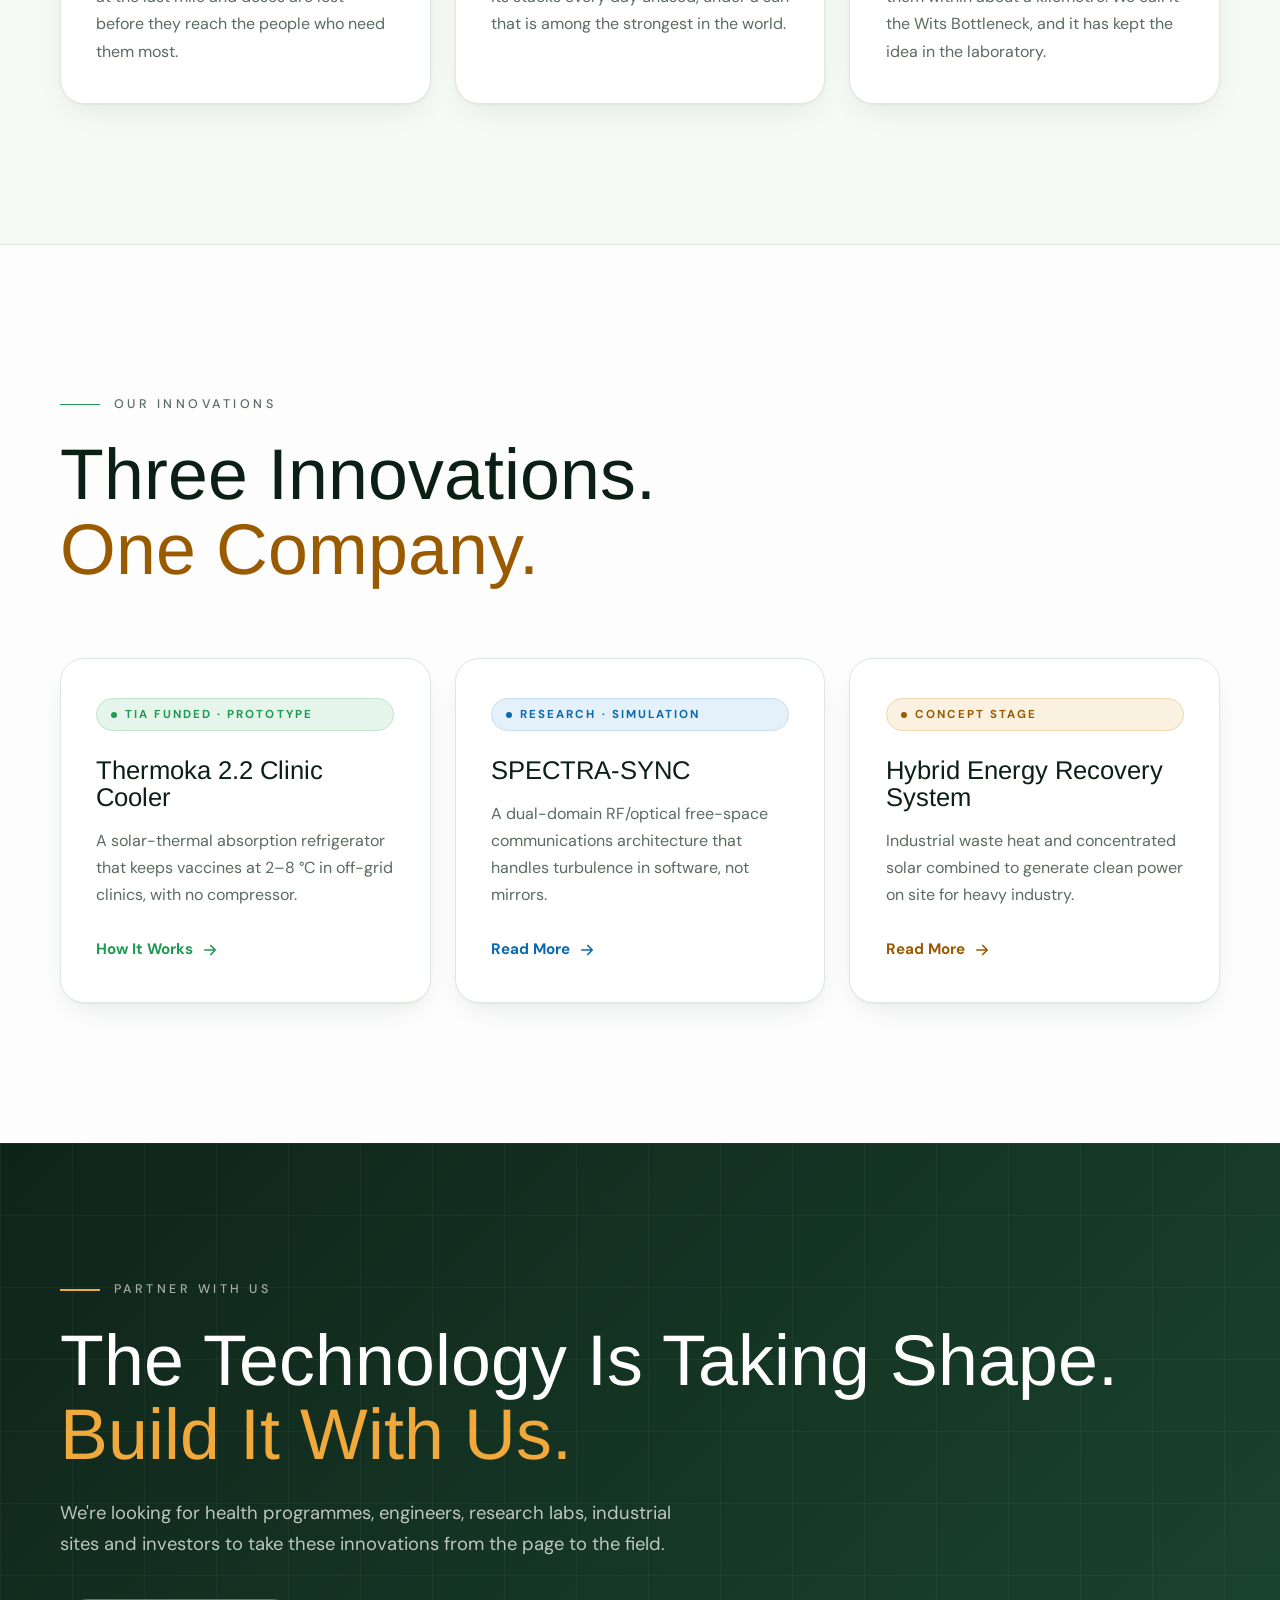
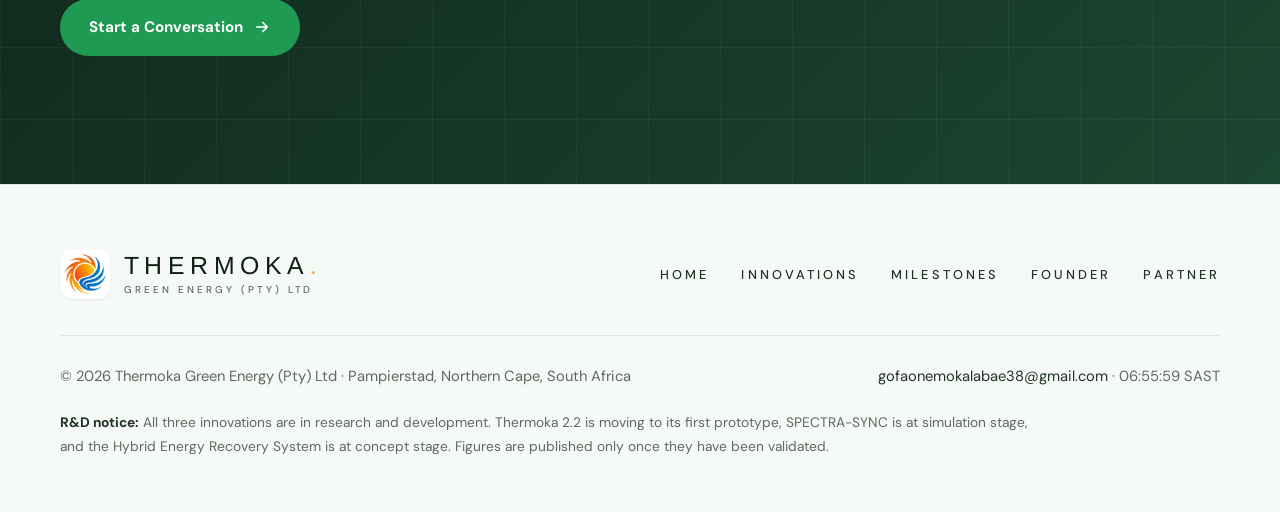
==== commit 3f46a8ef: "Back to separate pages: Home, Innovations, Milestones, Founder, Partner Keeps Title-Case Lovable-sty" ====
--- a/index.html
+++ b/index.html
@@ -20,7 +20,7 @@
 
   <header class="site-header">
     <div class="container header-inner">
-      <a class="brand" href="#top" aria-label="Thermoka Green Energy (Pty) Ltd — home">
+      <a class="brand" href="index.html" aria-label="Thermoka Green Energy (Pty) Ltd — home">
         <span class="brand-mark"><img src="assets/img/mark-128.png" alt="" width="42" height="42"></span>
         <span class="brand-text"><strong>THERMOKA<span class="dot">.</span></strong><small>GREEN ENERGY (PTY) LTD</small></span>
       </a>
@@ -31,12 +31,11 @@
         <button class="nav-toggle nav-close" type="button" aria-label="Close menu">
           <svg viewBox="0 0 24 24" fill="none" stroke="currentColor" stroke-width="2" stroke-linecap="round"><path d="M5 5l14 14M19 5L5 19"/></svg>
         </button>
-        <a href="#problem">Problem</a>
-        <a href="#innovations">Innovations</a>
-        <a href="#numbers">Numbers</a>
-        <a href="#milestones">Milestones</a>
-        <a href="#founder">Founder</a>
-        <a href="#partner" class="nav-cta">Partner with us</a>
+        <a href="index.html" aria-current="page">Home</a>
+        <a href="innovations.html">Innovations</a>
+        <a href="milestones.html">Milestones</a>
+        <a href="founder.html">Founder</a>
+        <a href="contact.html" class="nav-cta">Partner With Us</a>
       </nav>
     </div>
   </header>
@@ -55,8 +54,8 @@
               <li><svg viewBox="0 0 24 24" fill="none" stroke="currentColor" stroke-width="2.6" stroke-linecap="round" stroke-linejoin="round" aria-hidden="true"><path d="M5 12.5l4.5 4.5L19 7.5"/></svg>3 Innovations</li>
             </ul>
             <div class="btn-row reveal d3">
-              <a class="btn btn-primary" href="#innovations">Explore Our Innovations <svg viewBox="0 0 24 24" fill="none" stroke="currentColor" stroke-width="2.2" stroke-linecap="round" stroke-linejoin="round" aria-hidden="true"><path d="M5 12h14M13 6l6 6-6 6"/></svg></a>
-              <a class="btn btn-ghost" href="#partner">Partner With Us</a>
+              <a class="btn btn-primary" href="innovations.html">Explore Our Innovations <svg viewBox="0 0 24 24" fill="none" stroke="currentColor" stroke-width="2.2" stroke-linecap="round" stroke-linejoin="round" aria-hidden="true"><path d="M5 12h14M13 6l6 6-6 6"/></svg></a>
+              <a class="btn btn-ghost" href="contact.html">Partner With Us</a>
             </div>
           </div>
         <div class="clock-panel reveal d2" aria-label="Live local time in Pampierstad, South Africa">
@@ -95,258 +94,41 @@
       </div>
     </section>
 
-    <section id="innovations" class="section section-white" aria-labelledby="innov-title">
+    <section class="section section-white" aria-labelledby="innov-title">
       <div class="container">
         <div class="section-head">
           <span class="label reveal">Our Innovations</span>
           <h2 id="innov-title" class="display reveal d1">Three Innovations.<br><span class="accent-amber">One Company.</span></h2>
         </div>
-
-        <article id="thermoka" class="innovation reveal" aria-labelledby="t-title">
-          <div>
-            <div class="innovation-top"><span class="pill">TIA GIP Funded · Prototype Phase</span><span class="n">01</span></div>
-            <h2 id="t-title">Thermoka 2.2 Solar-Thermal Absorption Clinic Cooler</h2>
-            <p>A vaccine refrigerator for off-grid and rural clinics that runs on heat from the sun. A lithium-bromide/water absorption cycle turns stored solar heat into cooling with no compressor, and two phase-change material stores, one hot and one cold, carry the clinic through the night and through cloudy days.</p>
-            <p>Control is layered. Hard-wired PLC interlocks keep the vaccines safe no matter what, while a supervisory model-predictive controller reads the weather forecast and how the fridge is used to decide when to cool and when to charge the stores.</p>
-          </div>
-          <div class="specs">
-            <h3>Specifications</h3>
-            <dl>
-              <div><dt>Cooling cycle</dt><dd>LiBr–water absorption</dd></div>
-              <div><dt>Energy storage</dt><dd>Dual PCM (hot + cold)</dd></div>
-              <div><dt>Storage volume</dt><dd>~100 L target</dd></div>
-              <div><dt>Vaccine range</dt><dd>2–8 °C</dd></div>
-              <div><dt>Target standard</dt><dd>WHO PQS E003</dd></div>
-              <div><dt>Compressor</dt><dd>None</dd></div>
-            </dl>
-          </div>
-          <ol class="flow" aria-label="How Thermoka turns sunlight into cold">
-            <li><span class="step">1</span><strong>Sun</strong><span>Free heat, every day.</span></li>
-            <li><span class="step">2</span><strong>Solar Collector</strong><span>Captures heat, not electricity.</span></li>
-            <li><span class="step">3</span><strong>Hot PCM Store</strong><span>Banks heat for later.</span></li>
-            <li><span class="step">4</span><strong>Absorption Cycle</strong><span>LiBr–water turns heat into cold.</span></li>
-            <li><span class="step">5</span><strong>Cold PCM Store</strong><span>Holds cold through the night.</span></li>
-            <li><span class="step">6</span><strong>Vaccine Chamber</strong><span>Held at 2–8&nbsp;°C.</span></li>
-          </ol>
-        </article>
-
-        <article id="spectra-sync" class="innovation blue reveal" aria-labelledby="s-title">
-          <div>
-            <div class="innovation-top"><span class="pill blue">Research · Simulation Stage</span><span class="n">02</span></div>
-            <h2 id="s-title">SPECTRA-SYNC Dual-Domain FSO Architecture</h2>
-            <p>A free-space optical communications architecture built on orbital angular momentum (OAM), or "twisted light", where each twist carries its own channel. Atmospheric turbulence normally scrambles those modes within about a kilometre, the Wits Bottleneck.</p>
-            <p>SPECTRA-SYNC handles that in software instead of with adaptive-optics mirrors: mode unmixing, radial mode detection and a learning link controller recover the signal, while a robust RF channel runs alongside the beam as a timing reference and a lifeline when the optics struggle.</p>
-          </div>
-          <div class="specs">
-            <h3>Architecture</h3>
-            <dl>
-              <div><dt>Optical payload</dt><dd>OAM mode multiplexing</dd></div>
-              <div><dt>Turbulence</dt><dd>Software unmixing</dd></div>
-              <div><dt>Adaptive optics</dt><dd>Not required</dd></div>
-              <div><dt>Detection</dt><dd>Radial mode detection</dd></div>
-              <div><dt>RF channel</dt><dd>Timing + fallback</dd></div>
-              <div><dt>Status</dt><dd>Papers under review</dd></div>
-            </dl>
-          </div>
-        </article>
-
-        <article id="hybrid" class="innovation amber reveal" aria-labelledby="h-title">
-          <div>
-            <div class="innovation-top"><span class="pill amber">Concept Stage</span><span class="n">03</span></div>
-            <h2 id="h-title">Thermoka Hybrid Energy Recovery System</h2>
-            <p>An industrial energy concept for heavy industry: capture the high-grade waste heat leaving a plant, add concentrated solar thermal, and turn both into electricity on site with an Organic Rankine Cycle, using thermal storage to deliver power when it is needed most.</p>
-            <p>It extends the thinking behind the Thermoka cooler, heat as the energy carrier, to industrial scale.</p>
-            <p class="note">This system is at concept stage. Performance figures will be published once the design has been de-risked with an industrial partner.</p>
-          </div>
-          <div class="specs">
-            <h3>Concept</h3>
-            <dl>
-              <div><dt>Heat sources</dt><dd>Waste heat + solar</dd></div>
-              <div><dt>Power block</dt><dd>Organic Rankine Cycle</dd></div>
-              <div><dt>Storage</dt><dd>Thermal energy storage</dd></div>
-              <div><dt>Target sectors</dt><dd>Mining, cement, smelting</dd></div>
-              <div><dt>Next step</dt><dd>Anchor industrial site</dd></div>
-            </dl>
-          </div>
-        </article>
-      </div>
-    </section>
-
-    <section id="numbers" class="section section-white" aria-labelledby="numbers-title">
-      <div class="container">
-        <div class="section-head">
-          <span class="label reveal">By the numbers</span>
-          <h2 id="numbers-title" class="display reveal d1">Small Team.<br><span class="accent-green">Real Backing.</span></h2>
-        </div>
-        <div class="numbers-grid">
-          <div class="number reveal">
-            <div class="k">TIA grant</div>
-            <div class="v">R<span data-count="260000">260 000</span></div>
-            <p>Technology Innovation Agency Grassroots Innovation Programme funding for the Thermoka 2.2 prototype.</p>
-          </div>
-          <div class="number amber reveal d1">
-            <div class="k">Seed funding</div>
-            <div class="v">$<span data-count="5000">5 000</span></div>
-            <p>BeGreen Africa pan-African green-entrepreneurship programme, won with Thermoka.</p>
-          </div>
-          <div class="number blue reveal d2">
-            <div class="k">Innovations</div>
-            <div class="v"><span data-count="3">3</span></div>
-            <p>Cold chain, industrial energy and optical communications, under one company.</p>
-          </div>
-          <div class="number reveal d3">
-            <div class="k">Target volume</div>
-            <div class="v"><span data-count="100">100</span><span class="u">L</span></div>
-            <p>Vaccine storage held between 2&nbsp;°C and 8&nbsp;°C in the Thermoka 2.2 clinic cooler.</p>
-          </div>
+        <div class="grid-3">
+          <a class="card reveal" href="innovations.html#thermoka">
+            <span class="pill">TIA Funded · Prototype</span>
+            <h3>Thermoka 2.2 Clinic Cooler</h3>
+            <p>A solar-thermal absorption refrigerator that keeps vaccines at 2–8&nbsp;°C in off-grid clinics, with no compressor.</p>
+            <span class="more">How It Works <svg viewBox="0 0 24 24" fill="none" stroke="currentColor" stroke-width="2.2" stroke-linecap="round" stroke-linejoin="round" aria-hidden="true"><path d="M5 12h14M13 6l6 6-6 6"/></svg></span>
+          </a>
+          <a class="card blue reveal d1" href="innovations.html#spectra-sync">
+            <span class="pill blue">Research · Simulation</span>
+            <h3>SPECTRA-SYNC</h3>
+            <p>A dual-domain RF/optical free-space communications architecture that handles turbulence in software, not mirrors.</p>
+            <span class="more">Read More <svg viewBox="0 0 24 24" fill="none" stroke="currentColor" stroke-width="2.2" stroke-linecap="round" stroke-linejoin="round" aria-hidden="true"><path d="M5 12h14M13 6l6 6-6 6"/></svg></span>
+          </a>
+          <a class="card amber reveal d2" href="innovations.html#hybrid">
+            <span class="pill amber">Concept Stage</span>
+            <h3>Hybrid Energy Recovery System</h3>
+            <p>Industrial waste heat and concentrated solar combined to generate clean power on site for heavy industry.</p>
+            <span class="more">Read More <svg viewBox="0 0 24 24" fill="none" stroke="currentColor" stroke-width="2.2" stroke-linecap="round" stroke-linejoin="round" aria-hidden="true"><path d="M5 12h14M13 6l6 6-6 6"/></svg></span>
+          </a>
         </div>
       </div>
     </section>
 
-    <section id="milestones" class="section" aria-labelledby="ms-title">
+    <section class="cta-band" aria-labelledby="cta-title">
       <div class="container">
-        <div class="section-head">
-          <span class="label reveal">The Traction</span>
-          <h2 id="ms-title" class="display reveal d1">Where We Are.<br><span class="accent-amber">Where We're Going.</span></h2>
-        </div>
-        <ol class="timeline">
-          <li class="reveal">
-            <div class="when">Awarded</div>
-            <h3>BeGreen Africa Winner</h3>
-            <p>Won the pan-African BeGreen Africa green-entrepreneurship programme (Tony Elumelu Foundation with UNICEF's Generation Unlimited) with Thermoka, including $5&nbsp;000 in seed funding.</p>
-          </li>
-          <li class="reveal">
-            <div class="when">Secured</div>
-            <h3>TIA Funding: R260&nbsp;000</h3>
-            <p>Technology Innovation Agency Grassroots Innovation Programme funding approved to build the first working Thermoka 2.2 prototype.</p>
-          </li>
-          <li class="reveal">
-            <div class="when">Underway</div>
-            <h3>Implementing Partner Appointed</h3>
-            <p>TIA appointed Red Village Trading as implementing partner for the Thermoka prototype. Contracting and scoping are underway.</p>
-          </li>
-          <li class="reveal">
-            <div class="when">Under Review</div>
-            <h3>SPECTRA-SYNC Papers Submitted</h3>
-            <p>Papers on the revised SPECTRA-SYNC architecture submitted to international optics conferences.</p>
-          </li>
-          <li class="reveal upcoming">
-            <div class="when">Next</div>
-            <h3>First Thermoka 2.2 Prototype</h3>
-            <p>Build and test a working prototype with a team of mechanical, thermal and embedded-systems engineers.</p>
-          </li>
-          <li class="reveal upcoming">
-            <div class="when">Later</div>
-            <h3>Certification &amp; Clinic Pilots</h3>
-            <p>Work toward WHO PQS E003 and pilot deployments in off-grid clinics with health partners.</p>
-          </li>
-        </ol>
-      </div>
-    </section>
-
-    <section id="founder" class="section section-white" aria-labelledby="founder-title">
-      <div class="container">
-        <div class="section-head">
-          <span class="label reveal">The Founder</span>
-          <h2 id="founder-title" class="display reveal d1">Built in the Northern Cape.<br><span class="accent-green">For a Continent.</span></h2>
-        </div>
-        <div class="founder">
-          <div class="founder-card reveal">
-            <div class="k">Leadership</div>
-            <h3>Gofaone<br>Mokalabae</h3>
-            <div class="rule"></div>
-            <p class="role">Founder<br>Thermoka Green Energy (Pty) Ltd</p>
-            <ul class="tags">
-              <li>Thermodynamics</li><li>Photonics</li><li>Systems Design</li>
-            </ul>
-          </div>
-          <div class="founder-bio reveal d1">
-            <p class="quote">"We Design for the Places the Grid Doesn't Reach."</p>
-            <p>Gofaone Mokalabae founded Thermoka Green Energy in Pampierstad, Northern Cape, to fight cold-chain failure in off-grid and rural clinics across the Global South. The Thermoka clinic cooler is the company's flagship, and the first of several clean-energy technologies it is developing.</p>
-            <p>His work starts at the level of system architecture: defining how a solution should behave before the infrastructure to build it exists, then bringing in the engineers, researchers and partners to make it real.</p>
-          </div>
-        </div>
-        <div class="grid-3 principles">
-          <div class="principle reveal">
-            <h3>Systems Thinking</h3>
-            <p>Each design tackles several problems at once. Thermoka 2.2 tackles cold-chain failure, grid dependence and energy storage together.</p>
-          </div>
-          <div class="principle reveal d1">
-            <h3>Built for the Last Mile</h3>
-            <p>We design for the conditions rural clinics and communities actually face: unreliable power, heat, and long distances from support.</p>
-          </div>
-          <div class="principle reveal d2">
-            <h3>Honest Engineering</h3>
-            <p>We work toward recognised standards like WHO PQS, and we only publish figures once they have been validated.</p>
-          </div>
-        </div>
-      </div>
-    </section>
-
-    <section id="partner" class="section" aria-labelledby="who-title">
-      <div class="container">
-        <div class="section-head">
-          <span class="label reveal">Partner With Us</span>
-          <h2 id="who-title" class="display reveal d1">The Technology Is Taking&nbsp;Shape.<br><span class="accent-amber">Are You In?</span></h2>
-          <p class="section-intro reveal d2">Pick the conversation that fits and your email app opens with a subject line ready. Every message reaches the founder directly.</p>
-        </div>
-        <div class="grid-3">
-          <a class="partner reveal" href="mailto:gofaonemokalabae38@gmail.com?subject=Clinic%20pilot%20enquiry%20-%20Thermoka">
-            <svg class="arrow" viewBox="0 0 24 24" fill="none" stroke="currentColor" stroke-width="2" stroke-linecap="round" stroke-linejoin="round" aria-hidden="true"><path d="M7 17L17 7M8 7h9v9"/></svg>
-            <h3>Global Health Organisations</h3>
-            <p>Thermoka 2.2 is TIA-funded and targeting WHO PQS E003. We need implementing partners for clinic pilots.</p>
-            <div class="target"><div class="k">Target</div><p class="v">Health departments, NGOs, UNICEF, Gavi, PATH</p></div>
-            <span class="cta">Discuss a pilot →</span>
-          </a>
-          <a class="partner reveal d1" href="mailto:gofaonemokalabae38@gmail.com?subject=Engineering%20enquiry%20-%20Thermoka">
-            <svg class="arrow" viewBox="0 0 24 24" fill="none" stroke="currentColor" stroke-width="2" stroke-linecap="round" stroke-linejoin="round" aria-hidden="true"><path d="M7 17L17 7M8 7h9v9"/></svg>
-            <h3>Engineers</h3>
-            <p>We're building the first Thermoka 2.2 prototype and need hands-on engineering talent.</p>
-            <div class="target"><div class="k">Target</div><p class="v">Mechanical, thermal and embedded-systems engineers</p></div>
-            <span class="cta">Join the build →</span>
-          </a>
-          <a class="partner reveal d2" href="mailto:gofaonemokalabae38@gmail.com?subject=Research%20partnership%20-%20SPECTRA-SYNC">
-            <svg class="arrow" viewBox="0 0 24 24" fill="none" stroke="currentColor" stroke-width="2" stroke-linecap="round" stroke-linejoin="round" aria-hidden="true"><path d="M7 17L17 7M8 7h9v9"/></svg>
-            <h3>Research Partners</h3>
-            <p>SPECTRA-SYNC needs optical lab infrastructure to move beyond simulation. We bring the architecture. You bring the lab.</p>
-            <div class="target"><div class="k">Target</div><p class="v">University physics and photonics groups</p></div>
-            <span class="cta">Start a research conversation →</span>
-          </a>
-          <a class="partner reveal" href="mailto:gofaonemokalabae38@gmail.com?subject=Industrial%20partnership%20-%20Hybrid%20Energy%20Recovery%20System">
-            <svg class="arrow" viewBox="0 0 24 24" fill="none" stroke="currentColor" stroke-width="2" stroke-linecap="round" stroke-linejoin="round" aria-hidden="true"><path d="M7 17L17 7M8 7h9v9"/></svg>
-            <h3>Industrial Partners</h3>
-            <p>The Hybrid Energy Recovery System needs an anchor site. We bring the concept. You bring the heat.</p>
-            <div class="target"><div class="k">Target</div><p class="v">Mining, cement and smelting companies</p></div>
-            <span class="cta">Discuss a site partnership →</span>
-          </a>
-          <a class="partner reveal d1" href="mailto:gofaonemokalabae38@gmail.com?subject=Investment%20enquiry%20-%20Thermoka%20Green%20Energy">
-            <svg class="arrow" viewBox="0 0 24 24" fill="none" stroke="currentColor" stroke-width="2" stroke-linecap="round" stroke-linejoin="round" aria-hidden="true"><path d="M7 17L17 7M8 7h9v9"/></svg>
-            <h3>Investors & Funders</h3>
-            <p>Three innovations, with funding already in motion. Early-stage support for any of them is welcome.</p>
-            <div class="target"><div class="k">Target</div><p class="v">Impact investors, development finance, grant programmes</p></div>
-            <span class="cta">Request a briefing →</span>
-          </a>
-          <a class="partner reveal d2" href="mailto:gofaonemokalabae38@gmail.com?subject=General%20enquiry%20-%20Thermoka%20Green%20Energy">
-            <svg class="arrow" viewBox="0 0 24 24" fill="none" stroke="currentColor" stroke-width="2" stroke-linecap="round" stroke-linejoin="round" aria-hidden="true"><path d="M7 17L17 7M8 7h9v9"/></svg>
-            <h3>Media & General</h3>
-            <p>Press, events, speaking and anything else about Thermoka Green Energy.</p>
-            <div class="target"><div class="k">Target</div><p class="v">Journalists, event organisers, everyone else</p></div>
-            <span class="cta">Say hello →</span>
-          </a>
-        </div>
-        <div class="contact-details reveal" aria-label="Contact details">
-          <div><div class="k">Email</div><div class="v"><a href="mailto:gofaonemokalabae38@gmail.com">gofaonemokalabae38@gmail.com</a></div></div>
-          <div><div class="k">Location</div><div class="v">Pampierstad, Northern Cape, South Africa</div></div>
-          <div><div class="k">Local time</div><div class="v"><span data-clock="time">--:--:--</span> SAST</div></div>
-          <div><div class="k">Company</div><div class="v">Thermoka Green Energy (Pty) Ltd</div></div>
-        </div>
-        <div class="facts reveal" style="margin-top:32px">
-          <div><div class="k">Organisation</div><div class="v">Thermoka Green Energy (Pty) Ltd</div></div>
-          <div><div class="k">Founder</div><div class="v">Gofaone Mokalabae</div></div>
-          <div><div class="k">Location</div><div class="v">Pampierstad, Northern Cape</div></div>
-          <div><div class="k">Grant Award</div><div class="v">Technology Innovation Agency (TIA)</div></div>
-          <div><div class="k">Recognition</div><div class="v">BeGreen Africa Winner</div></div>
-        </div>
+        <span class="label on-dark reveal">Partner With Us</span>
+        <h2 id="cta-title" class="display reveal d1">The Technology Is Taking&nbsp;Shape.<br><span class="accent">Build It With Us.</span></h2>
+        <p class="reveal d2">We're looking for health programmes, engineers, research labs, industrial sites and investors to take these innovations from the page to the field.</p>
+        <div class="btn-row reveal d3"><a class="btn btn-primary" href="contact.html">Start a Conversation <svg viewBox="0 0 24 24" fill="none" stroke="currentColor" stroke-width="2.2" stroke-linecap="round" stroke-linejoin="round" aria-hidden="true"><path d="M5 12h14M13 6l6 6-6 6"/></svg></a></div>
       </div>
     </section>
   </main>
@@ -354,12 +136,16 @@
   <footer class="site-footer">
     <div class="container">
       <div class="footer-top">
-        <a class="brand" href="#top" aria-label="Thermoka Green Energy (Pty) Ltd — home">
+        <a class="brand" href="index.html" aria-label="Thermoka Green Energy (Pty) Ltd — home">
         <span class="brand-mark"><img src="assets/img/mark-128.png" alt="" width="42" height="42"></span>
         <span class="brand-text"><strong>THERMOKA<span class="dot">.</span></strong><small>GREEN ENERGY (PTY) LTD</small></span>
       </a>
         <nav class="footer-nav" aria-label="Footer">
-          <a href="#problem">Problem</a><a href="#innovations">Innovations</a><a href="#numbers">Numbers</a><a href="#milestones">Milestones</a><a href="#founder">Founder</a><a href="#partner">Partner</a>
+          <a href="index.html">Home</a>
+          <a href="innovations.html">Innovations</a>
+          <a href="milestones.html">Milestones</a>
+          <a href="founder.html">Founder</a>
+          <a href="contact.html">Partner</a>
         </nav>
       </div>
       <div class="footer-meta">
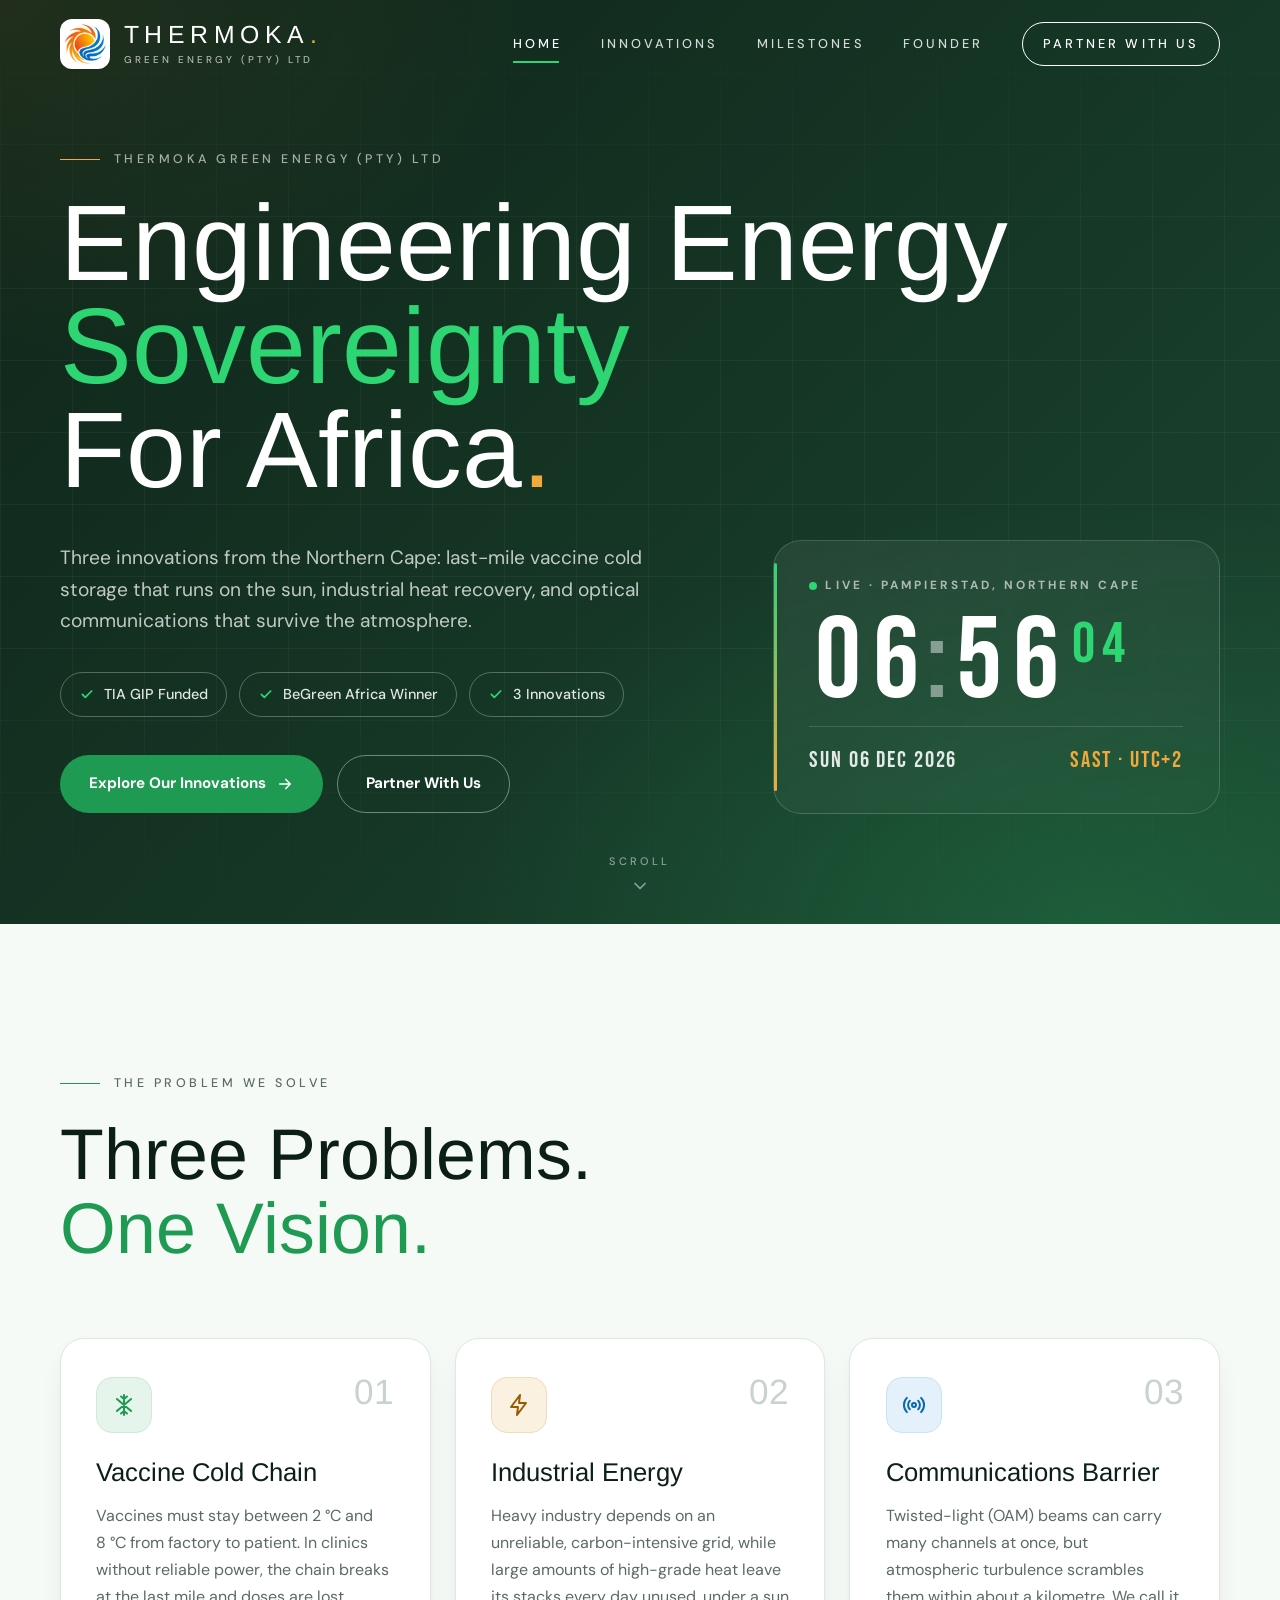
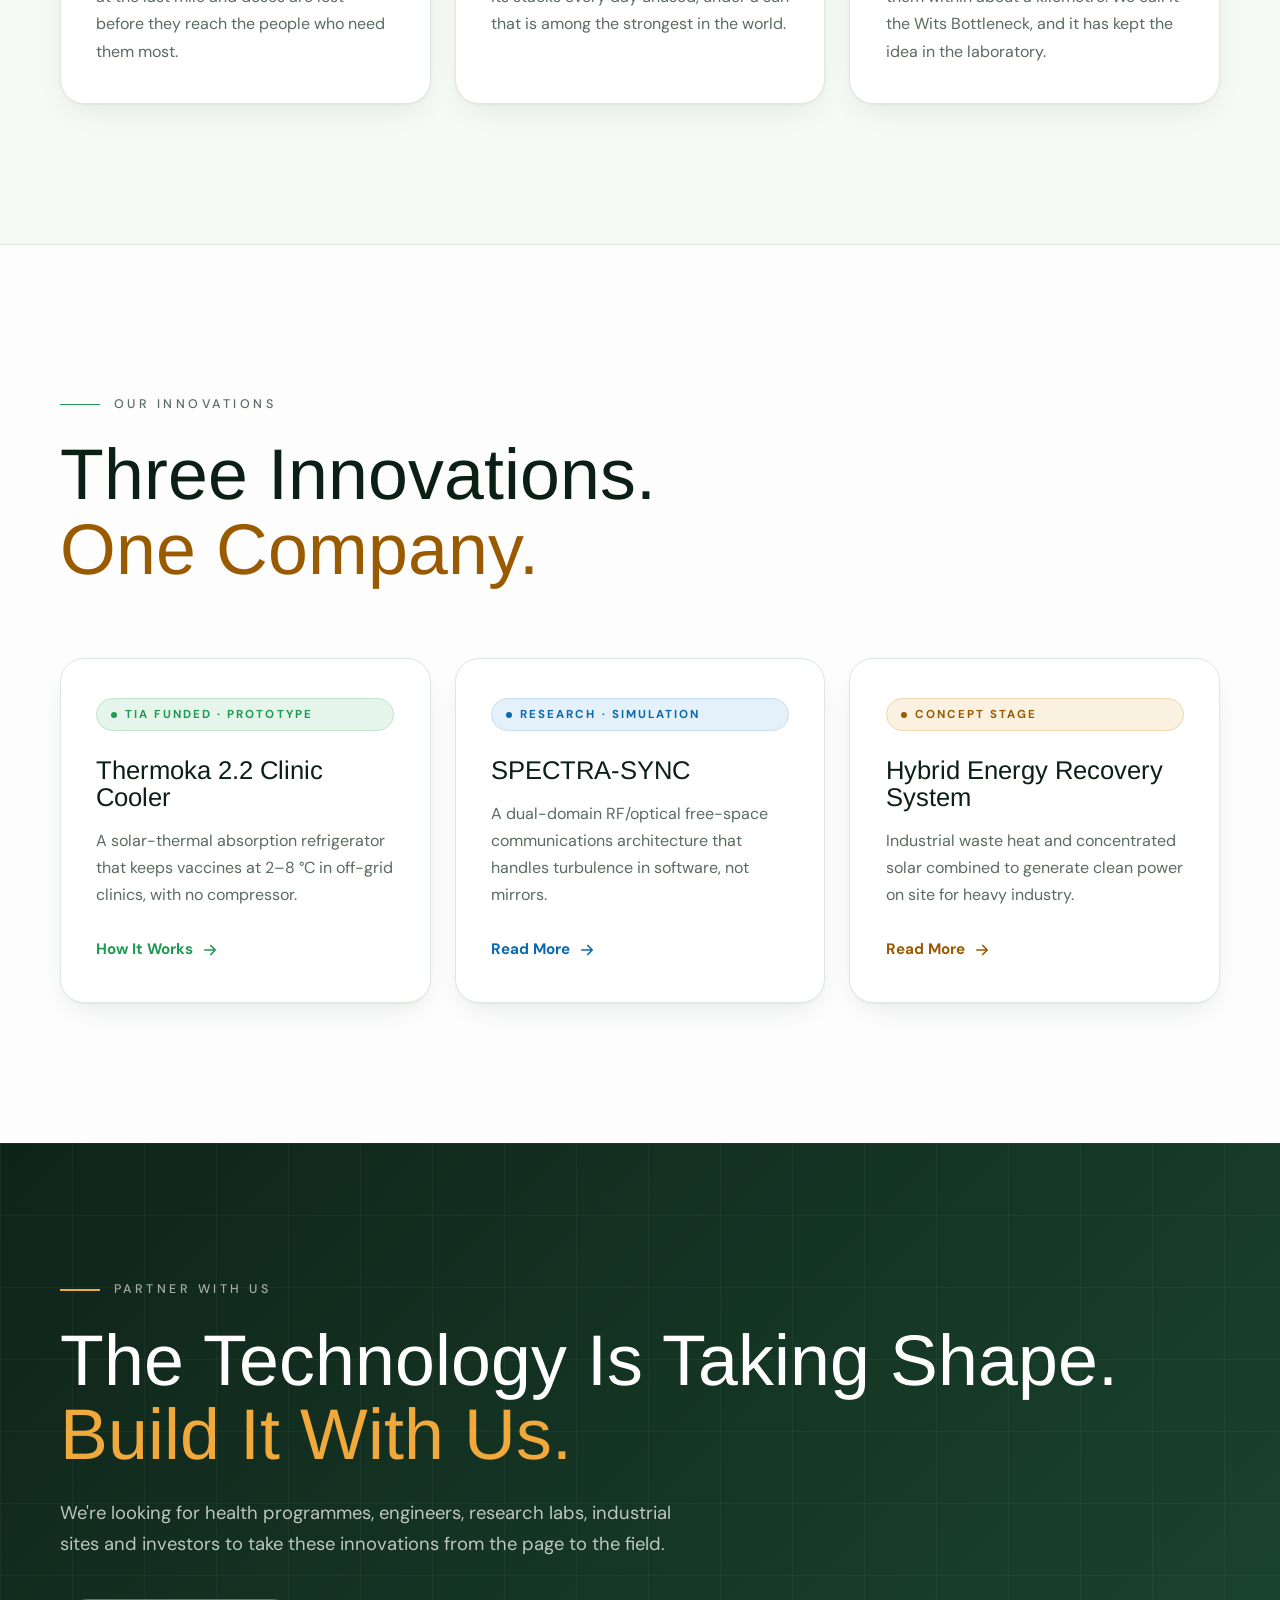
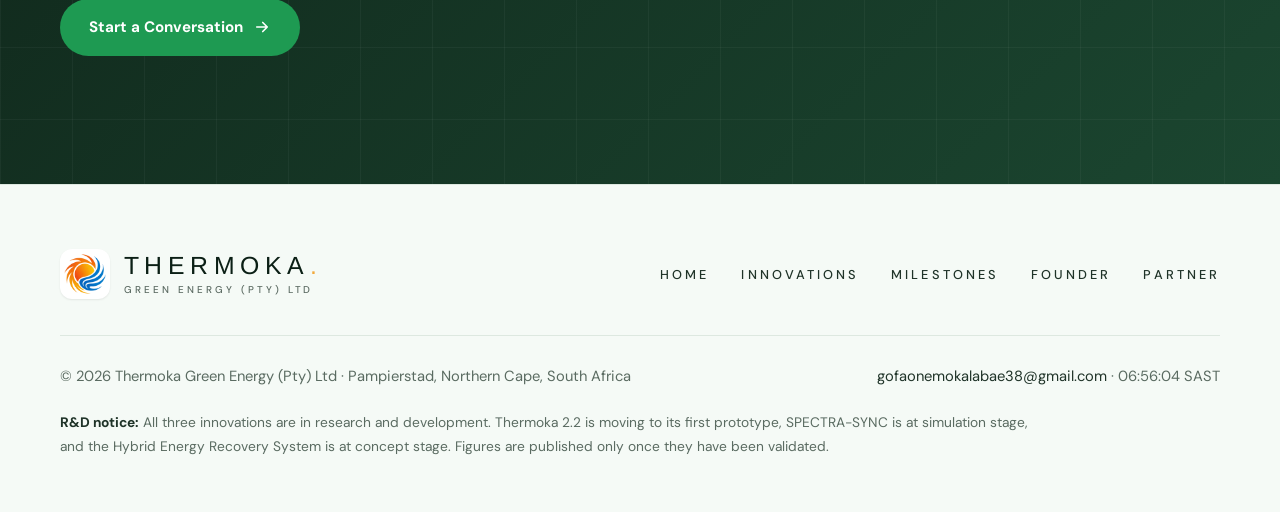
==== commit 8adc9a53: "Use clean page addresses (/founder instead of /founder.html) Co-Authored-By: Claude Opus 5.5 <norepl" ====
--- a/index.html
+++ b/index.html
@@ -20,7 +20,7 @@
 
   <header class="site-header">
     <div class="container header-inner">
-      <a class="brand" href="index.html" aria-label="Thermoka Green Energy (Pty) Ltd — home">
+      <a class="brand" href="/" aria-label="Thermoka Green Energy (Pty) Ltd — home">
         <span class="brand-mark"><img src="assets/img/mark-128.png" alt="" width="42" height="42"></span>
         <span class="brand-text"><strong>THERMOKA<span class="dot">.</span></strong><small>GREEN ENERGY (PTY) LTD</small></span>
       </a>
@@ -31,11 +31,11 @@
         <button class="nav-toggle nav-close" type="button" aria-label="Close menu">
           <svg viewBox="0 0 24 24" fill="none" stroke="currentColor" stroke-width="2" stroke-linecap="round"><path d="M5 5l14 14M19 5L5 19"/></svg>
         </button>
-        <a href="index.html" aria-current="page">Home</a>
-        <a href="innovations.html">Innovations</a>
-        <a href="milestones.html">Milestones</a>
-        <a href="founder.html">Founder</a>
-        <a href="contact.html" class="nav-cta">Partner With Us</a>
+        <a href="/" aria-current="page">Home</a>
+        <a href="/innovations">Innovations</a>
+        <a href="/milestones">Milestones</a>
+        <a href="/founder">Founder</a>
+        <a href="/contact" class="nav-cta">Partner With Us</a>
       </nav>
     </div>
   </header>
@@ -54,8 +54,8 @@
               <li><svg viewBox="0 0 24 24" fill="none" stroke="currentColor" stroke-width="2.6" stroke-linecap="round" stroke-linejoin="round" aria-hidden="true"><path d="M5 12.5l4.5 4.5L19 7.5"/></svg>3 Innovations</li>
             </ul>
             <div class="btn-row reveal d3">
-              <a class="btn btn-primary" href="innovations.html">Explore Our Innovations <svg viewBox="0 0 24 24" fill="none" stroke="currentColor" stroke-width="2.2" stroke-linecap="round" stroke-linejoin="round" aria-hidden="true"><path d="M5 12h14M13 6l6 6-6 6"/></svg></a>
-              <a class="btn btn-ghost" href="contact.html">Partner With Us</a>
+              <a class="btn btn-primary" href="/innovations">Explore Our Innovations <svg viewBox="0 0 24 24" fill="none" stroke="currentColor" stroke-width="2.2" stroke-linecap="round" stroke-linejoin="round" aria-hidden="true"><path d="M5 12h14M13 6l6 6-6 6"/></svg></a>
+              <a class="btn btn-ghost" href="/contact">Partner With Us</a>
             </div>
           </div>
         <div class="clock-panel reveal d2" aria-label="Live local time in Pampierstad, South Africa">
@@ -101,19 +101,19 @@
           <h2 id="innov-title" class="display reveal d1">Three Innovations.<br><span class="accent-amber">One Company.</span></h2>
         </div>
         <div class="grid-3">
-          <a class="card reveal" href="innovations.html#thermoka">
+          <a class="card reveal" href="/innovations#thermoka">
             <span class="pill">TIA Funded · Prototype</span>
             <h3>Thermoka 2.2 Clinic Cooler</h3>
             <p>A solar-thermal absorption refrigerator that keeps vaccines at 2–8&nbsp;°C in off-grid clinics, with no compressor.</p>
             <span class="more">How It Works <svg viewBox="0 0 24 24" fill="none" stroke="currentColor" stroke-width="2.2" stroke-linecap="round" stroke-linejoin="round" aria-hidden="true"><path d="M5 12h14M13 6l6 6-6 6"/></svg></span>
           </a>
-          <a class="card blue reveal d1" href="innovations.html#spectra-sync">
+          <a class="card blue reveal d1" href="/innovations#spectra-sync">
             <span class="pill blue">Research · Simulation</span>
             <h3>SPECTRA-SYNC</h3>
             <p>A dual-domain RF/optical free-space communications architecture that handles turbulence in software, not mirrors.</p>
             <span class="more">Read More <svg viewBox="0 0 24 24" fill="none" stroke="currentColor" stroke-width="2.2" stroke-linecap="round" stroke-linejoin="round" aria-hidden="true"><path d="M5 12h14M13 6l6 6-6 6"/></svg></span>
           </a>
-          <a class="card amber reveal d2" href="innovations.html#hybrid">
+          <a class="card amber reveal d2" href="/innovations#hybrid">
             <span class="pill amber">Concept Stage</span>
             <h3>Hybrid Energy Recovery System</h3>
             <p>Industrial waste heat and concentrated solar combined to generate clean power on site for heavy industry.</p>
@@ -128,7 +128,7 @@
         <span class="label on-dark reveal">Partner With Us</span>
         <h2 id="cta-title" class="display reveal d1">The Technology Is Taking&nbsp;Shape.<br><span class="accent">Build It With Us.</span></h2>
         <p class="reveal d2">We're looking for health programmes, engineers, research labs, industrial sites and investors to take these innovations from the page to the field.</p>
-        <div class="btn-row reveal d3"><a class="btn btn-primary" href="contact.html">Start a Conversation <svg viewBox="0 0 24 24" fill="none" stroke="currentColor" stroke-width="2.2" stroke-linecap="round" stroke-linejoin="round" aria-hidden="true"><path d="M5 12h14M13 6l6 6-6 6"/></svg></a></div>
+        <div class="btn-row reveal d3"><a class="btn btn-primary" href="/contact">Start a Conversation <svg viewBox="0 0 24 24" fill="none" stroke="currentColor" stroke-width="2.2" stroke-linecap="round" stroke-linejoin="round" aria-hidden="true"><path d="M5 12h14M13 6l6 6-6 6"/></svg></a></div>
       </div>
     </section>
   </main>
@@ -136,16 +136,16 @@
   <footer class="site-footer">
     <div class="container">
       <div class="footer-top">
-        <a class="brand" href="index.html" aria-label="Thermoka Green Energy (Pty) Ltd — home">
+        <a class="brand" href="/" aria-label="Thermoka Green Energy (Pty) Ltd — home">
         <span class="brand-mark"><img src="assets/img/mark-128.png" alt="" width="42" height="42"></span>
         <span class="brand-text"><strong>THERMOKA<span class="dot">.</span></strong><small>GREEN ENERGY (PTY) LTD</small></span>
       </a>
         <nav class="footer-nav" aria-label="Footer">
-          <a href="index.html">Home</a>
-          <a href="innovations.html">Innovations</a>
-          <a href="milestones.html">Milestones</a>
-          <a href="founder.html">Founder</a>
-          <a href="contact.html">Partner</a>
+          <a href="/">Home</a>
+          <a href="/innovations">Innovations</a>
+          <a href="/milestones">Milestones</a>
+          <a href="/founder">Founder</a>
+          <a href="/contact">Partner</a>
         </nav>
       </div>
       <div class="footer-meta">
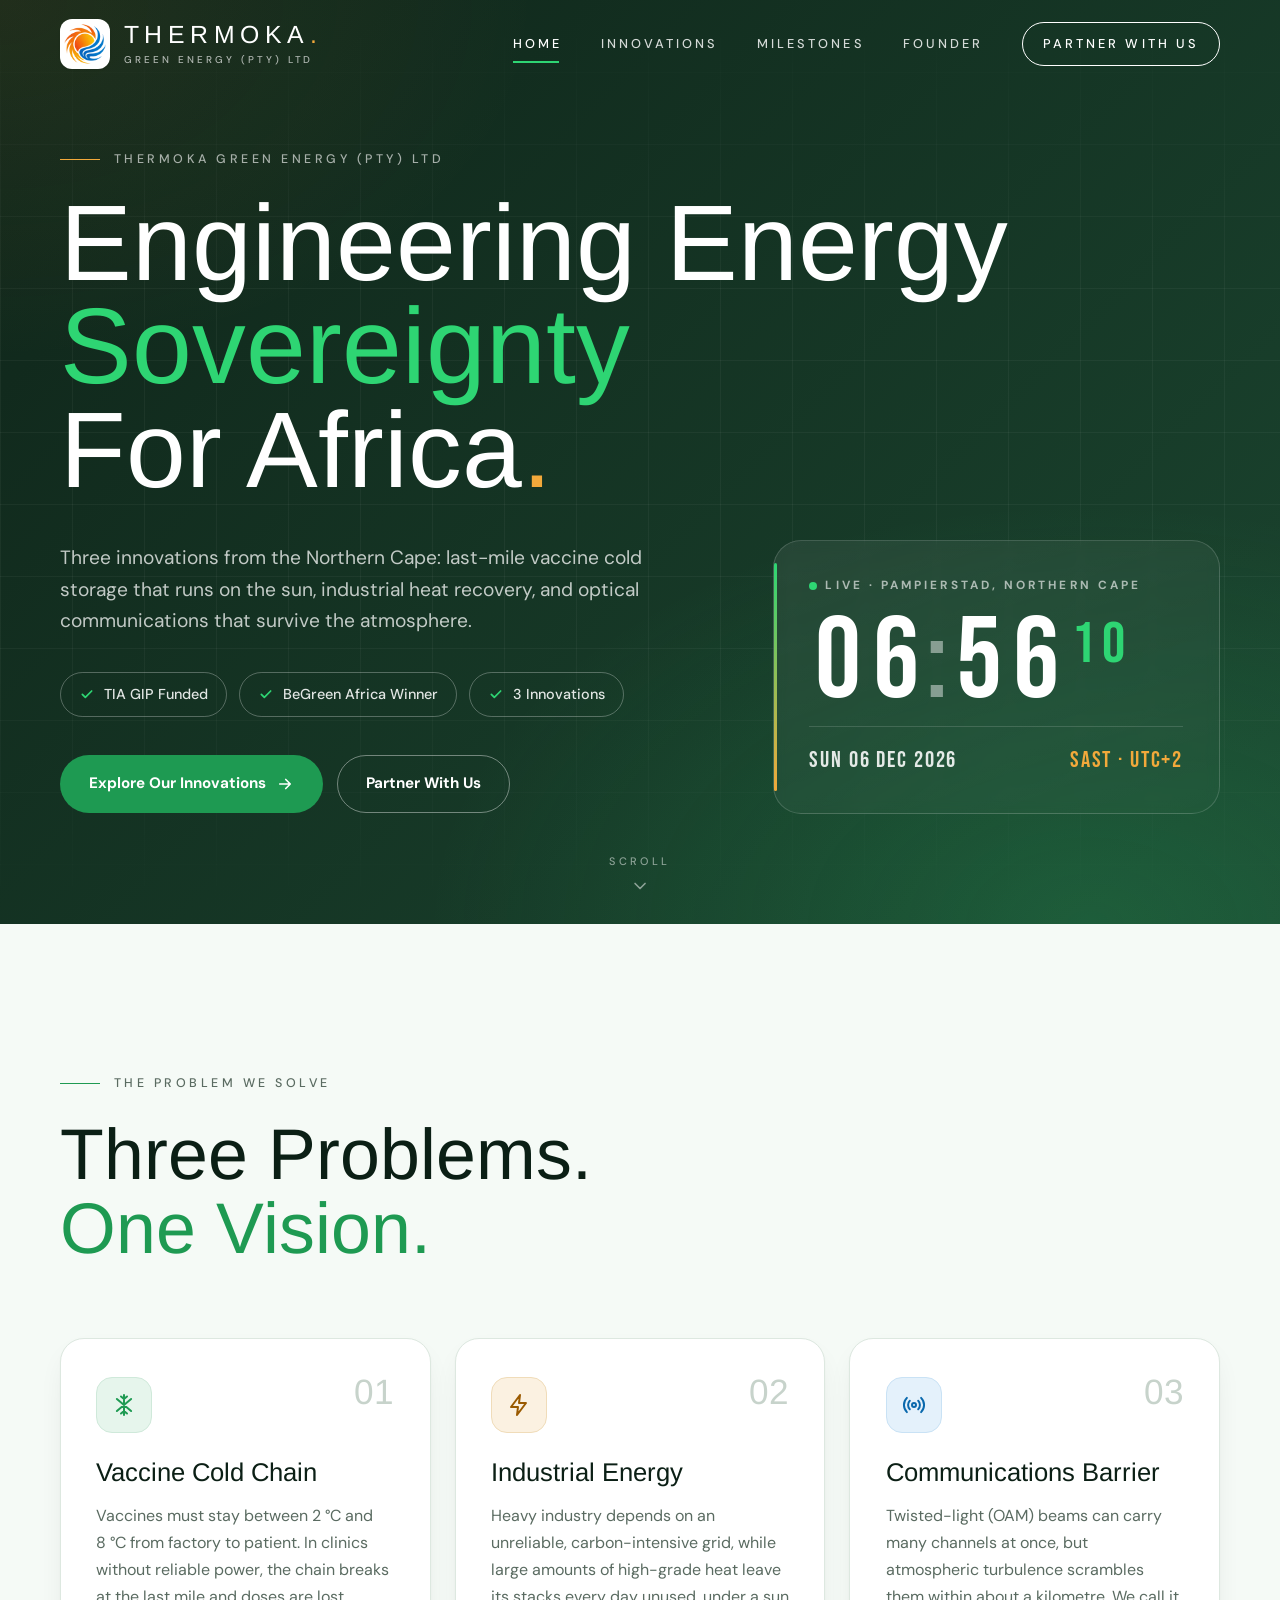
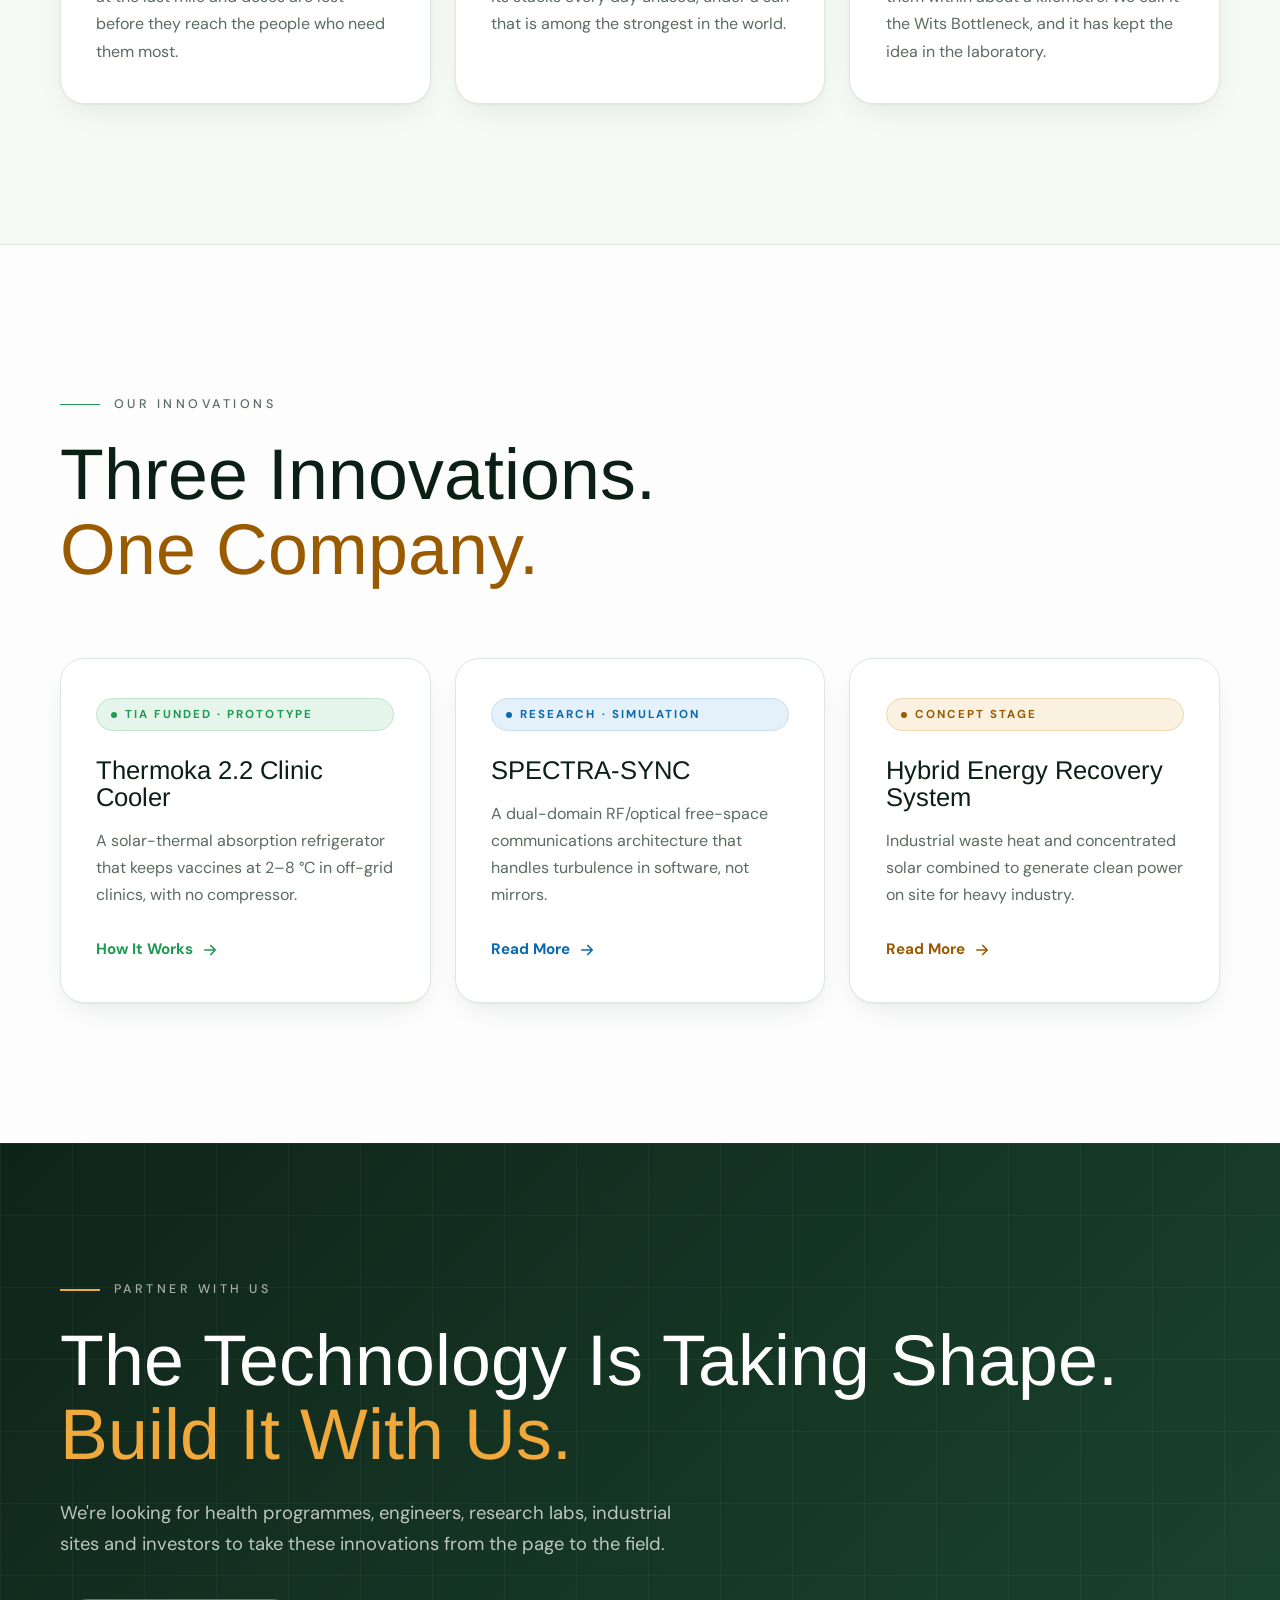
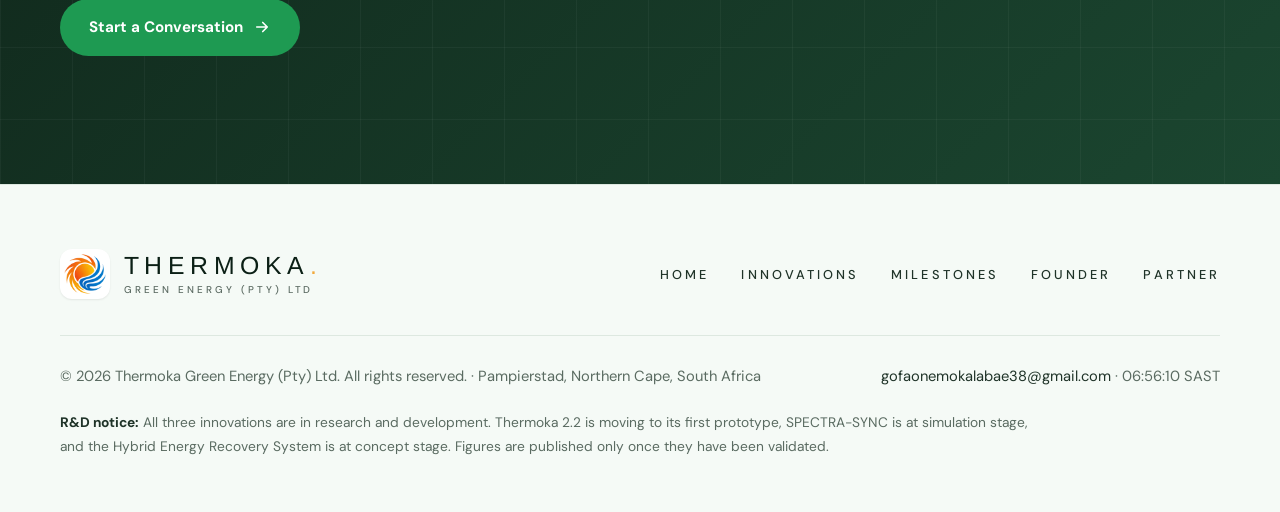
==== commit ae335e6b: "Add all-rights-reserved copyright notice Co-Authored-By: Claude Opus 5.5 <noreply@anthropic.com> Cla" ====
--- a/index.html
+++ b/index.html
@@ -149,7 +149,7 @@
         </nav>
       </div>
       <div class="footer-meta">
-        <span>© 2026 Thermoka Green Energy (Pty) Ltd · Pampierstad, Northern Cape, South Africa</span>
+        <span>© 2026 Thermoka Green Energy (Pty) Ltd. All rights reserved. · Pampierstad, Northern Cape, South Africa</span>
         <span><a href="mailto:gofaonemokalabae38@gmail.com">gofaonemokalabae38@gmail.com</a> · <span class="footer-clock" data-clock="time">--:--:--</span> SAST</span>
       </div>
       <p class="rd-notice"><strong>R&amp;D notice:</strong> All three innovations are in research and development. Thermoka 2.2 is moving to its first prototype, SPECTRA-SYNC is at simulation stage, and the Hybrid Energy Recovery System is at concept stage. Figures are published only once they have been validated.</p>
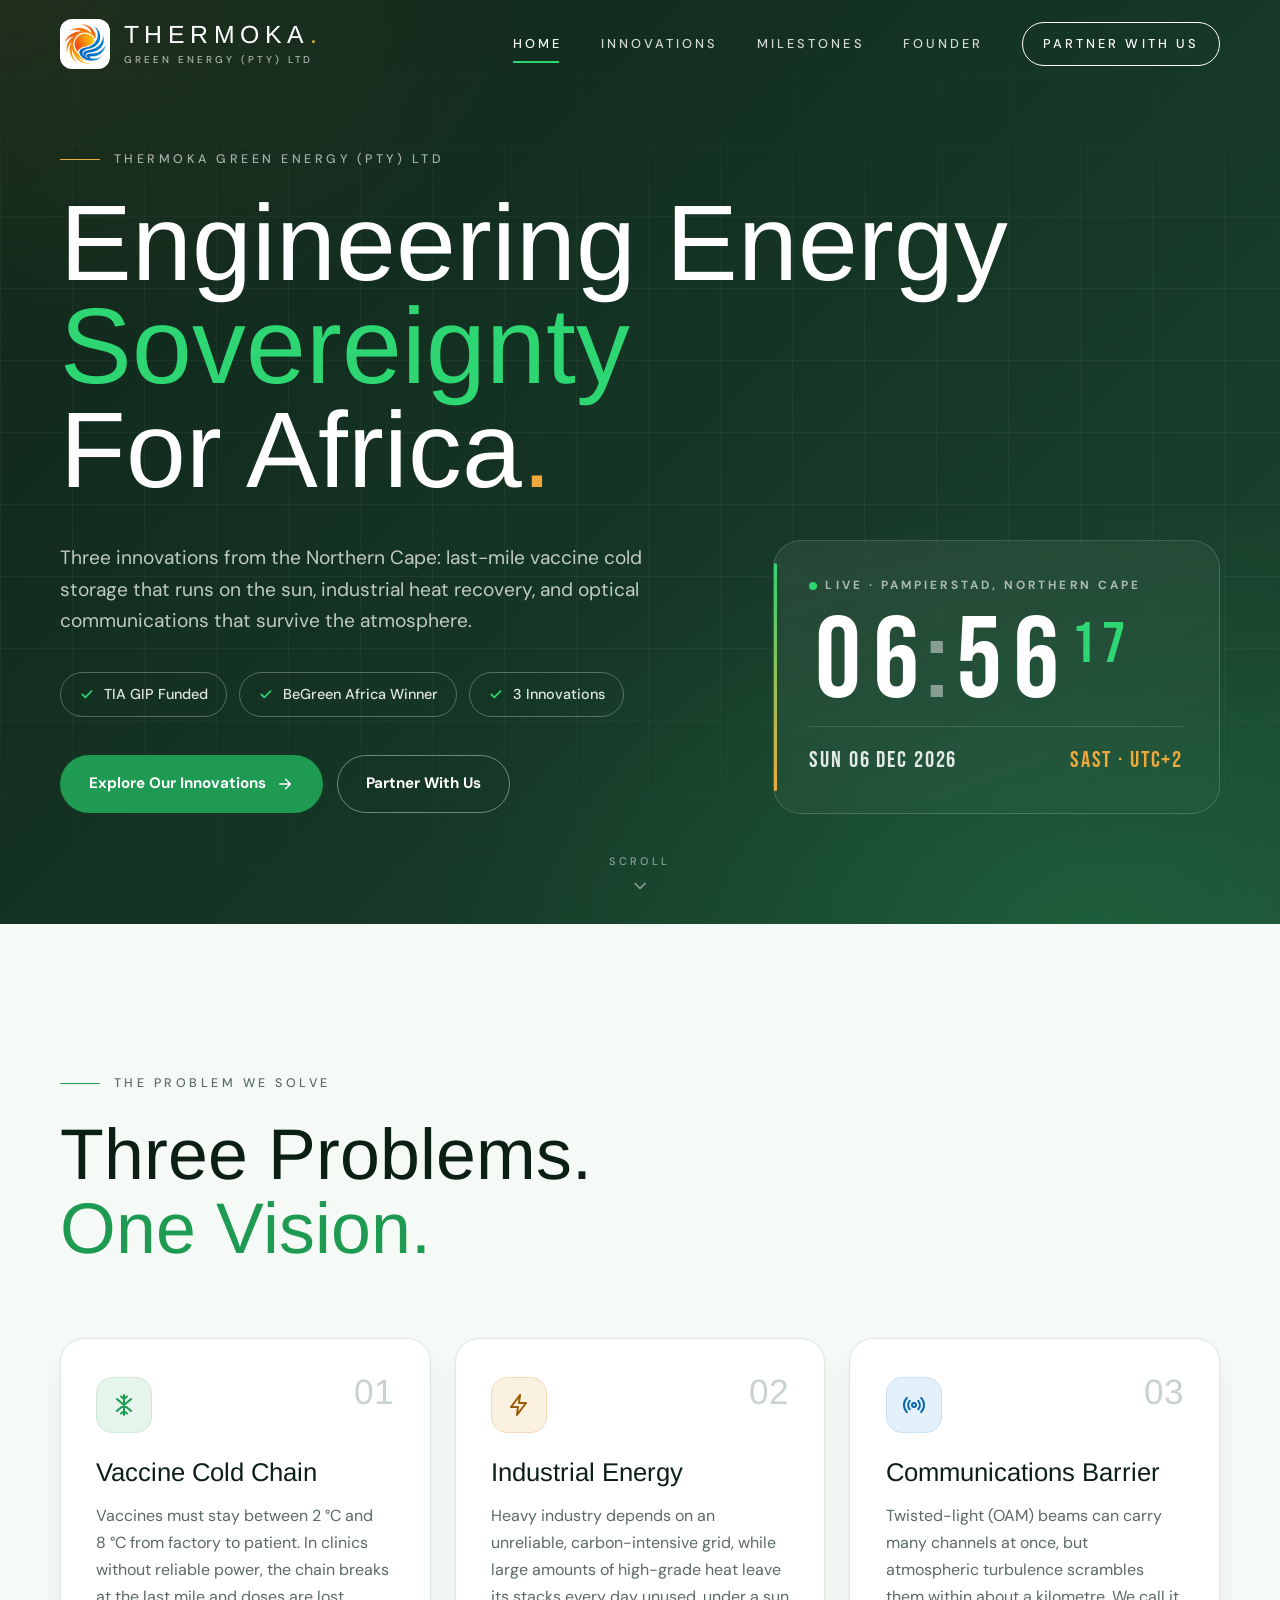
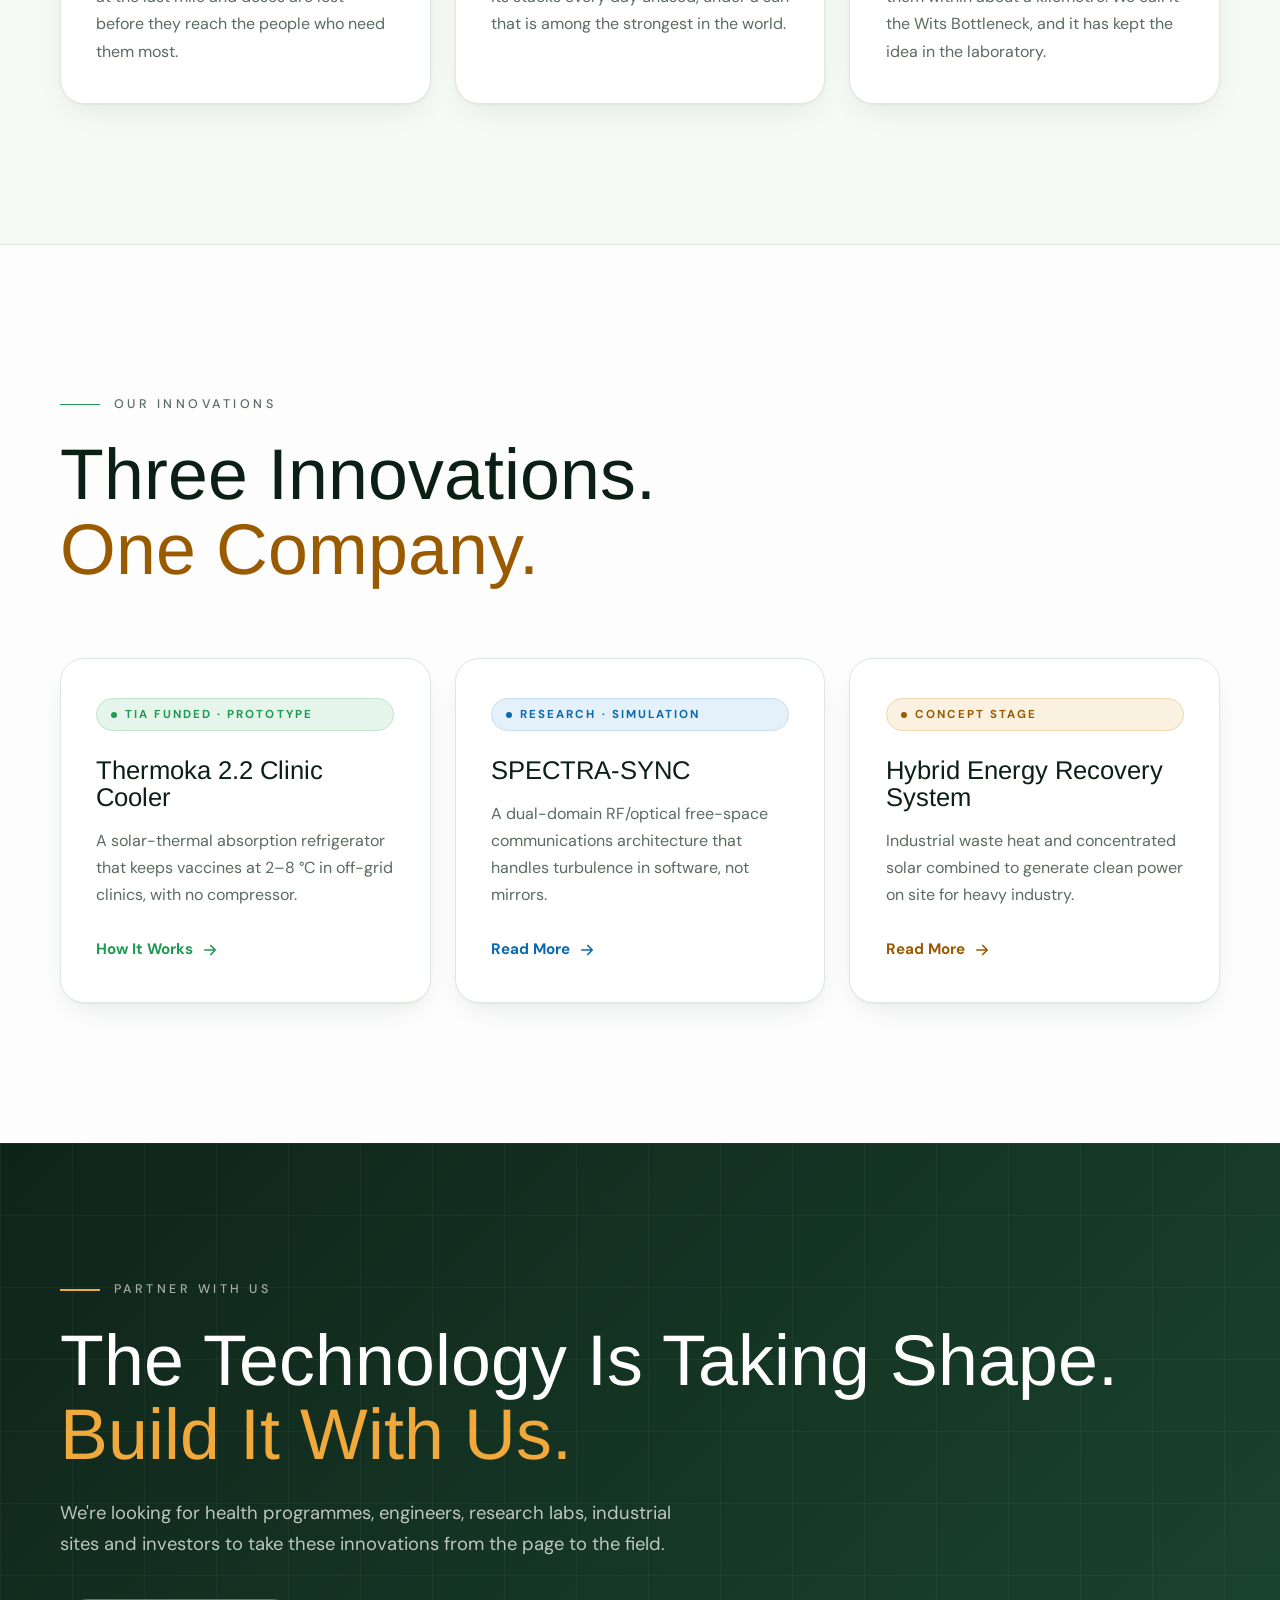
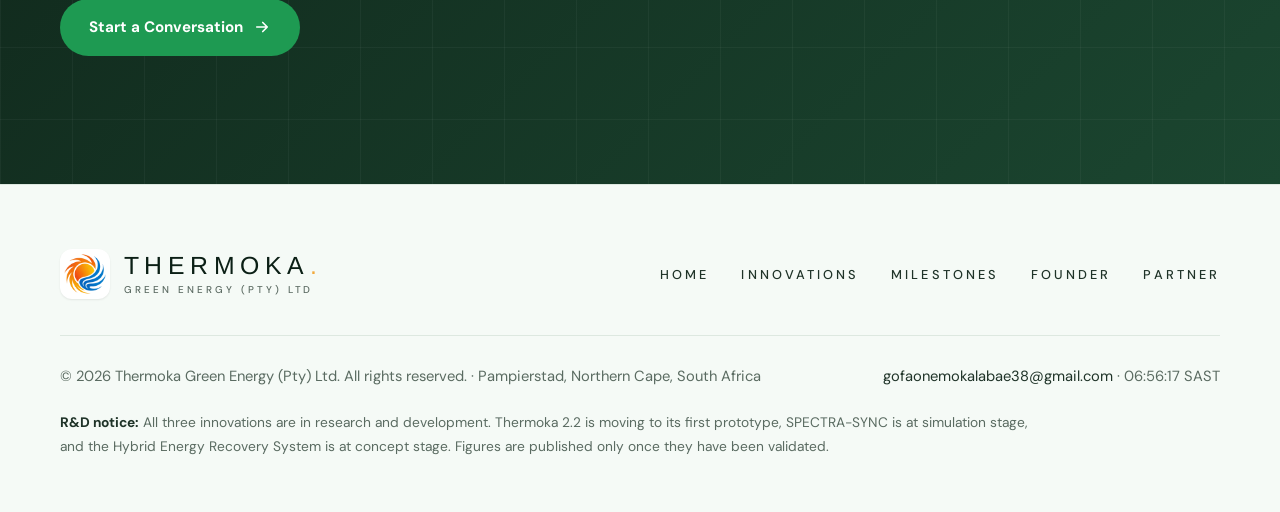
==== commit de9205af: "Remove header blur so the mobile menu always covers the full screen; cache-bust CSS/JS Co-Authored-B" ====
--- a/index.html
+++ b/index.html
@@ -13,7 +13,7 @@
   <link rel="icon" type="image/png" href="favicon.png">
   <link rel="apple-touch-icon" href="assets/img/apple-touch-icon.png">
   <link rel="preload" href="assets/fonts/arimo-latin-400-normal.woff2" as="font" type="font/woff2" crossorigin>
-  <link rel="stylesheet" href="assets/css/style.css">
+  <link rel="stylesheet" href="assets/css/style.css?v=3">
 </head>
 <body>
   <a class="skip-link" href="#main">Skip to content</a>
@@ -156,6 +156,6 @@
     </div>
   </footer>
 
-  <script src="assets/js/main.js"></script>
+  <script src="assets/js/main.js?v=3"></script>
 </body>
 </html>
--- a/assets/css/style.css
+++ b/assets/css/style.css
@@ -108,8 +108,7 @@
   color: #fff;
 }
 .site-header.scrolled {
-  background: rgba(245, 250, 246, .92);
-  -webkit-backdrop-filter: blur(14px); backdrop-filter: blur(14px);
+  background: rgba(245, 250, 246, .98);
   border-bottom-color: var(--line);
   color: var(--ink);
 }
@@ -723,3 +722,22 @@
 .hero-home .container { position: relative; }
 .hero-home .hero-grid { margin-top: 2.4rem; align-items: center; }
 .hero-home .hero-lead { margin-top: 0; }
+
+/* Mobile menu fix: the header's blur (backdrop-filter) traps the fixed
+   menu inside the header bar once the page is scrolled. Switch the blur
+   off while the menu is open so the menu covers the whole screen. */
+body.menu-open .site-header,
+body.menu-open .site-header.scrolled {
+  -webkit-backdrop-filter: none; backdrop-filter: none;
+  background: transparent; border-bottom-color: transparent;
+}
+@media (max-width: 1180px) {
+  .nav { height: 100vh; height: 100dvh; overflow-y: auto; }
+  .nav a:not(.nav-cta) {
+    width: 100%; padding: 14px 0; opacity: .9;
+    border-bottom: 1px solid rgba(255,255,255,.12);
+  }
+  .nav a[aria-current]::after { bottom: -1px; right: auto; width: 64px; }
+  .nav { gap: 0; justify-content: flex-start; padding-top: 120px; }
+  .nav .nav-cta { margin-top: 2rem; }
+}
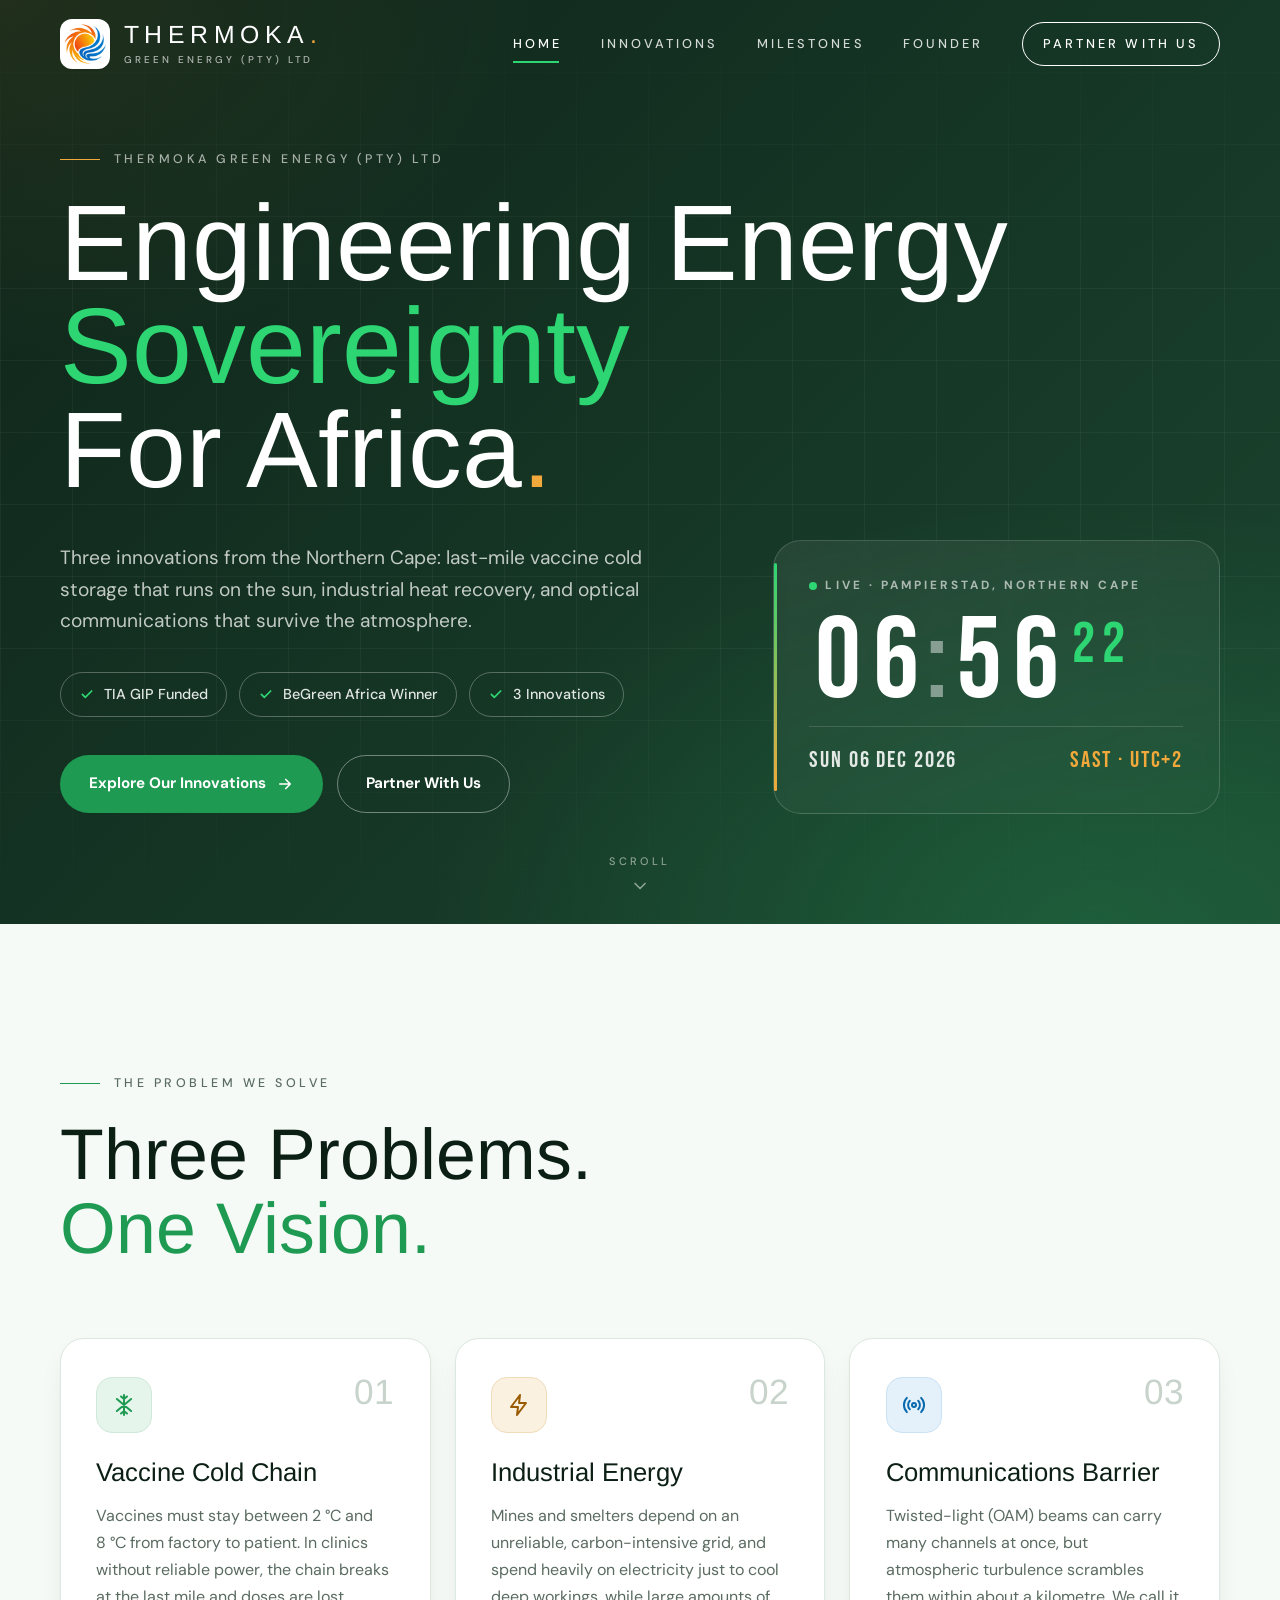
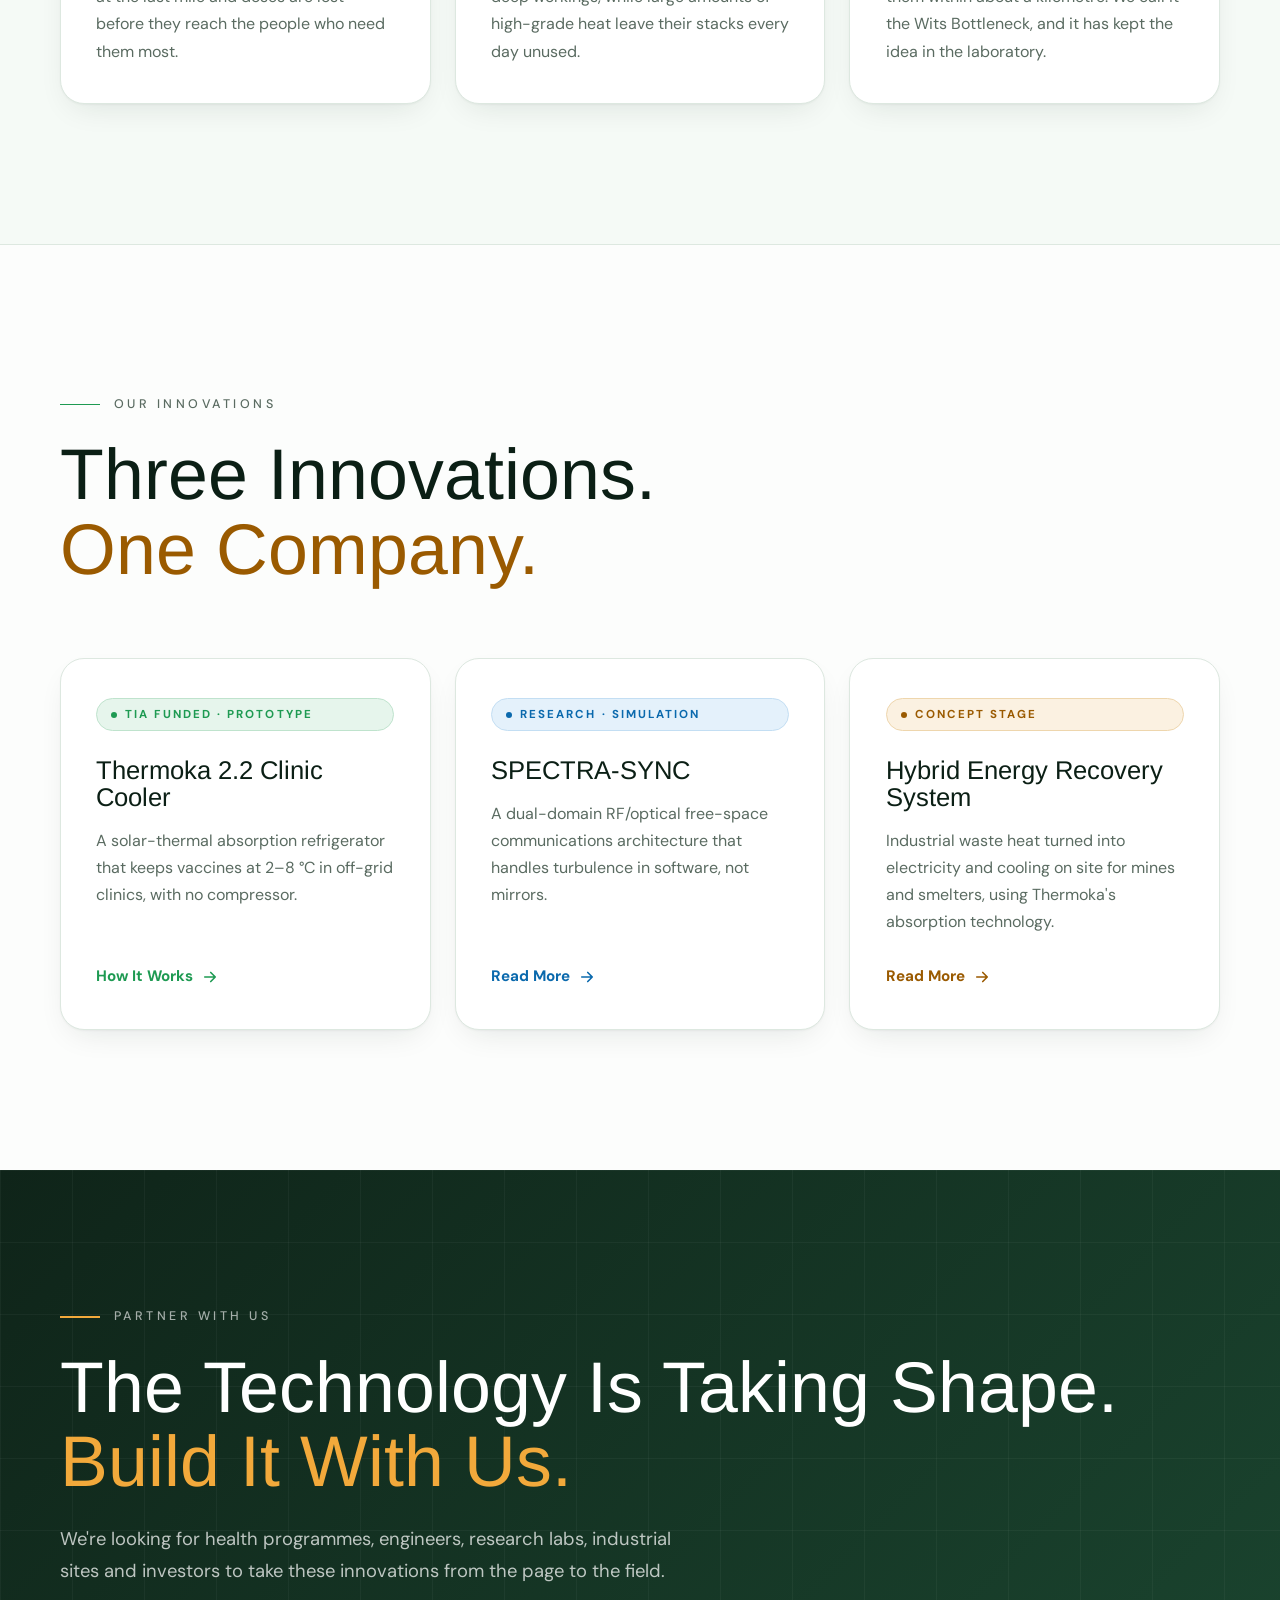
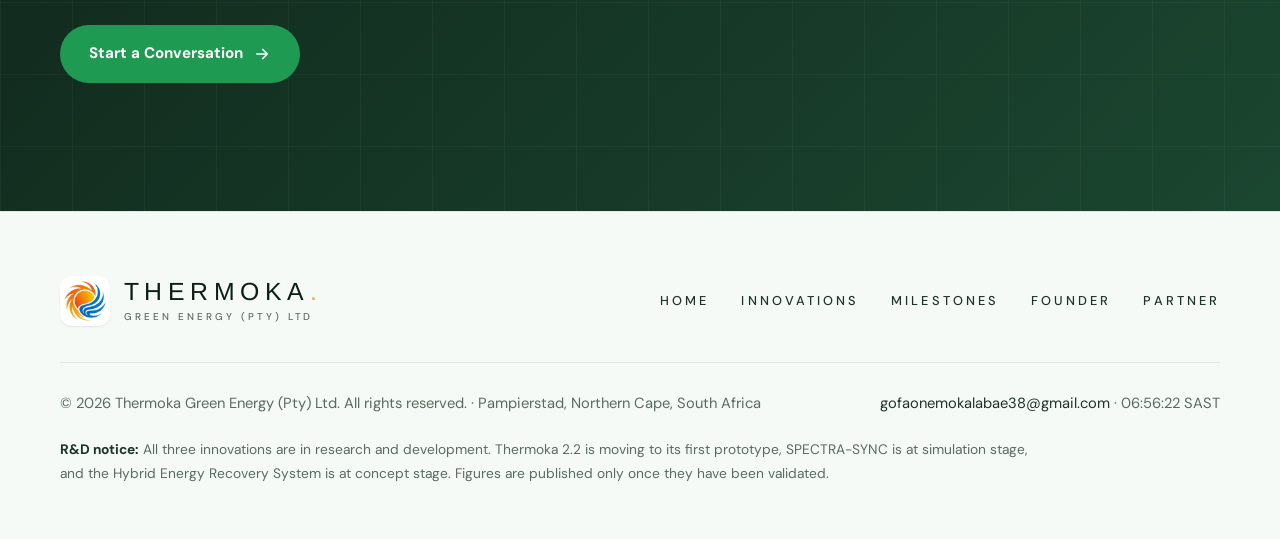
==== commit 3191a246: "Update Hybrid Energy Recovery System to the reframed waste-heat-to-cooling-and-power concept Drops s" ====
--- a/index.html
+++ b/index.html
@@ -83,7 +83,7 @@
           <div class="card reveal d1">
             <span class="icon-tile amber"><svg viewBox="0 0 24 24" fill="none" stroke="currentColor" stroke-width="2" stroke-linecap="round" stroke-linejoin="round" aria-hidden="true"><path d="M13 2L4 14h7l-1 8 9-12h-7l1-8z"/></svg></span><span class="card-num">02</span>
             <h3>Industrial Energy</h3>
-            <p>Heavy industry depends on an unreliable, carbon-intensive grid, while large amounts of high-grade heat leave its stacks every day unused, under a sun that is among the strongest in the world.</p>
+            <p>Mines and smelters depend on an unreliable, carbon-intensive grid, and spend heavily on electricity just to cool deep workings, while large amounts of high-grade heat leave their stacks every day unused.</p>
           </div>
           <div class="card reveal d2">
             <span class="icon-tile blue"><svg viewBox="0 0 24 24" fill="none" stroke="currentColor" stroke-width="2" stroke-linecap="round" stroke-linejoin="round" aria-hidden="true"><circle cx="12" cy="12" r="2"/><path d="M16.2 7.8a6 6 0 010 8.4M7.8 16.2a6 6 0 010-8.4M19.1 4.9a10 10 0 010 14.2M4.9 19.1a10 10 0 010-14.2"/></svg></span><span class="card-num">03</span>
@@ -116,7 +116,7 @@
           <a class="card amber reveal d2" href="/innovations#hybrid">
             <span class="pill amber">Concept Stage</span>
             <h3>Hybrid Energy Recovery System</h3>
-            <p>Industrial waste heat and concentrated solar combined to generate clean power on site for heavy industry.</p>
+            <p>Industrial waste heat turned into electricity and cooling on site for mines and smelters, using Thermoka's absorption technology.</p>
             <span class="more">Read More <svg viewBox="0 0 24 24" fill="none" stroke="currentColor" stroke-width="2.2" stroke-linecap="round" stroke-linejoin="round" aria-hidden="true"><path d="M5 12h14M13 6l6 6-6 6"/></svg></span>
           </a>
         </div>
